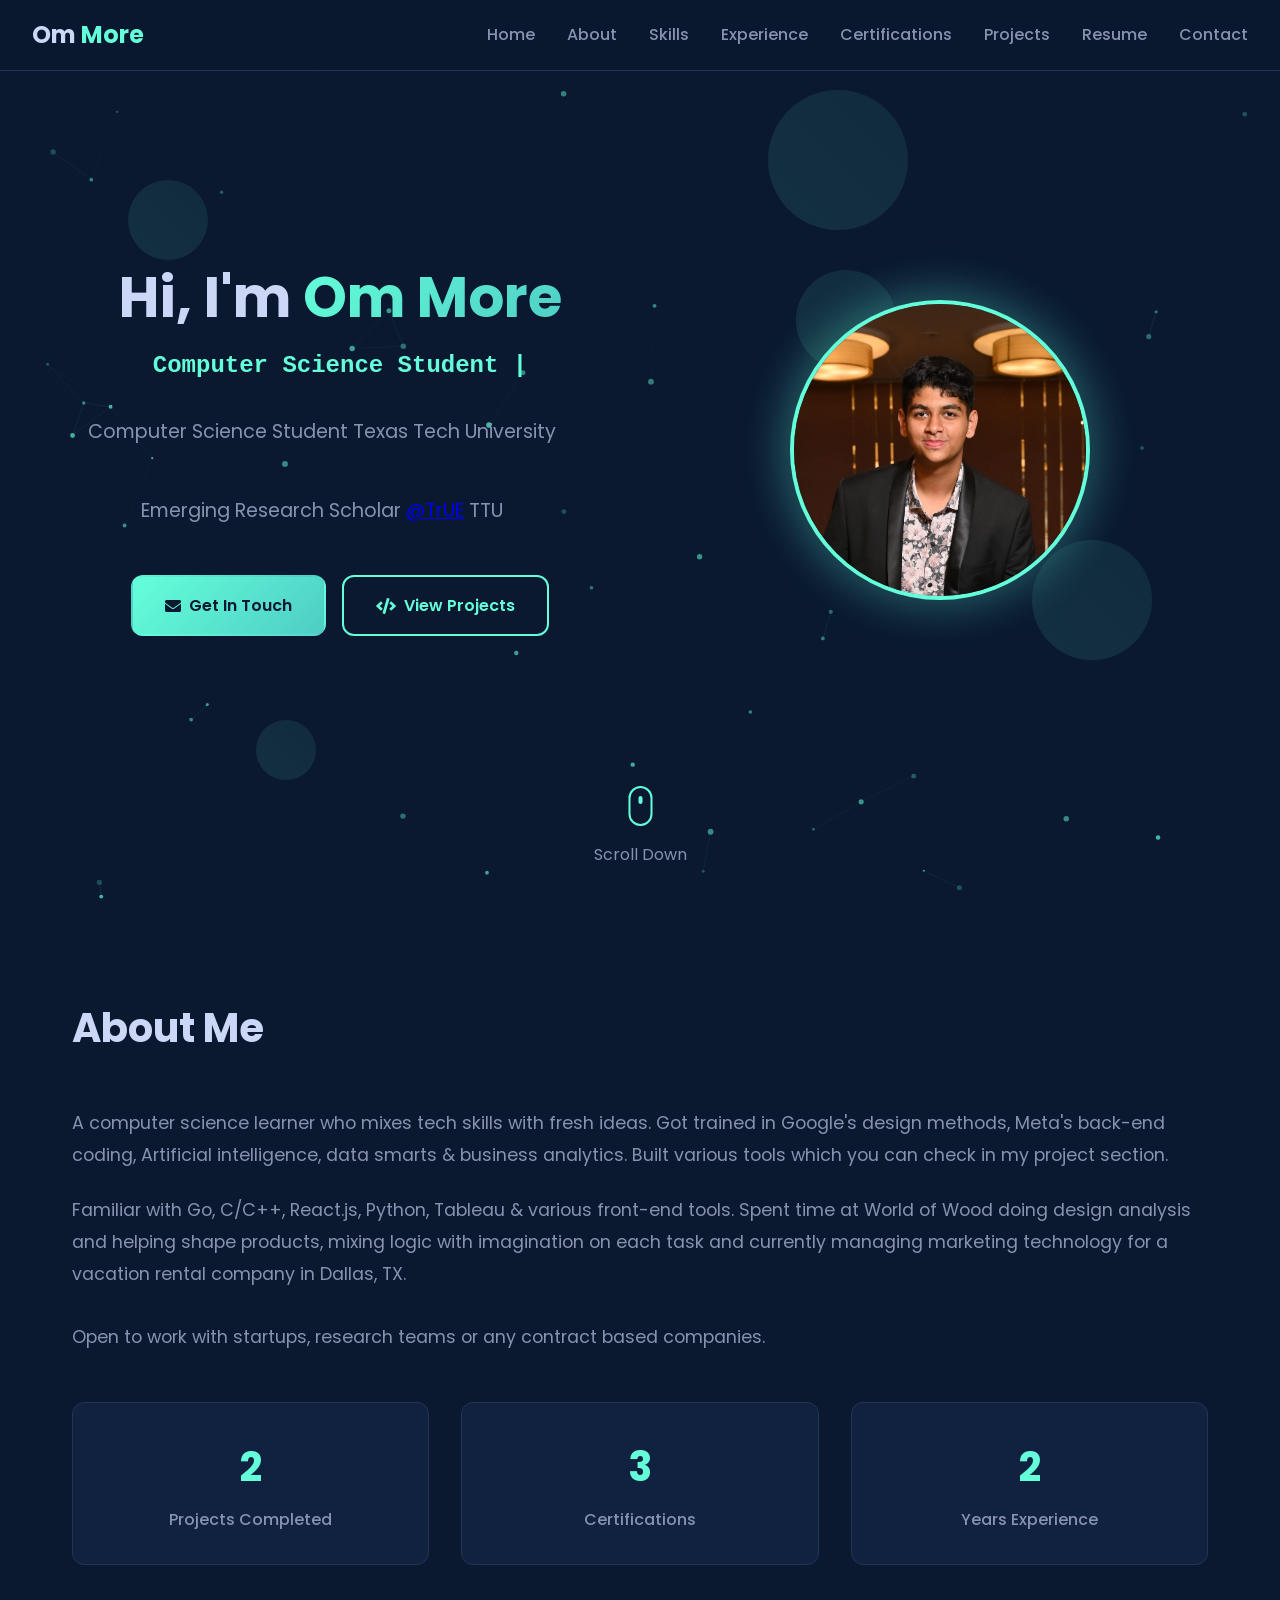
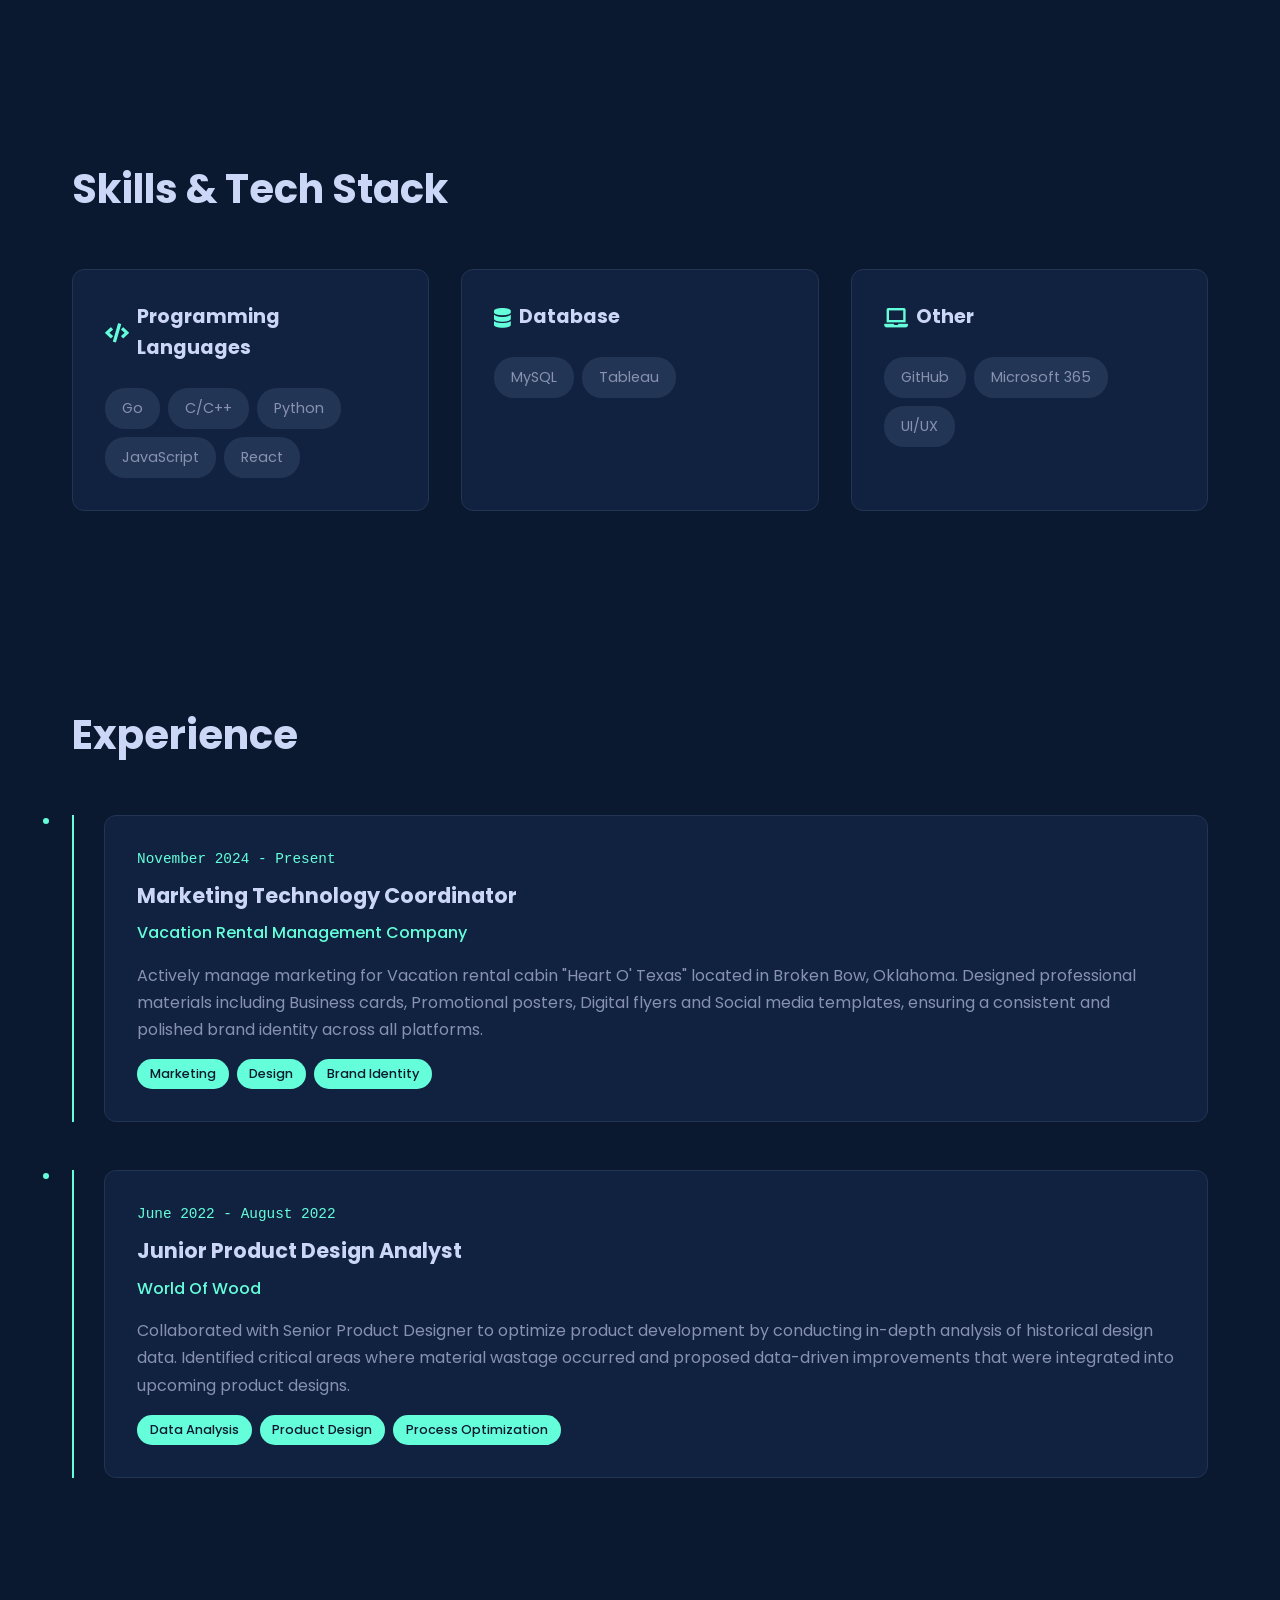
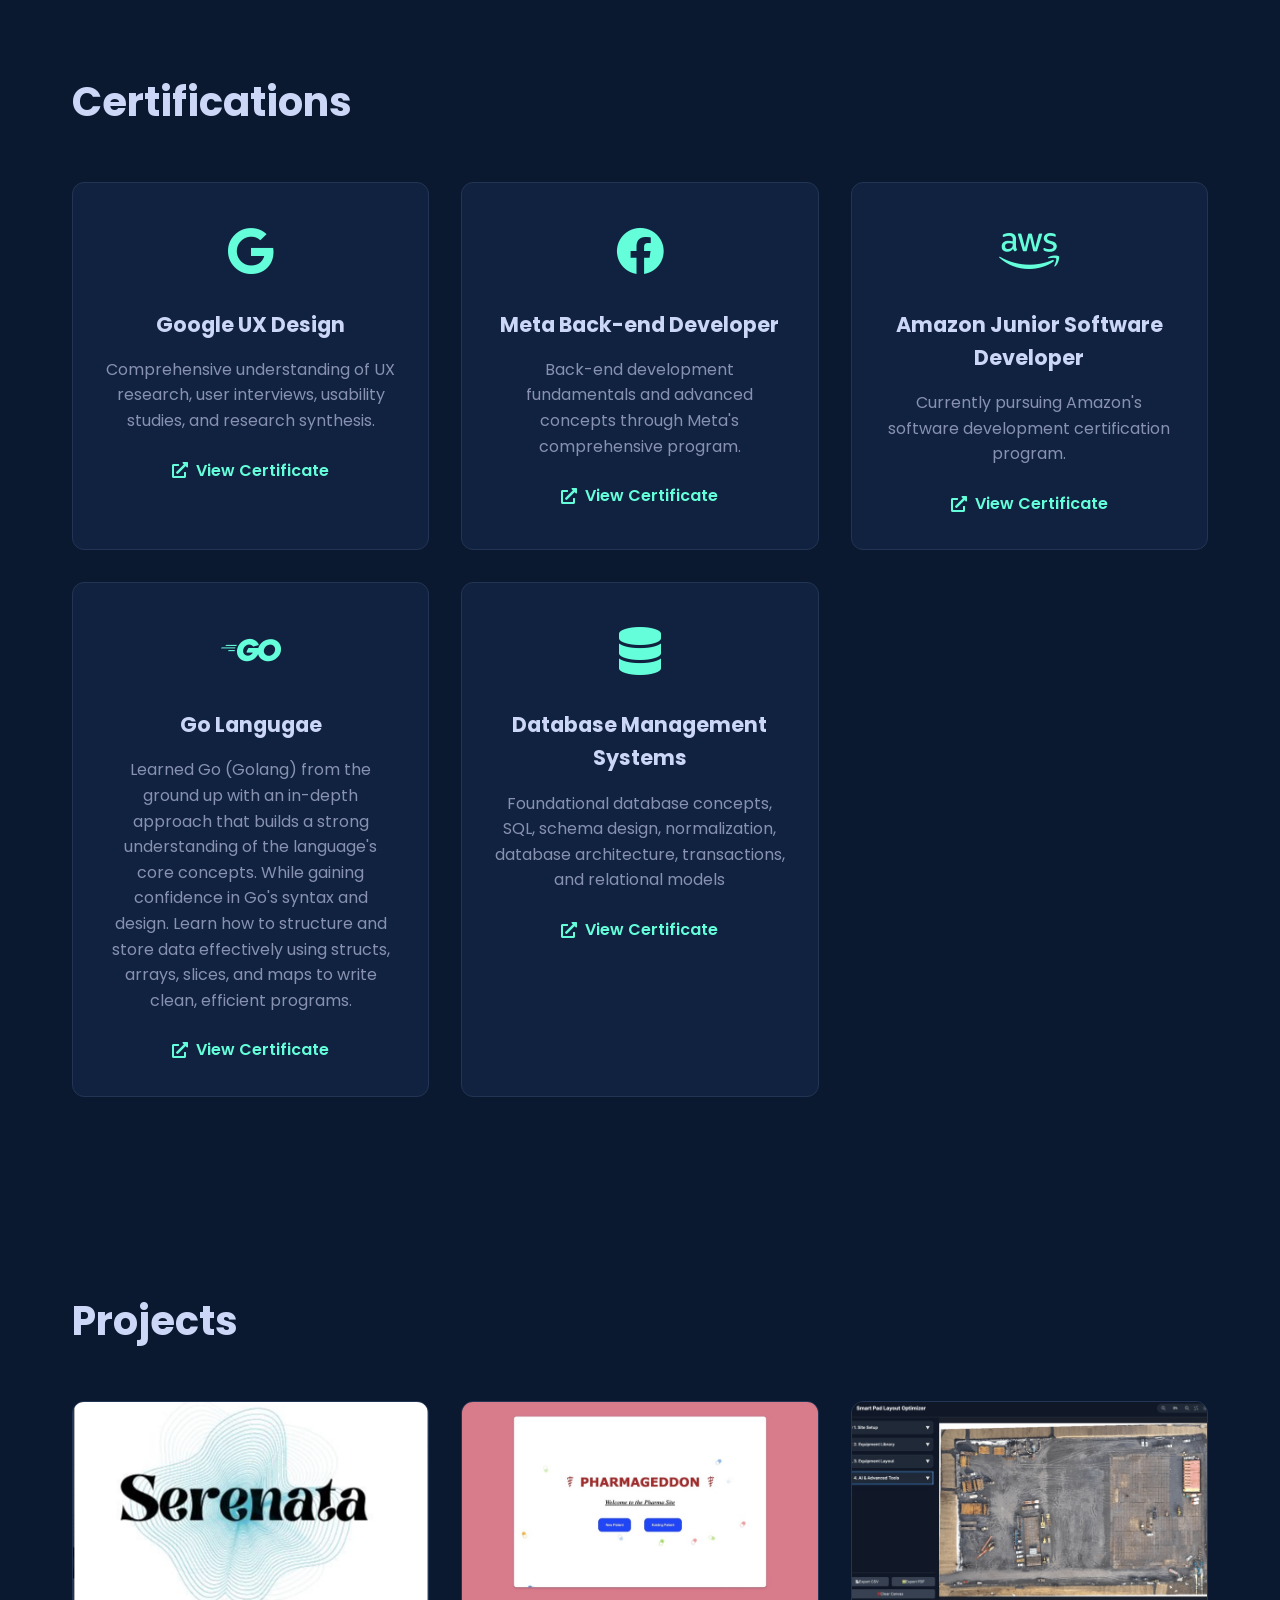
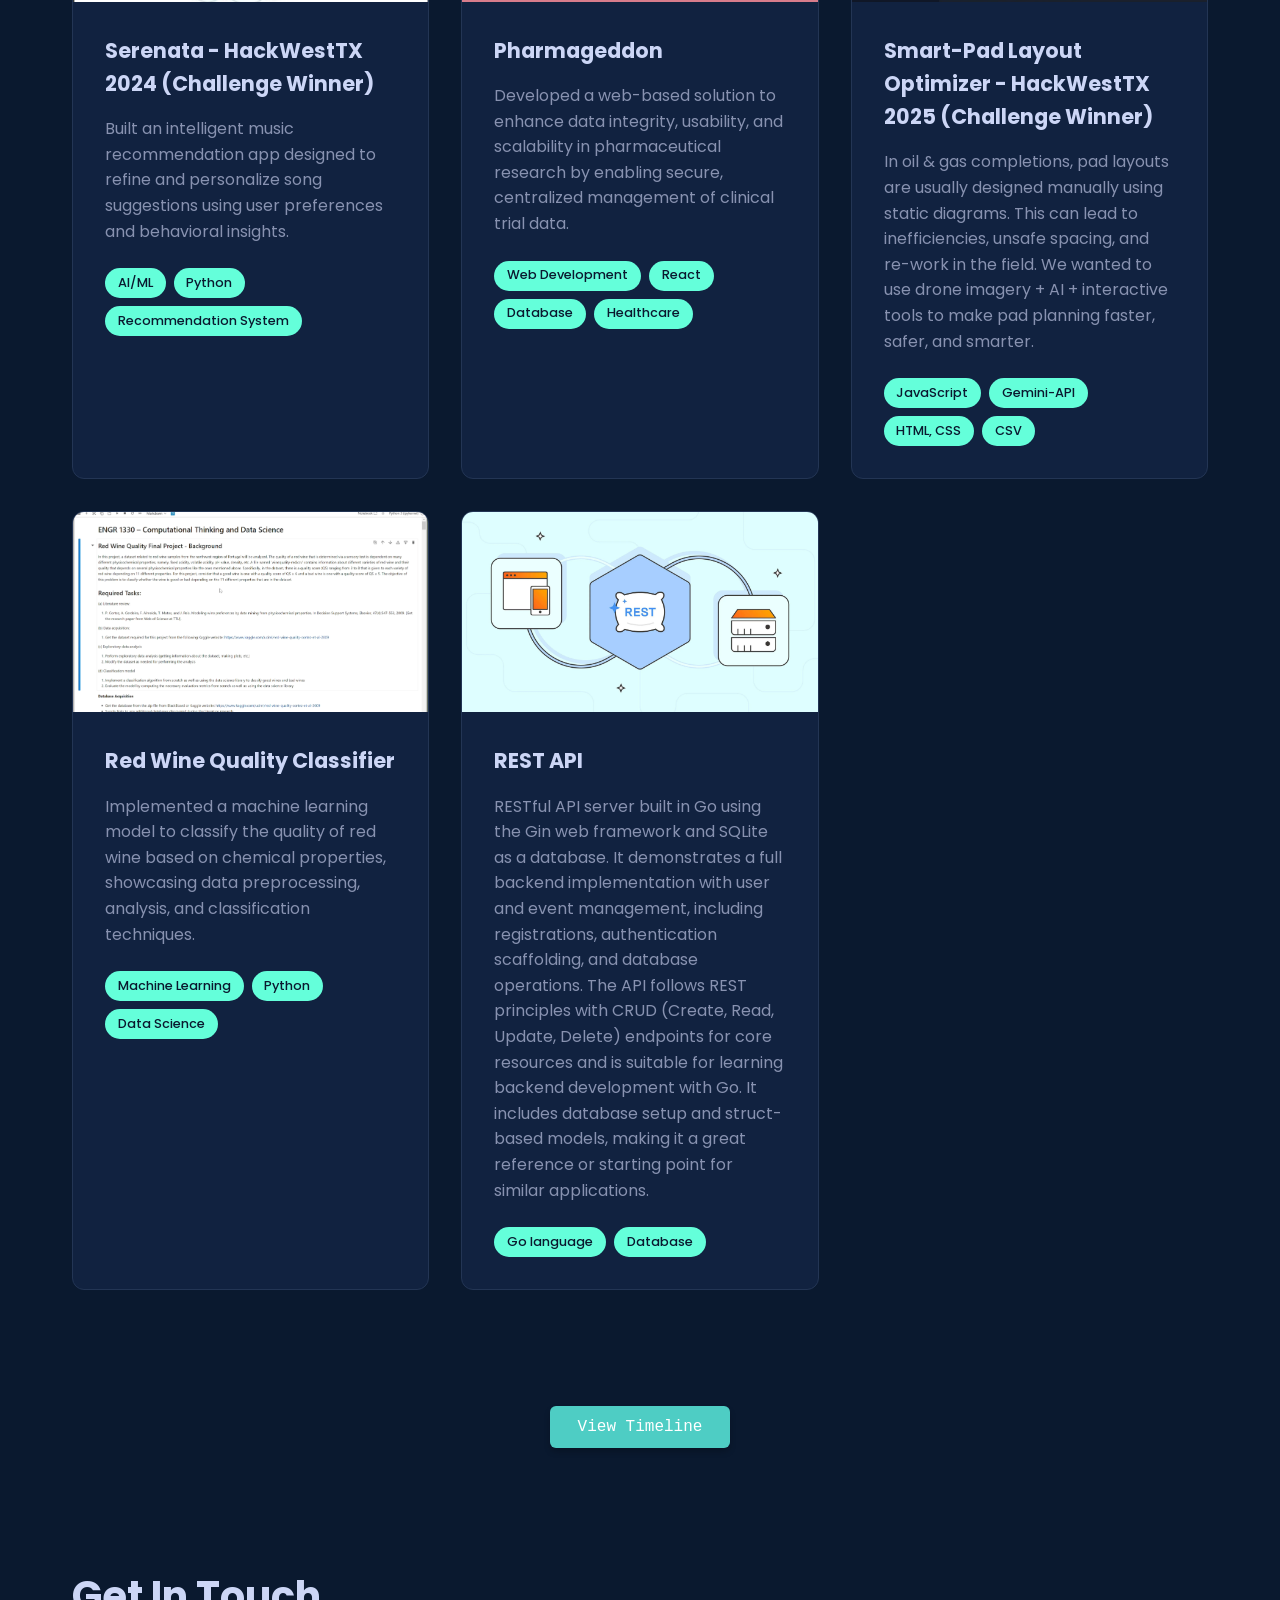
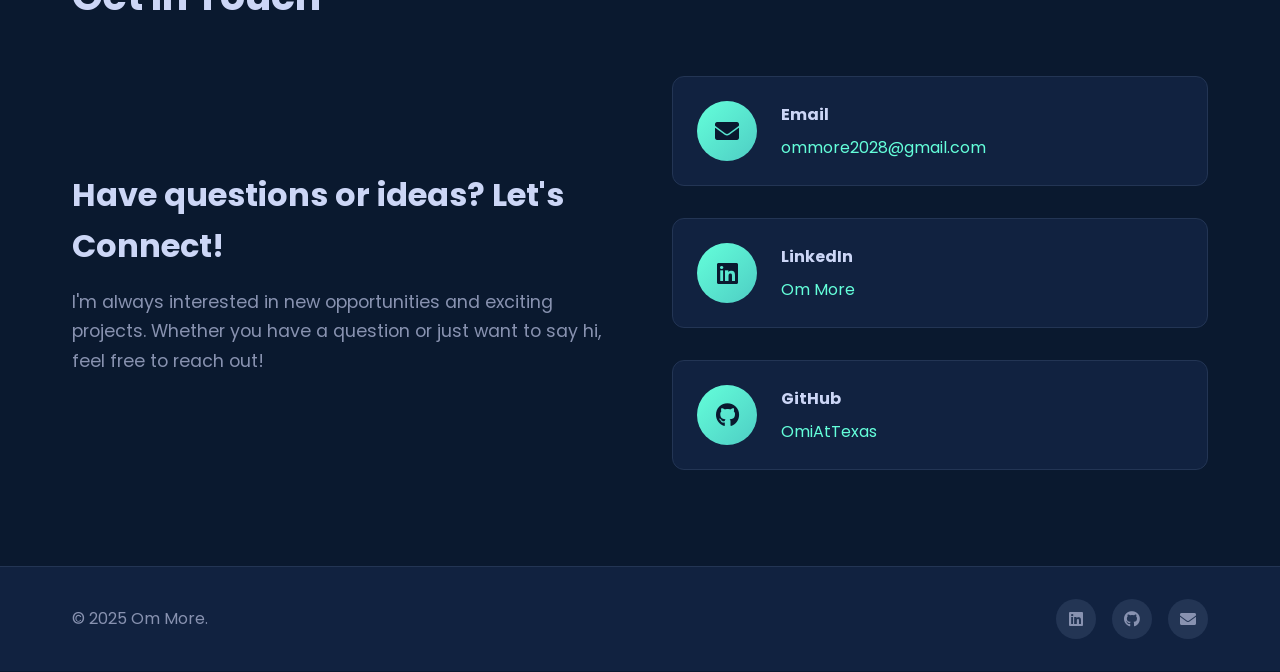
==== index.html @ dd652137 "daily check in update and spelling correction in about section." ====
<!DOCTYPE html>
<html lang="en">

<head>
  <meta charset="UTF-8" />
  <meta name="viewport" content="width=device-width, initial-scale=1.0" />
  <link rel="icon" type="image/png" href="assests/om logo.jpg">
  <title>Om More</title>
  <link rel="stylesheet" href="style.css" />
  <script defer src="script.js"></script>
  <link href="https://fonts.googleapis.com/css2?family=Poppins:wght@300;400;500;600;700&display=swap"
    rel="stylesheet" />
  <link rel="stylesheet" href="https://cdnjs.cloudflare.com/ajax/libs/font-awesome/6.0.0/css/all.min.css" />
  <link rel="stylesheet" href="https://cdnjs.cloudflare.com/ajax/libs/font-awesome/5.15.4/css/all.min.css" />
  <link rel="stylesheet" href="cdnjs.cloudflare.com">
</head>

<body>
  <!-- Animated Background -->
  <div class="animated-bg">
    <div class="floating-shapes">
      <div class="shape shape-1"></div>
      <div class="shape shape-2"></div>
      <div class="shape shape-3"></div>
      <div class="shape shape-4"></div>
      <div class="shape shape-5"></div>
    </div>
  </div>

  <!-- Progress Bar -->
  <div class="progress-bar" id="progressBar"></div>

  <header>
    <nav class="navbar">
      <div class="logo">
        <span class="logo-text">Om</span>
        <span class="logo-accent">More</span>
      </div>
      <ul class="nav-links">
        <li><a href="#home" class="nav-link">Home</a></li>
        <li><a href="#about" class="nav-link">About</a></li>
        <li><a href="#skills" class="nav-link">Skills</a></li>
        <li><a href="#experience" class="nav-link">Experience</a></li>
        <li><a href="#certifications" class="nav-link">Certifications</a></li>
        <li><a href="#projects" class="nav-link">Projects</a></li>
        <li><a href="assests/Om More_Resume.pdf" class="nav-link" target="_blank">Resume</a></li>
        <li><a href="#contact" class="nav-link">Contact</a></li>
      </ul>
      </div>
      <div class="mobile-menu-toggle" id="mobileToggle">
        <span></span>
        <span></span>
        <span></span>
      </div>
    </nav>
  </header>

  <main>
    <section id="home" class="section hero-section">
      <div class="hero-content">
        <div class="hero-text">
          <h1 class="hero-title">
            Hi, I'm <span class="highlight gradient-text">Om More</span>
          </h1>
          <h2 class="typewriter-container">
            <span class="typewriter"></span>
            <span class="cursor">|</span>
          </h2>
          <p class="hero-description">
            Computer Science Student Texas Tech University
          </p>
          <p class="hero-description">
            Emerging Research Scholar <a href="https://www.depts.ttu.edu/true/scholars/">@TrUE</a> TTU
          </p>
          <div class="hero-buttons">
            <a href="#contact" class="btn btn-primary">
              <i class="fas fa-envelope"></i>
              Get In Touch
            </a>
            <a href="#projects" class="btn btn-secondary">
              <i class="fas fa-code"></i>
              View Projects
            </a>
          </div>
        </div>
        <div class="hero-image">
          <div class="image-container">
            <img src="assests/Om.jpeg" alt="Om More" class="profile-img" />
            <div class="image-glow"></div>
          </div>
        </div>
      </div>
      <div class="scroll-indicator">
        <div class="mouse">
          <div class="wheel"></div>
        </div>
        <p>Scroll Down</p>
      </div>
    </section>

    <section id="about" class="section">
      <div class="container">
        <h2 class="section-title">
          About Me
        </h2>
        <div class="about-content">
          <div class="about-text">
            <p class="about-description">
              A computer science learner who mixes tech skills with fresh ideas. Got trained in Google's
              design methods, Meta's back-end coding, Artificial intelligence, data smarts & business analytics.
              Built various tools which you can check in my project section.
            </p>
            <p class="about-description">
              Familiar with Go, C/C++, React.js, Python, Tableau & various front-end tools.
              Spent time at World of Wood doing design analysis and helping shape products,
              mixing logic with imagination on each task and currently managing marketing technology for a vacation
              rental company in Dallas, TX. <br><br> Open to work with startups, research teams or any contract based
              companies.
            </p>
            <div class="stats-grid">
              <div class="stat-item">
                <div class="stat-number" data-target="3">0</div>
                <div class="stat-label">Projects Completed</div>
              </div>
              <div class="stat-item">
                <div class="stat-number" data-target="4">0</div>
                <div class="stat-label">Certifications</div>
              </div>
              <div class="stat-item">
                <div class="stat-number" data-target="2">0</div>
                <div class="stat-label">Years Experience</div>
              </div>
            </div>
          </div>
        </div>
      </div>
    </section>

    <!-- Skills Section -->
    <section id="skills" class="section">
      <div class="container">

        <h2 class="section-title">
          Skills & Tech Stack
        </h2>

        <div class="skills-grid">

          <div class="skill-category">
            <h3><i class="fas fa-code"></i> Programming Languages</h3>
            <div class="skill-items">
              <span class="skill-tag">Go</span>
              <span class="skill-tag">C/C++</span>
              <span class="skill-tag">Python</span>
              <span class="skill-tag">JavaScript</span>
              <span class="skill-tag">React</span>
            </div>
          </div>

          <div class="skill-category">
            <h3><i class="fas fa-database"></i>Database</h3>
            <div class="skill-items">
              <span class="skill-tag">MySQL</span>
              <span class="skill-tag">Tableau</span>
            </div>
          </div>

          <div class="skill-category">
            <h3><i class="fas fa-laptop"></i>Other</h3>
            <div class="skill-items">
              <span class="skill-tag">GitHub</span>
              <span class="skill-tag">Microsoft 365</span>
              <span class="skill-tag">UI/UX</span>
            </div>
          </div>

        </div>
      </div>
    </section>

    <section id="experience" class="section">
      <div class="container">
        <h2 class="section-title">
          Experience
        </h2>
        <div class="timeline">
          <div class="timeline-item"
            style="opacity: 100; transform: translateY(30px); transition: 0.6s cubic-bezier(0.4, 0, 0.2, 1);"></div>
          <div class="timeline-dot"></div>
          <div class="timeline-content">
            <div class="timeline-date">November 2024 - Present</div>
            <h3>Marketing Technology Coordinator</h3>
            <h4><a href="https://heartotexasbrokenbow.com/" target="_blank">Vacation Rental Management Company</a></h4>
            <p>Actively manage marketing for Vacation rental cabin "Heart O' Texas" located in Broken Bow, Oklahoma.
              Designed professional materials including Business cards, Promotional posters, Digital flyers and
              Social media templates, ensuring a consistent and polished brand identity across all platforms.</p>
            <div class="tech-tags">
              <span class="tech-tag">Marketing</span>
              <span class="tech-tag">Design</span>
              <span class="tech-tag">Brand Identity</span>
            </div>
          </div>
        </div>
        <div class="timeline">
          <div class="timeline-item"
            style="opacity: 100; transform: translateY(30px); transition: 0.6s cubic-bezier(0.4, 0, 0.2, 1);"></div>
          <div class="timeline-dot"></div>
          <div class="timeline-content">
            <div class="timeline-date">June 2022 - August 2022</div>
            <h3>Junior Product Design Analyst</h3>
            <h4><a
                href="https://www.indiamart.com/worldofwood/profile.html?srsltid=AfmBOopnebBLUTpIlwI8BqcqRgtojyF7Tj62nXkk5JkESe2FpNoEe4DJ"
                target="_blank">World Of Wood</a></h4>
            <p>Collaborated with Senior Product Designer to optimize product development by conducting in-depth
              analysis of historical design data. Identified critical areas where material wastage occurred and
              proposed data-driven improvements that were integrated into upcoming product designs.</p>
            <div class="tech-tags">
              <span class="tech-tag">Data Analysis</span>
              <span class="tech-tag">Product Design</span>
              <span class="tech-tag">Process Optimization</span>
            </div>
          </div>
        </div>
      </div>
      </div>
    </section>

    <!-- Certifications Section -->

    <section id="certifications" class="section">
      <div class="container">
        <h2 class="section-title">
          Certifications
        </h2>
        <div class="cert-grid">
          <div class="cert-card">
            <div class="cert-icon">
              <i class="fab fa-google"></i>
            </div>
            <h3>Google UX Design</h3>
            <p>Comprehensive understanding of UX research, user interviews, usability studies, and research synthesis.
            </p>
            <a href="https://www.coursera.org/account/accomplishments/professional-cert/533HFCEUGNE2" target="_blank"
              class="cert-link">
              <i class="fas fa-external-link-alt"></i>
              View Certificate
            </a>
          </div>
          <div class="cert-card">
            <div class="cert-icon">
              <i class="fa-brands fa-facebook"></i>
            </div>
            <h3>Meta Back-end Developer</h3>
            <p>Back-end development fundamentals and advanced concepts through Meta's comprehensive program.</p>
            <a href="" target="_blank" class="cert-link">
              <i class="fas fa-external-link-alt"></i>
              View Certificate
            </a>
          </div>

          <div class="cert-card">
            <div class="cert-icon">
              <i class="fab fa-aws"></i>
            </div>
            <h3>Amazon Junior Software Developer</h3>
            <p>Currently pursuing Amazon's software development certification program.</p>
            <a href="" target="_blank" class="cert-link">
              <i class="fas fa-external-link-alt"></i>
              View Certificate
            </a>
          </div>

          <div class="cert-card">
            <div class="cert-icon">
              <i class="fab fa-golang"></i>
            </div>
            <h3>Go Langugae</h3>
            <p>Learned Go (Golang) from the ground up with an in-depth approach that builds a strong understanding of
              the language's core concepts. While gaining confidence in Go's
              syntax and design. Learn how to structure and store data effectively using
              structs, arrays, slices, and maps to write clean, efficient programs.
            </p>
            <a href="https://udemy-certificate.s3.amazonaws.com/pdf/UC-09af213a-1693-4903-85b9-2074c1d63d08.pdf"
              target="_blank" class="cert-link">
              <i class="fas fa-external-link-alt"></i>
              View Certificate
            </a>
          </div>

          <div class="cert-card">
            <div class="cert-icon">
              <i class="fa fa-database"></i>
            </div>
            <h3>Database Management Systems</h3>
            <p>Foundational database concepts, SQL, schema design, normalization, database architecture, transactions,
              and relational models</p>
            <a href="https://moonshot.scaler.com/s/sl/y-vBWKsdH-?_gl=1*14mxlew*_gcl_au*MTg1NzExMjgzLjE3NjYxNTYxNTA.*FPAU*Nzg3NDg4MzQxLjE3NjYxNTYxNTE.*_ga*MTcxMDc1NDA4NC4xNzY2MTU2MTUw*_ga_53S71ZZG1X*czE3Njc5OTE2NDIkbzI0JGcxJHQxNzY3OTkxNjg3JGoxNSRsMCRoMzAyMzk3MDA3"
              target="_blank" class="cert-link">
              <i class="fas fa-external-link-alt"></i>
              View Certificate
            </a>
          </div>

          <!-- Can add more certifications here -->

        </div>
      </div>
      </div>
    </section>

    <!-- Projects -->

    <section id="projects" class="section">
      <div class="container">
        <h2 class="section-title">
          Projects
        </h2>

        <div class="projects-grid">
          <div class="project-card">
            <div class="project-image">
              <img src="assests/serenata logo.png" alt="Serenata Project" class="project-img">
              <div class="project-overlay">
                <div class="project-links">
                  <a href="https://devpost.com/software/serenata" target="_blank" class="project-link">
                    <i class="fas fa-external-link-alt"></i>
                  </a>
                </div>
              </div>
            </div>
            <div class="project-content">
              <h3>Serenata - HackWestTX 2024 (Challenge Winner)</h3>
              <p>Built an intelligent music recommendation app designed to refine and personalize song suggestions
                using user preferences and behavioral insights.</p>
              <div class="project-tech">
                <span class="tech-tag">AI/ML</span>
                <span class="tech-tag">Python</span>
                <span class="tech-tag">Recommendation System</span>
              </div>
            </div>
          </div>

          <div class="project-card">
            <div class="project-image">
              <img src="assests/pharmageddon.jpg" alt="Pharmageddon Project" class="project-img">
              <div class="project-overlay">
                <div class="project-links">
                  <a href="https://devpost.com/software/pharmageddon" target="_blank" class="project-link">
                    <i class="fas fa-external-link-alt"></i>
                  </a>
                </div>
              </div>
            </div>
            <div class="project-content">
              <h3>Pharmageddon</h3>
              <p>Developed a web-based solution to enhance data integrity, usability, and scalability in
                pharmaceutical research by enabling secure, centralized management of clinical trial data.</p>
              <div class="project-tech">
                <span class="tech-tag">Web Development</span>
                <span class="tech-tag">React</span>
                <span class="tech-tag">Database</span>
                <span class="tech-tag">Healthcare</span>
              </div>
            </div>
          </div>

          <div class="project-card">
            <div class="project-image">
              <img src="assests/smartpad.jpg" alt="Smart-Pad" class="project-img">
              <div class="project-overlay">
                <div class="project-links">
                  <a href="https://devpost.com/software/smart-pad-layout-optimizer" target="_blank"
                    class="project-link">
                    <i class="fas fa-external-link-alt"></i>
                  </a>
                </div>
              </div>
            </div>
            <div class="project-content">
              <h3>Smart-Pad Layout Optimizer - HackWestTX 2025 (Challenge Winner)</h3>
              <p>In oil & gas completions, pad layouts are usually designed manually using static diagrams.
                This can lead to inefficiencies, unsafe spacing, and re-work in the field.
                We wanted to use drone imagery + AI + interactive tools to make pad planning faster, safer, and smarter.
              </p>
              <div class="project-tech">
                <span class="tech-tag">JavaScript</span>
                <span class="tech-tag">Gemini-API</span>
                <span class="tech-tag">HTML, CSS</span>
                <span class="tech-tag">CSV</span>
              </div>
            </div>
          </div>

          <div class="project-card">
            <div class="project-image">
              <img src="assests/redwine classifier.png" alt="redwine Project" class="project-img">
              <div class="project-overlay">
                <div class="project-links">
                  <a href="https://youtu.be/tsTCNvwddmc?si=Ck7muSe67AinamA5" target="_blank" class="project-link">
                    <i class="fas fa-external-link-alt"></i>
                  </a>
                </div>
              </div>
            </div>
            <div class="project-content">
              <h3>Red Wine Quality Classifier</h3>
              <p>Implemented a machine learning model to classify the quality of red wine based on chemical
                properties, showcasing data preprocessing, analysis, and classification techniques.</p>
              <div class="project-tech">
                <span class="tech-tag">Machine Learning</span>
                <span class="tech-tag">Python</span>
                <span class="tech-tag">Data Science</span>
              </div>
            </div>
          </div>

          <div class="project-card">
            <div class="project-image">
              <img src="assests/restapi.jpg" alt="Rest API" class="project-img">
              <div class="project-overlay">
                <div class="project-links">
                  <div class="project-links">
                    <a href="https://github.com/OmiAtTexas/REST-API-Project" target="_blank" class="project-link">
                      <i class="fas fa-external-link-alt"></i>
                    </a>
                  </div>
                </div>
              </div>
            </div>

            <div class="project-content">
              <h3>REST API</h3>
              <p>RESTful API server built in Go using the Gin web framework and SQLite as a database. It demonstrates a
                full backend implementation with user and
                event management, including registrations, authentication scaffolding, and database operations.
                The API follows REST principles with CRUD (Create, Read, Update, Delete) endpoints for core resources
                and is suitable for learning backend development
                with Go. It includes database setup and struct-based models, making it a great reference or starting
                point for similar applications.</p>
              <div class="project-tech">
                <span class="tech-tag">Go language</span>
                <span class="tech-tag">Database</span>
              </div>
            </div>
          </div>
        </div>
      </div>
    </section>

    <div>
      <button id="timeline-btn" onclick="window.location.href='timeline.html'">View Timeline</button>
    </div>

    <section id="contact" class="section">
      <div class="container">
        <h2 class="section-title">
          Get In Touch
        </h2>
        <div class="contact-content">
          <div class="contact-text">
            <h3>Have questions or ideas? Let's Connect!</h3>
            <p>I'm always interested in new opportunities and exciting projects.
              Whether you have a question or just want to say hi, feel free to reach out!</p>
          </div>
          <div class="contact-info">
            <div class="contact-item">
              <div class="contact-icon">
                <i class="fas fa-envelope"></i>
              </div>
              <div class="contact-details">
                <h4>Email</h4>
                <a href="mailto:ommore2028@gmail.com">ommore2028@gmail.com</a>
              </div>
            </div>
            <div class="contact-item">
              <div class="contact-icon">
                <i class="fab fa-linkedin"></i>
              </div>
              <div class="contact-details">
                <h4>LinkedIn</h4>
                <a href="https://www.linkedin.com/in/moreom/" target="_blank">Om More</a>
              </div>
            </div>
            <div class="contact-item">
              <div class="contact-icon">
                <i class="fab fa-github"></i>
              </div>
              <div class="contact-details">
                <h4>GitHub</h4>
                <a href="https://github.com/OmiAtTexas" target="_blank">OmiAtTexas</a>
              </div>
            </div>
          </div>
        </div>
      </div>
    </section>
  </main>

  <footer>
    <div class="container">
      <div class="footer-content">
        <p>&copy; 2025 Om More.</p>
        <div class="social-links">
          <a href="https://www.linkedin.com/in/moreom/" target="_blank"><i class="fab fa-linkedin"></i></a>
          <a href="https://github.com/OmiAtTexas" target="_blank"><i class="fab fa-github"></i></a>
          <a href="mailto:opm281706@gmail.com"><i class="fas fa-envelope"></i></a>
        </div>
      </div>
    </div>
  </footer>

  <!-- Back to top button -->
  <button class="back-to-top" id="backToTop">
    <i class="fas fa-arrow-up"></i>
  </button>

  <script>
    // Debug script - add before closing </body> tag
    document.addEventListener('DOMContentLoaded', function () {
      console.log('Skills section:', document.getElementById('skills'));
      console.log('Skills grid:', document.querySelector('.skills-grid'));
      console.log('Skill categories:', document.querySelectorAll('.skill-category'));

      // Force show skills
      const skillsSection = document.getElementById('skills');
      if (skillsSection) {
        skillsSection.style.display = 'block';
        skillsSection.style.opacity = '1';
        skillsSection.style.visibility = 'visible';
        console.log('Skills section made visible');
      } else {
        console.log('Skills section not found!');
      }
    });
  </script>
</body>

</html>
---- style.css ----
:root {
  --primary-color: #64ffda;
  --secondary-color: #ff6b6b;
  --accent-color: #4ecdc4;
  --bg-color: #0a192f;
  --light-bg: #112240;
  --lighter-bg: #233554;
  --text-color: #8892b0;
  --light-text: #ccd6f6;
  --white: #e6f1ff;
  --shadow: rgba(2, 12, 27, 0.7);
  --gradient: linear-gradient(135deg, var(--primary-color), var(--accent-color));
  --border-radius: 12px;
  --transition: all 0.3s cubic-bezier(0.4, 0, 0.2, 1);
  --font-mono: 'SF Mono', 'Monaco', 'Inconsolata', 'Roboto Mono', monospace;
}

[data-theme="light"] {
  --bg-color: #ffffff;
  --light-bg: #f8f9fa;
  --lighter-bg: #e9ecef;
  --text-color: #495057;
  --light-text: #212529;
  --white: #000000;
  --shadow: rgba(0, 0, 0, 0.1);
}

* {
  margin: 0;
  padding: 0;
  box-sizing: border-box;
}

html {
  scroll-behavior: smooth;
  overflow-x: hidden;
}

body {
  font-family: 'Poppins', sans-serif;
  background-color: var(--bg-color);
  color: var(--text-color);
  line-height: 1.6;
  overflow-x: hidden;
  transition: var(--transition);
}

/* Animated Background */
.animated-bg {
  position: fixed;
  top: 0;
  left: 0;
  width: 100%;
  height: 100%;
  z-index: -1;
  background: var(--bg-color);
}

.floating-shapes {
  position: absolute;
  width: 100%;
  height: 100%;
}

.shape {
  position: absolute;
  border-radius: 50%;
  background: linear-gradient(45deg, var(--primary-color), var(--accent-color));
  opacity: 0.1;
  animation: float 20s infinite linear;
}

.shape-1 {
  width: 80px;
  height: 80px;
  top: 20%;
  left: 10%;
  animation-delay: 0s;
}

.shape-2 {
  width: 120px;
  height: 120px;
  top: 60%;
  right: 10%;
  animation-delay: -5s;
}

.shape-3 {
  width: 60px;
  height: 60px;
  top: 80%;
  left: 20%;
  animation-delay: -10s;
}

.shape-4 {
  width: 100px;
  height: 100px;
  top: 30%;
  right: 30%;
  animation-delay: -15s;
}

.shape-5 {
  width: 140px;
  height: 140px;
  top: 10%;
  left: 60%;
  animation-delay: -7s;
}

@keyframes float {

  0%,
  100% {
    transform: translateY(0px) rotate(0deg);
  }

  25% {
    transform: translateY(-20px) rotate(90deg);
  }

  50% {
    transform: translateY(-40px) rotate(180deg);
  }

  75% {
    transform: translateY(-20px) rotate(270deg);
  }
}

/* Progress Bar */
.progress-bar {
  position: fixed;
  top: 0;
  left: 0;
  width: 0%;
  height: 4px;
  background: var(--gradient);
  z-index: 1000;
  transition: width 0.3s ease;
}

/* Navigation */
.navbar {
  position: fixed;
  top: 0;
  width: 100%;
  display: flex;
  justify-content: space-between;
  align-items: center;
  padding: 1rem 2rem;
  background: rgba(10, 25, 47, 0.95);
  backdrop-filter: blur(10px);
  border-bottom: 1px solid var(--lighter-bg);
  z-index: 999;
  transition: var(--transition);
}

.logo {
  font-size: 1.5rem;
  font-weight: 700;
}

.logo-text {
  color: var(--light-text);
}

.logo-accent {
  color: var(--primary-color);
}

.nav-links {
  display: flex;
  list-style: none;
  gap: 2rem;
  align-items: center;
}

.nav-link {
  color: var(--text-color);
  text-decoration: none;
  font-weight: 500;
  position: relative;
  transition: var(--transition);
  padding: 0.5rem 0;
}

.nav-link:hover {
  color: var(--primary-color);
}

.nav-link::after {
  content: '';
  position: absolute;
  bottom: 0;
  left: 0;
  width: 0;
  height: 2px;
  background: var(--primary-color);
  transition: width 0.3s ease;
}

.nav-link:hover::after {
  width: 100%;
}


.mobile-menu-toggle {
  display: none;
  flex-direction: column;
  cursor: pointer;
  gap: 4px;
}

.mobile-menu-toggle span {
  width: 25px;
  height: 3px;
  background: var(--primary-color);
  transition: var(--transition);
}

/* Container */
.container {
  max-width: 1200px;
  margin: 0 auto;
  padding: 0 2rem;
}

/* Sections */
.section {
  padding: 6rem 0;
  opacity: 100;
  transform: translateY(50px);
  transition: all 0.8s cubic-bezier(0.4, 0, 0.2, 1);
}

.section.visible {
  opacity: 100;
  transform: translateY(0);
}

.section-title {
  font-size: 2.5rem;
  font-weight: 700;
  color: var(--light-text);
  margin-bottom: 3rem;
  display: flex;
  align-items: center;
  gap: 1rem;
}

.title-number {
  font-family: var(--font-mono);
  font-size: 1.5rem;
  color: var(--primary-color);
  font-weight: 400;
}

/* Hero Section */
.hero-section {
  min-height: 100vh;
  display: flex;
  flex-direction: column;
  justify-content: center;
  align-items: center;
  text-align: center;
  padding-top: 0;
}

.hero-content {
  display: grid;
  grid-template-columns: 1fr 1fr;
  gap: 4rem;
  align-items: center;
  width: 100%;
  max-width: 1200px;
  margin: 0 auto;
  padding: 0 2rem;
}

.hero-title {
  font-size: 3.5rem;
  font-weight: 700;
  color: var(--light-text);
  margin-bottom: 1rem;
  line-height: 1.2;
}

.gradient-text {
  background: var(--gradient);
  -webkit-background-clip: text;
  -webkit-text-fill-color: transparent;
  background-clip: text;
}

.typewriter-container {
  font-size: 1.5rem;
  color: var(--primary-color);
  margin-bottom: 2rem;
  min-height: 2rem;
  font-family: var(--font-mono);
}

.cursor {
  animation: blink 1s infinite;
}

@keyframes blink {

  0%,
  50% {
    opacity: 1;
  }

  51%,
  100% {
    opacity: 0;
  }
}

.hero-description {
  font-size: 1.2rem;
  color: var(--text-color);
  margin-bottom: 3rem;
  max-width: 500px;
}

.hero-buttons {
  display: flex;
  gap: 1rem;
  justify-content: center;
}

.btn {
  display: inline-flex;
  align-items: center;
  gap: 0.5rem;
  padding: 1rem 2rem;
  border-radius: var(--border-radius);
  text-decoration: none;
  font-weight: 600;
  transition: var(--transition);
  border: 2px solid transparent;
  cursor: pointer;
}

.btn-primary {
  background: var(--gradient);
  color: var(--bg-color);
}

.btn-primary:hover {
  transform: translateY(-3px);
  box-shadow: 0 10px 30px rgba(100, 255, 218, 0.3);
}

.btn-secondary {
  background: transparent;
  color: var(--primary-color);
  border-color: var(--primary-color);
}

.btn-secondary:hover {
  background: var(--primary-color);
  color: var(--bg-color);
  transform: translateY(-3px);
}

.hero-image {
  display: flex;
  justify-content: center;
  align-items: center;
}

.image-container {
  position: relative;
  width: 300px;
  height: 300px;
}

.profile-img {
  width: 100%;
  height: 100%;
  border-radius: 50%;
  object-fit: cover;
  border: 4px solid var(--primary-color);
  transition: var(--transition);
  position: relative;
  z-index: 2;
}

.image-glow {
  position: absolute;
  top: -10px;
  left: -10px;
  right: -10px;
  bottom: -10px;
  background: var(--gradient);
  border-radius: 50%;
  opacity: 0.3;
  filter: blur(20px);
  animation: pulse 3s infinite;
}

@keyframes pulse {

  0%,
  100% {
    transform: scale(1);
    opacity: 0.3;
  }

  50% {
    transform: scale(1.1);
    opacity: 0.5;
  }
}

.scroll-indicator {
  position: absolute;
  bottom: 2rem;
  left: 50%;
  transform: translateX(-50%);
  display: flex;
  flex-direction: column;
  align-items: center;
  gap: 1rem;
  color: var(--text-color);
  animation: bounce 2s infinite;
}

.mouse {
  width: 24px;
  height: 40px;
  border: 2px solid var(--primary-color);
  border-radius: 12px;
  position: relative;
}

.wheel {
  width: 4px;
  height: 8px;
  background: var(--primary-color);
  border-radius: 2px;
  position: absolute;
  top: 8px;
  left: 50%;
  transform: translateX(-50%);
  animation: scroll 2s infinite;
}

@keyframes scroll {
  0% {
    top: 8px;
    opacity: 1;
  }

  100% {
    top: 24px;
    opacity: 0;
  }
}

@keyframes bounce {

  0%,
  20%,
  50%,
  80%,
  100% {
    transform: translateX(-50%) translateY(0);
  }

  40% {
    transform: translateX(-50%) translateY(-10px);
  }

  60% {
    transform: translateX(-50%) translateY(-5px);
  }
}

/* About Section */
.about-content {
  display: grid;
  gap: 3rem;
}

.about-description {
  font-size: 1.1rem;
  line-height: 1.8;
  margin-bottom: 1.5rem;
  color: var(--text-color);
}

.stats-grid {
  display: grid;
  grid-template-columns: repeat(auto-fit, minmax(150px, 1fr));
  gap: 2rem;
  margin-top: 3rem;
}

.stat-item {
  text-align: center;
  padding: 2rem;
  background: var(--light-bg);
  border-radius: var(--border-radius);
  border: 1px solid var(--lighter-bg);
  transition: var(--transition);
}

.stat-item:hover {
  transform: translateY(-5px);
  border-color: var(--primary-color);
}

.stat-number {
  font-size: 2.5rem;
  font-weight: 700;
  color: var(--primary-color);
  margin-bottom: 0.5rem;
}

.stat-label {
  color: var(--text-color);
  font-weight: 500;
}

/* Skills Section */

#skills {
  display: block;
  visibility: visible;
  opacity: 1;
}


.skills-grid {
  display: grid;
  grid-template-columns: repeat(auto-fit, minmax(280px, 1fr));
  gap: 2rem;
}

.skill-category {
  background: var(--light-bg);
  padding: 2rem;
  border-radius: var(--border-radius);
  border: 1px solid var(--lighter-bg);
  transition: var(--transition);
}

.skill-category:hover {
  transform: translateY(-5px);
  border-color: var(--primary-color);
  box-shadow: 100 10px 30px var(--shadow);
}

.skill-category h3 {
  color: var(--light-text);
  margin-bottom: 1.5rem;
  display: flex;
  align-items: center;
  gap: 0.5rem;
  font-size: 1.2rem;
}

.skill-category i {
  color: var(--primary-color);
}

.skill-items {
  display: flex;
  flex-wrap: wrap;
  gap: 0.5rem;
}

.skill-tag {
  background: var(--lighter-bg);
  color: var(--text-color);
  padding: 0.5rem 1rem;
  border-radius: 20px;
  font-size: 0.9rem;
  border: 1px solid transparent;
  transition: var(--transition);
}

.skill-tag:hover {
  background: var(--primary-color);
  color: var(--bg-color);
  transform: scale(1.05);
}

/* Timeline */
.timeline {
  position: relative;
  padding-left: 2rem;
}

.timeline::before {
  content: '';
  position: absolute;
  left: 0;
  top: 0;
  bottom: 0;
  width: 2px;
  background: var(--primary-color);
}

.timeline-item {
  position: relative;
  margin-bottom: 3rem;
  padding-left: 2rem;
}

.timeline-dot {
  position: absolute;
  left: -2rem;
  top: 0;
  width: 12px;
  height: 12px;
  background: var(--primary-color);
  border-radius: 50%;
  border: 3px solid var(--bg-color);
}

.timeline-content {
  background: var(--light-bg);
  padding: 2rem;
  border-radius: var(--border-radius);
  border: 1px solid var(--lighter-bg);
  transition: var(--transition);
}

.timeline-content:hover {
  transform: translateX(10px);
  border-color: var(--primary-color);
}

.timeline-date {
  color: var(--primary-color);
  font-family: var(--font-mono);
  font-size: 0.9rem;
  margin-bottom: 0.5rem;
}

.timeline-content h3 {
  color: var(--light-text);
  margin-bottom: 0.5rem;
  font-size: 1.3rem;
}

.timeline-content h4 {
  color: var(--text-color);
  margin-bottom: 1rem;
  font-weight: 500;
}

.timeline-content h4 a {
  color: var(--primary-color);
  text-decoration: none;
}

.timeline-content p {
  line-height: 1.7;
  margin-bottom: 1rem;
}

.tech-tags {
  display: flex;
  flex-wrap: wrap;
  gap: 0.5rem;
}

.tech-tag {
  background: var(--primary-color);
  color: var(--bg-color);
  padding: 0.3rem 0.8rem;
  border-radius: 15px;
  font-size: 0.8rem;
  font-weight: 500;
}

/* Certifications */
.cert-grid {
  display: grid;
  grid-template-columns: repeat(auto-fit, minmax(300px, 1fr));
  gap: 2rem;
}

.cert-card {
  background: var(--light-bg);
  padding: 2rem;
  border-radius: var(--border-radius);
  border: 1px solid var(--lighter-bg);
  text-align: center;
  transition: var(--transition);
  position: relative;
  overflow: hidden;
}

.cert-card::before {
  content: '';
  position: absolute;
  top: 0;
  left: -100%;
  width: 100%;
  height: 100%;
  background: linear-gradient(90deg, transparent, rgba(100, 255, 218, 0.1), transparent);
  transition: left 0.5s ease;
}

.cert-card:hover::before {
  left: 100%;
}

.cert-card:hover {
  transform: translateY(-10px);
  border-color: var(--primary-color);
  box-shadow: 0 20px 40px var(--shadow);
}

.cert-icon {
  font-size: 3rem;
  color: var(--primary-color);
  margin-bottom: 1rem;
}

.cert-card h3 {
  color: var(--light-text);
  margin-bottom: 1rem;
  font-size: 1.3rem;
}

.cert-card p {
  line-height: 1.6;
  margin-bottom: 1.5rem;
}

.cert-link {
  display: inline-flex;
  align-items: center;
  gap: 0.5rem;
  color: var(--primary-color);
  text-decoration: none;
  font-weight: 600;
  transition: var(--transition);
}

.cert-link:hover {
  transform: translateX(5px);
}

.cert-status {
  background: var(--primary-color);
  color: var(--bg-color);
  padding: 0.5rem 1rem;
  border-radius: 20px;
  font-size: 0.9rem;
  font-weight: 600;
  display: inline-block;
}

.cert-status.ongoing {
  background: var(--secondary-color);
}

/* Projects */
.projects-grid {
  display: grid;
  grid-template-columns: repeat(auto-fit, minmax(350px, 1fr));
  gap: 2rem;
}

.project-card {
  background: var(--light-bg);
  border-radius: var(--border-radius);
  overflow: hidden;
  border: 1px solid var(--lighter-bg);
  transition: var(--transition);
  position: relative;
}

.project-card:hover {
  transform: translateY(-10px);
  box-shadow: 0 20px 40px var(--shadow);
  border-color: var(--primary-color);
}

.project-image {
  height: 200px;
  background: var(--gradient);
  position: relative;
  overflow: hidden;
}

.project-overlay {
  position: absolute;
  top: 0;
  left: 0;
  right: 0;
  bottom: 0;
  background: rgba(10, 25, 47, 0.8);
  display: flex;
  align-items: center;
  justify-content: center;
  opacity: 100;
  transition: var(--transition);
}

.project-card:hover .project-overlay {
  opacity: 100;
}

.project-links {
  display: flex;
  gap: 1rem;
}

.project-link {
  width: 50px;
  height: 50px;
  background: var(--primary-color);
  color: var(--bg-color);
  border-radius: 50%;
  display: flex;
  align-items: center;
  justify-content: center;
  text-decoration: none;
  transition: var(--transition);
}

.project-link:hover {
  transform: scale(1.1);
  background: var(--light-text);
}

.project-content {
  padding: 2rem;
}

.project-content h3 {
  color: var(--light-text);
  margin-bottom: 1rem;
  font-size: 1.3rem;
}

.project-content p {
  line-height: 1.6;
  margin-bottom: 1.5rem;
}

.project-tech {
  display: flex;
  flex-wrap: wrap;
  gap: 0.5rem;
}

/* Contact */
.contact-content {
  display: grid;
  grid-template-columns: 1fr 1fr;
  gap: 4rem;
  align-items: center;
}

.contact-text h3 {
  color: var(--light-text);
  font-size: 2rem;
  margin-bottom: 1rem;
}

.contact-text p {
  font-size: 1.1rem;
  line-height: 1.7;
}

.contact-info {
  display: flex;
  flex-direction: column;
  gap: 2rem;
}

.contact-item {
  display: flex;
  align-items: center;
  gap: 1.5rem;
  padding: 1.5rem;
  background: var(--light-bg);
  border-radius: var(--border-radius);
  border: 1px solid var(--lighter-bg);
  transition: var(--transition);
}

.contact-item:hover {
  transform: translateX(10px);
  border-color: var(--primary-color);
}

.contact-icon {
  width: 60px;
  height: 60px;
  background: var(--gradient);
  border-radius: 50%;
  display: flex;
  align-items: center;
  justify-content: center;
  font-size: 1.5rem;
  color: var(--bg-color);
}

.contact-details h4 {
  color: var(--light-text);
  margin-bottom: 0.5rem;
}

.contact-details a {
  color: var(--primary-color);
  text-decoration: none;
  transition: var(--transition);
}

.contact-details a:hover {
  color: var(--light-text);
}

/* Footer */
footer {
  background: var(--light-bg);
  border-top: 1px solid var(--lighter-bg);
  padding: 2rem 0;
}

.footer-content {
  display: flex;
  justify-content: space-between;
  align-items: center;
}

.social-links {
  display: flex;
  gap: 1rem;
}

.social-links a {
  width: 40px;
  height: 40px;
  background: var(--lighter-bg);
  color: var(--text-color);
  border-radius: 50%;
  display: flex;
  align-items: center;
  justify-content: center;
  text-decoration: none;
  transition: var(--transition);
}

.social-links a:hover {
  background: var(--primary-color);
  color: var(--bg-color);
  transform: translateY(-3px);
}

/* Back to Top */
.back-to-top {
  position: fixed;
  bottom: 2rem;
  right: 2rem;
  width: 50px;
  height: 50px;
  background: var(--primary-color);
  color: var(--bg-color);
  border: none;
  border-radius: 50%;
  cursor: pointer;
  opacity: 0;
  visibility: hidden;
  transition: var(--transition);
  z-index: 1000;
}

.back-to-top.visible {
  opacity: 1;
  visibility: visible;
}

.back-to-top:hover {
  transform: translateY(-3px);
  box-shadow: 0 10px 20px rgba(100, 255, 218, 0.3);
}

/* Responsive Design */
@media (max-width: 768px) {
  .nav-links {
    display: none;
  }

  .mobile-menu-toggle {
    display: flex;
  }

  .hero-content {
    grid-template-columns: 1fr;
    text-align: center;
    gap: 2rem;
  }

  .hero-title {
    font-size: 2.5rem;
  }

  .section-title {
    font-size: 2rem;
  }

  .contact-content {
    grid-template-columns: 1fr;
    gap: 2rem;
  }

  .footer-content {
    flex-direction: column;
    gap: 1rem;
    text-align: center;
  }

  .hero-buttons {
    flex-direction: column;
    align-items: center;
  }

  .btn {
    width: 100%;
    max-width: 250px;
    justify-content: center;
  }

  .container {
    padding: 0 1rem;
  }

  .navbar {
    padding: 1rem;
  }

  .image-container {
    width: 250px;
    height: 250px;
  }
}

@media (max-width: 480px) {
  .hero-title {
    font-size: 2rem;
  }

  .typewriter-container {
    font-size: 1.2rem;
  }

  .section {
    padding: 4rem 0;
  }

  .timeline {
    padding-left: 1rem;
  }

  .timeline-item {
    padding-left: 1rem;
  }

  .timeline-dot {
    left: -1.5rem;
  }

  .projects-grid {
    grid-template-columns: 1fr;
  }

  .skills-grid {
    grid-template-columns: 1fr;
  }

  .cert-grid {
    grid-template-columns: 1fr;
  }

  .stats-grid {
    grid-template-columns: repeat(auto-fit, minmax(120px, 1fr));
  }

  .image-container {
    width: 200px;
    height: 200px;
  }
}

/* Loading Animation */
.loading {
  position: fixed;
  top: 0;
  left: 0;
  width: 100%;
  height: 100%;
  background: var(--bg-color);
  display: flex;
  align-items: center;
  justify-content: center;
  z-index: 9999;
  transition: opacity 0.5s ease;
}

.loading.hidden {
  opacity: 0;
  pointer-events: none;
}

.loader {
  width: 50px;
  height: 50px;
  border: 3px solid var(--lighter-bg);
  border-top: 3px solid var(--primary-color);
  border-radius: 50%;
  animation: spin 1s linear infinite;
}

@keyframes spin {
  0% {
    transform: rotate(0deg);
  }

  100% {
    transform: rotate(360deg);
  }
}

/* Custom Scrollbar */
::-webkit-scrollbar {
  width: 8px;
}

::-webkit-scrollbar-track {
  background: var(--bg-color);
}

::-webkit-scrollbar-thumb {
  background: var(--primary-color);
  border-radius: 4px;
}

::-webkit-scrollbar-thumb:hover {
  background: var(--accent-color);
}

/* Selection */
::selection {
  background: var(--primary-color);
  color: var(--bg-color);
}

/* Focus styles */
*:focus {
  outline: 2px solid var(--primary-color);
  outline-offset: 2px;
}

/* Animations */
@keyframes fadeInUp {
  from {
    opacity: 0;
    transform: translateY(30px);
  }

  to {
    opacity: 1;
    transform: translateY(0);
  }
}

@keyframes fadeInLeft {
  from {
    opacity: 0;
    transform: translateX(-30px);
  }

  to {
    opacity: 1;
    transform: translateX(0);
  }
}

@keyframes fadeInRight {
  from {
    opacity: 0;
    transform: translateX(30px);
  }

  to {
    opacity: 1;
    transform: translateX(0);
  }
}

.animate-fadeInUp {
  animation: fadeInUp 0.8s ease-out;
}

.animate-fadeInLeft {
  animation: fadeInLeft 0.8s ease-out;
}

.animate-fadeInRight {
  animation: fadeInRight 0.8s ease-out;
}

/* Hover effects */
.hover-glow:hover {
  box-shadow: 0 0 20px rgba(100, 255, 218, 0.3);
}

.hover-scale:hover {
  transform: scale(1.05);
}

.hover-rotate:hover {
  transform: rotate(5deg);
}

/* Text effects */
.text-gradient {
  background: var(--gradient);
  -webkit-background-clip: text;
  -webkit-text-fill-color: transparent;
  background-clip: text;
}

.text-glow {
  text-shadow: 0 0 10px rgba(100, 255, 218, 0.5);
}

/* Mobile Navigation */
@media (max-width: 768px) {
  .nav-links {
    position: fixed;
    top: 70px;
    left: -100%;
    width: 100%;
    height: calc(100vh - 70px);
    background: rgba(10, 25, 47, 0.98);
    backdrop-filter: blur(10px);
    flex-direction: column;
    justify-content: flex-start;
    align-items: center;
    padding-top: 2rem;
    transition: left 0.3s ease;
  }

  .nav-links.active {
    left: 0;
  }

  .nav-links li {
    margin: 1rem 0;
  }

  .nav-link {
    font-size: 1.2rem;
    padding: 1rem;
  }

  .mobile-menu-toggle.active span:nth-child(1) {
    transform: rotate(45deg) translate(5px, 5px);
  }

  .mobile-menu-toggle.active span:nth-child(2) {
    opacity: 0;
  }

  .mobile-menu-toggle.active span:nth-child(3) {
    transform: rotate(-45deg) translate(7px, -6px);
  }
}

/* Print styles */
@media print {

  .navbar,
  .back-to-top,
  .floating-shapes,
  .progress-bar {
    display: none !important;
  }

  .section {
    page-break-inside: avoid;
    opacity: 1 !important;
    transform: none !important;
  }

  body {
    background: white !important;
    color: black !important;
  }
}

/* High contrast mode */
@media (prefers-contrast: high) {
  :root {
    --primary-color: #00ff00;
    --bg-color: #000000;
    --text-color: #ffffff;
    --light-text: #ffffff;
  }
}

/* Reduced motion */
@media (prefers-reduced-motion: reduce) {

  *,
  *::before,
  *::after {
    animation-duration: 0.01ms !important;
    animation-iteration-count: 1 !important;
    transition-duration: 0.01ms !important;
  }

  .floating-shapes {
    display: none;
  }
}

/* Dark theme toggle */
[data-theme="light"] {
  --bg-color: #ffffff;
  --light-bg: #f8f9fa;
  --lighter-bg: #e9ecef;
  --text-color: #495057;
  --light-text: #212529;
  --shadow: rgba(0, 0, 0, 0.1);
}

[data-theme="light"] .navbar {
  background: rgba(255, 255, 255, 0.95);
  border-bottom-color: #e9ecef;
}

[data-theme="light"] .shape {
  opacity: 0.05;
}


/* Update these specific sections in your style.css */

.section {
  padding: 6rem 0;
  opacity: 0;
  /* Changed from 100 to 0 so the JS can fade it in */
  transform: translateY(50px);
  transition: all 0.8s cubic-bezier(0.4, 0, 0.2, 1);
}

.section.visible {
  opacity: 1;
  /* Changed from 100 to 1 */
  transform: translateY(0);
}

.skill-category {
  background: var(--light-bg);
  padding: 2rem;
  border-radius: var(--border-radius);
  border: 1px solid var(--lighter-bg);
  transition: var(--transition);
  opacity: 1;
  /* Ensure it starts visible once the section is visible */
}

.skill-category:hover {
  transform: translateY(-5px);
  border-color: var(--primary-color);
  box-shadow: 0 10px 30px var(--shadow);
  /* Fixed '100 10px' to '0 10px' */
}


/* Update the container to fit the image */
.project-image {
  height: 200px;
  width: 100%;
  position: relative;
  overflow: hidden;
  background: none;
  /* Removes the placeholder gradient */
}

/* New class for the image itself */
.project-img {
  width: 100%;
  height: 100%;
  object-fit: cover;
  /* This ensures the image fills the box without stretching */
  transition: var(--transition);
}

/* Ensure the overlay is hidden until you hover */
.project-overlay {
  position: absolute;
  top: 0;
  left: 0;
  right: 0;
  bottom: 0;
  background: rgba(10, 25, 47, 0.7);
  /* Darkens the image slightly on hover */
  display: flex;
  align-items: center;
  justify-content: center;
  opacity: 0;
  /* Changed from 100 to 0 to hide it by default */
  transition: var(--transition);
}

/* Show overlay and zoom image slightly on hover */
.project-card:hover .project-overlay {
  opacity: 1;
}

.project-card:hover .project-img {
  transform: scale(1.1);
}

/* --- Timeline Button on index.html --- */
#timeline-btn {
  display: inline-block;
  /* ensures proper centering with margin auto */
  background-color: #4ecdc4;
  /* primary theme color */
  color: #fff;
  /* text color */
  border: none;
  padding: 12px 28px;
  /* button size */
  font-family: 'Menlo', Consolas, monospace;
  /* match site font */
  font-size: 1rem;
  border-radius: 6px;
  /* rounded corners */
  cursor: pointer;
  transition: all 0.3s ease;
  /* smooth hover/active effects */
  box-shadow: 0 4px 6px rgba(0, 0, 0, 0.2);
  /* subtle shadow */
  text-align: center;
  margin: 20px auto;
  /* center horizontally */
  display: block;
  /* ensure centering with auto margin */
}

/* Hover effect */
#timeline-btn:hover {
  background-color: #112240;
  /* darker shade on hover */
  transform: translateY(-2px);
  /* subtle lift */
  box-shadow: 0 6px 10px rgba(0, 0, 0, 0.3);
  /* stronger shadow */
}

/* Pressed/active effect */
#timeline-btn:active {
  transform: translateY(0px);
  box-shadow: 0 4px 6px rgba(0, 0, 0, 0.2);
}
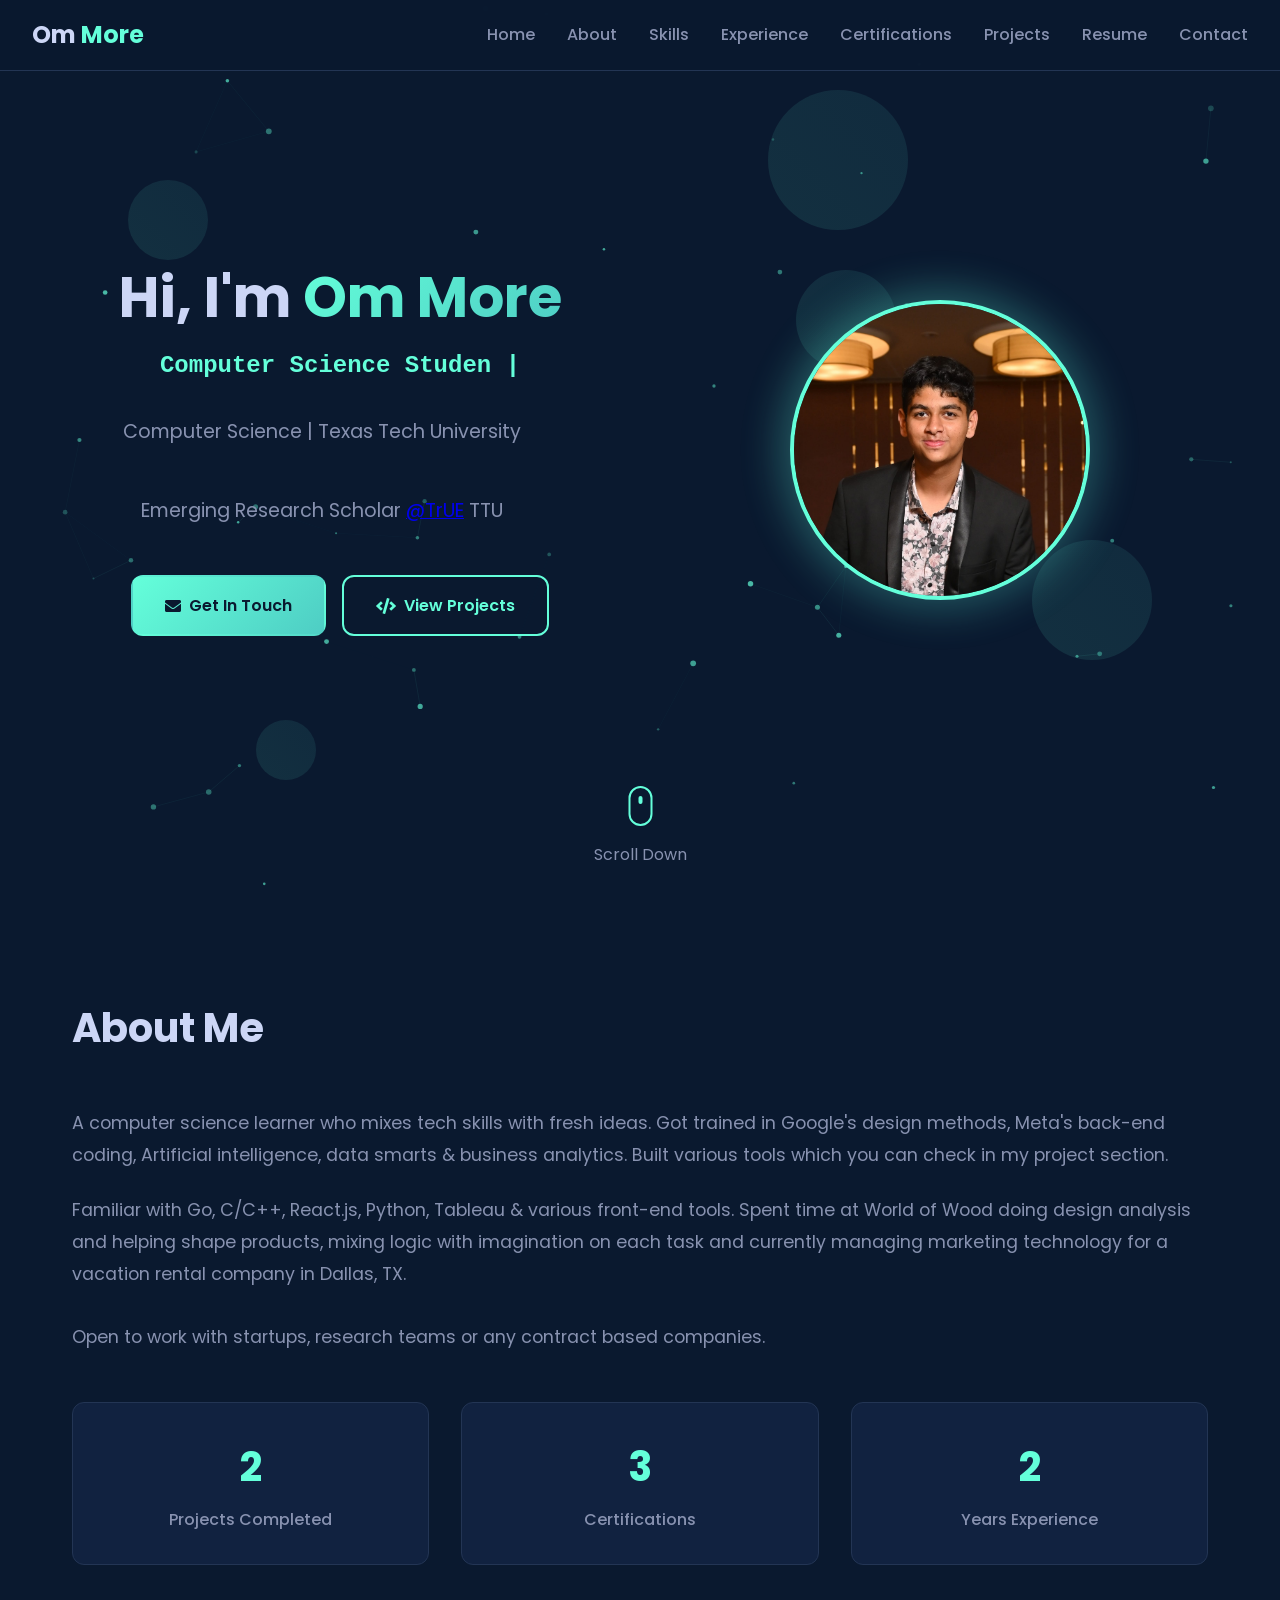
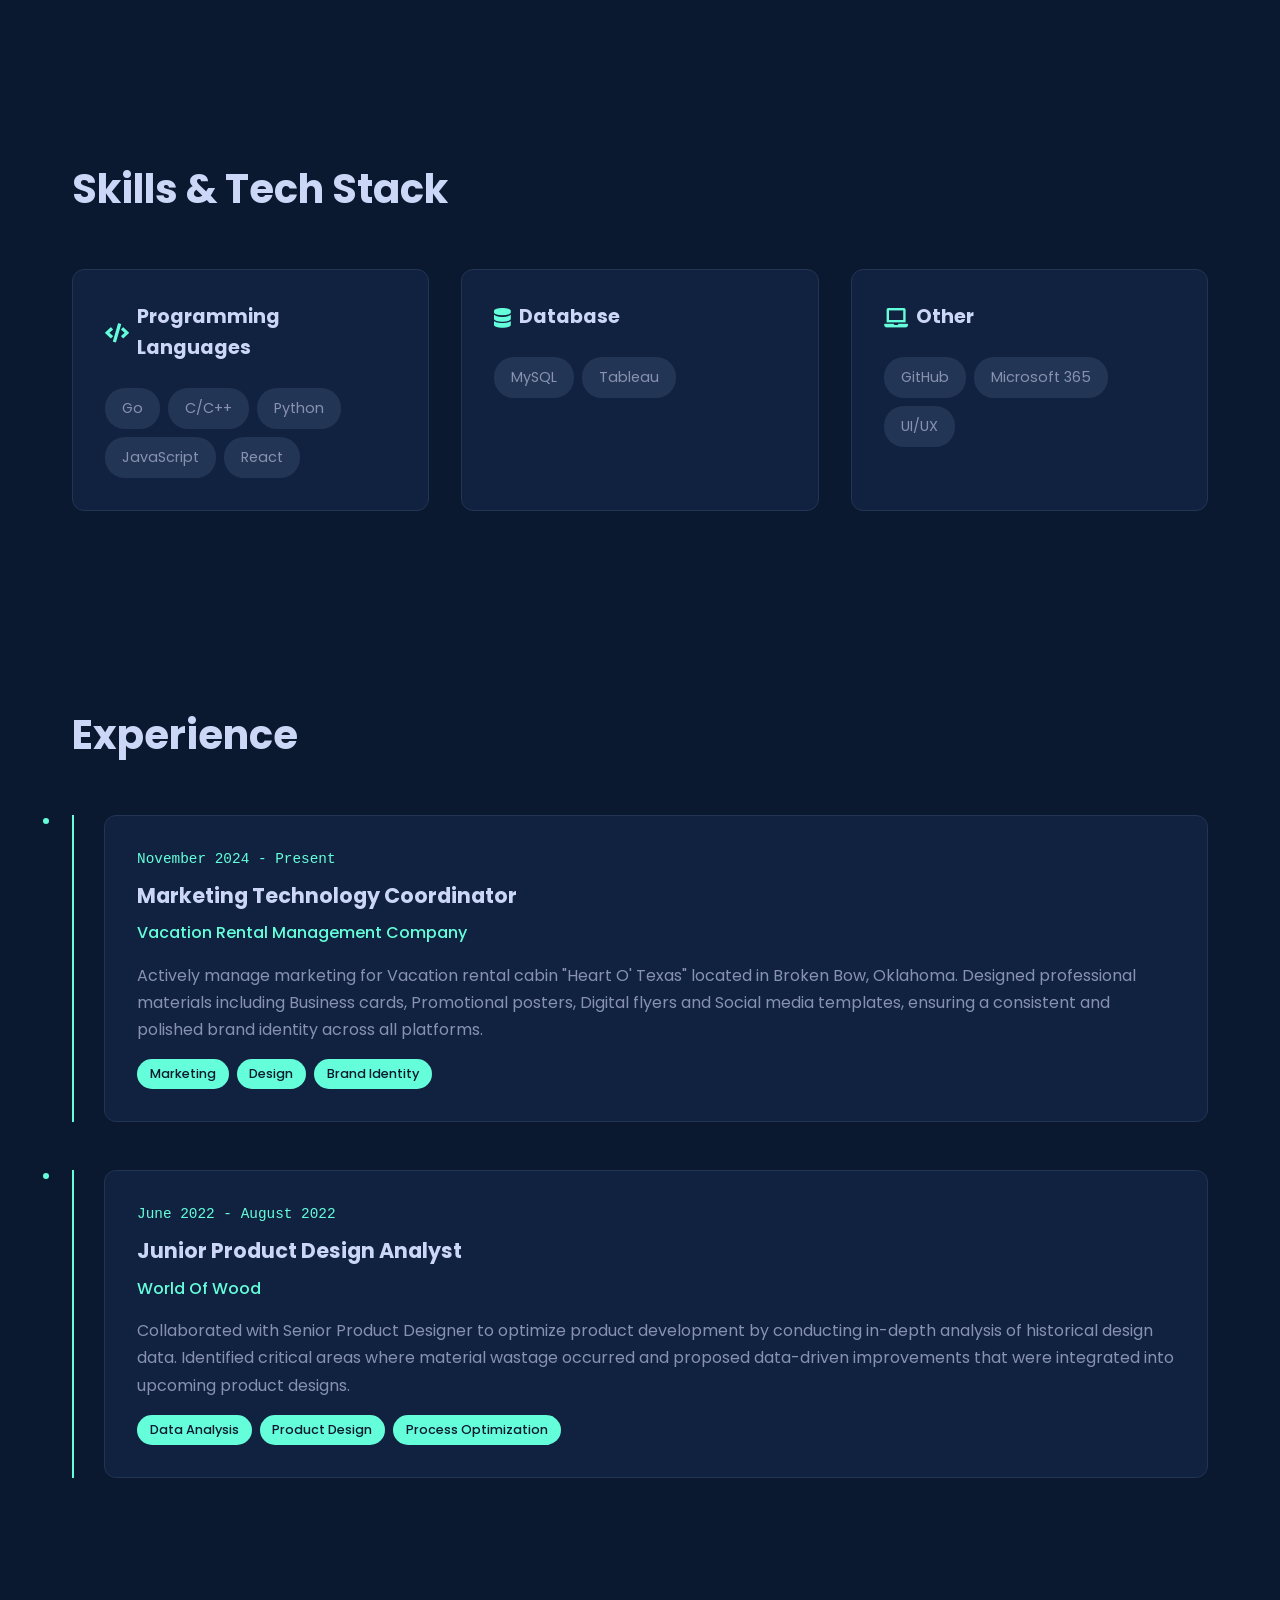
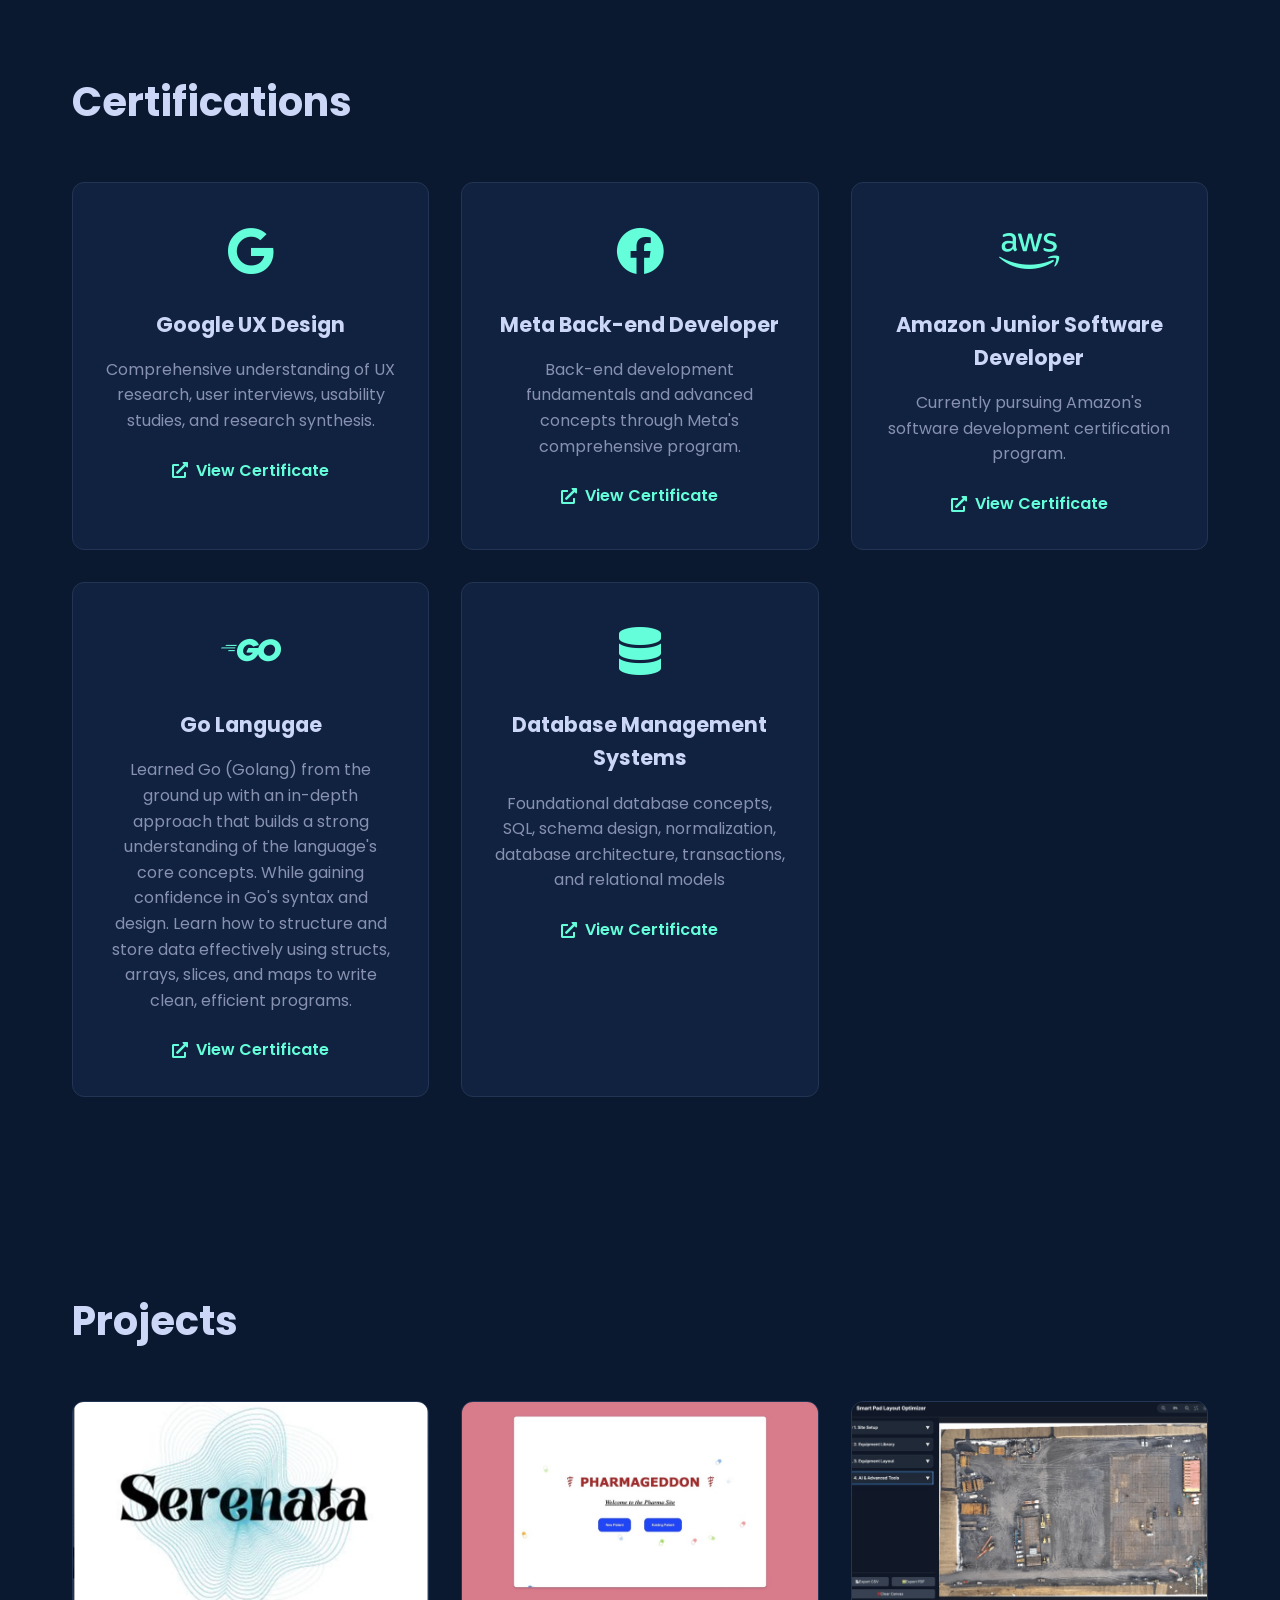
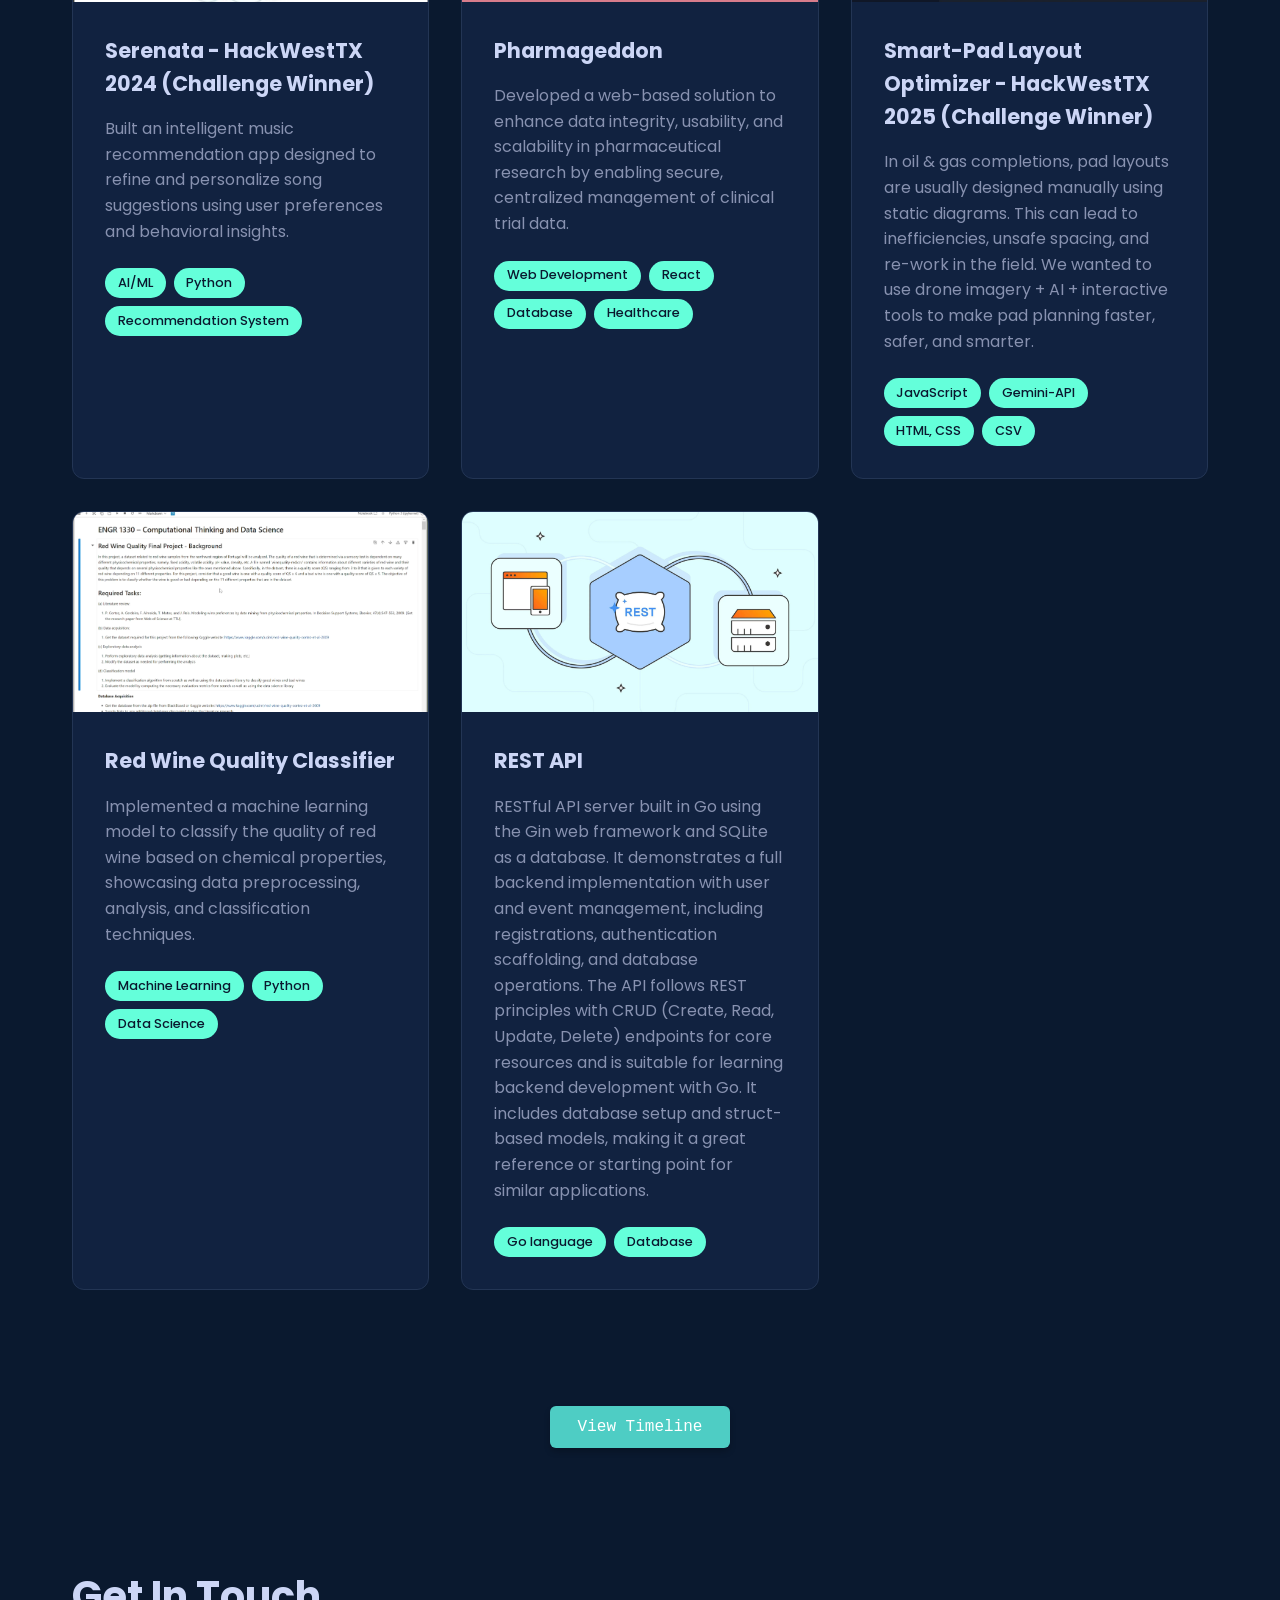
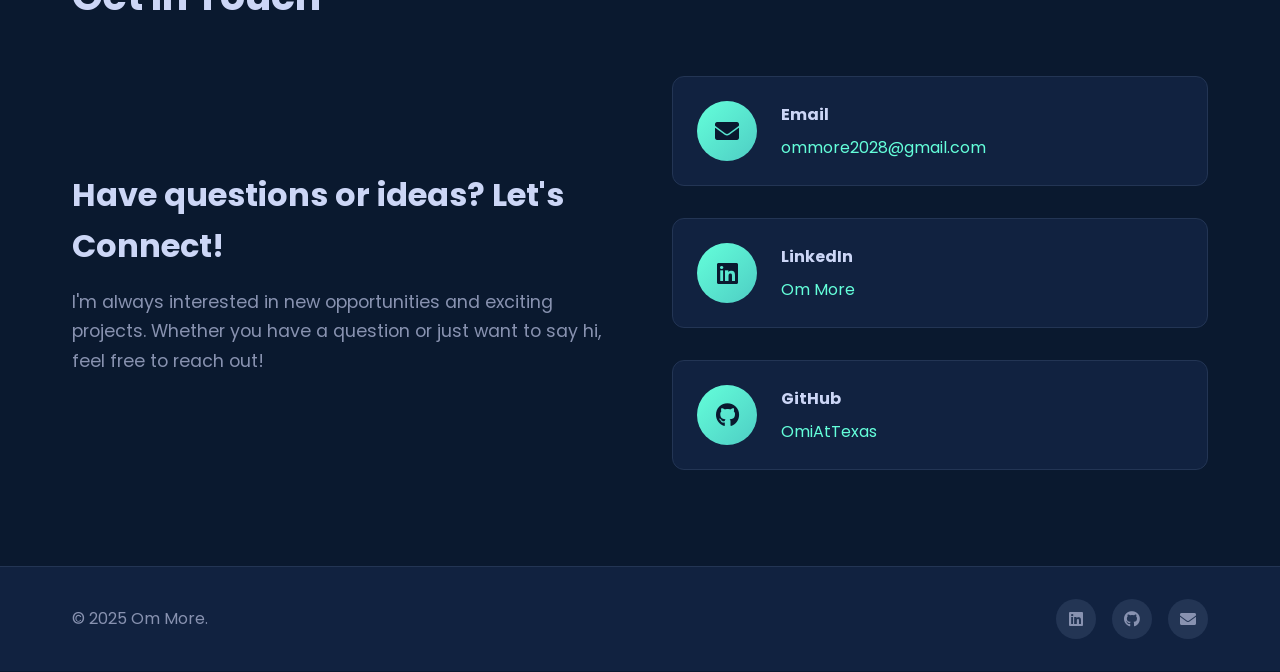
==== commit 9e8a7628: "heading changed" ====
--- a/index.html
+++ b/index.html
@@ -67,7 +67,7 @@
             <span class="cursor">|</span>
           </h2>
           <p class="hero-description">
-            Computer Science Student Texas Tech University
+            Computer Science | Texas Tech University
           </p>
           <p class="hero-description">
             Emerging Research Scholar <a href="https://www.depts.ttu.edu/true/scholars/">@TrUE</a> TTU
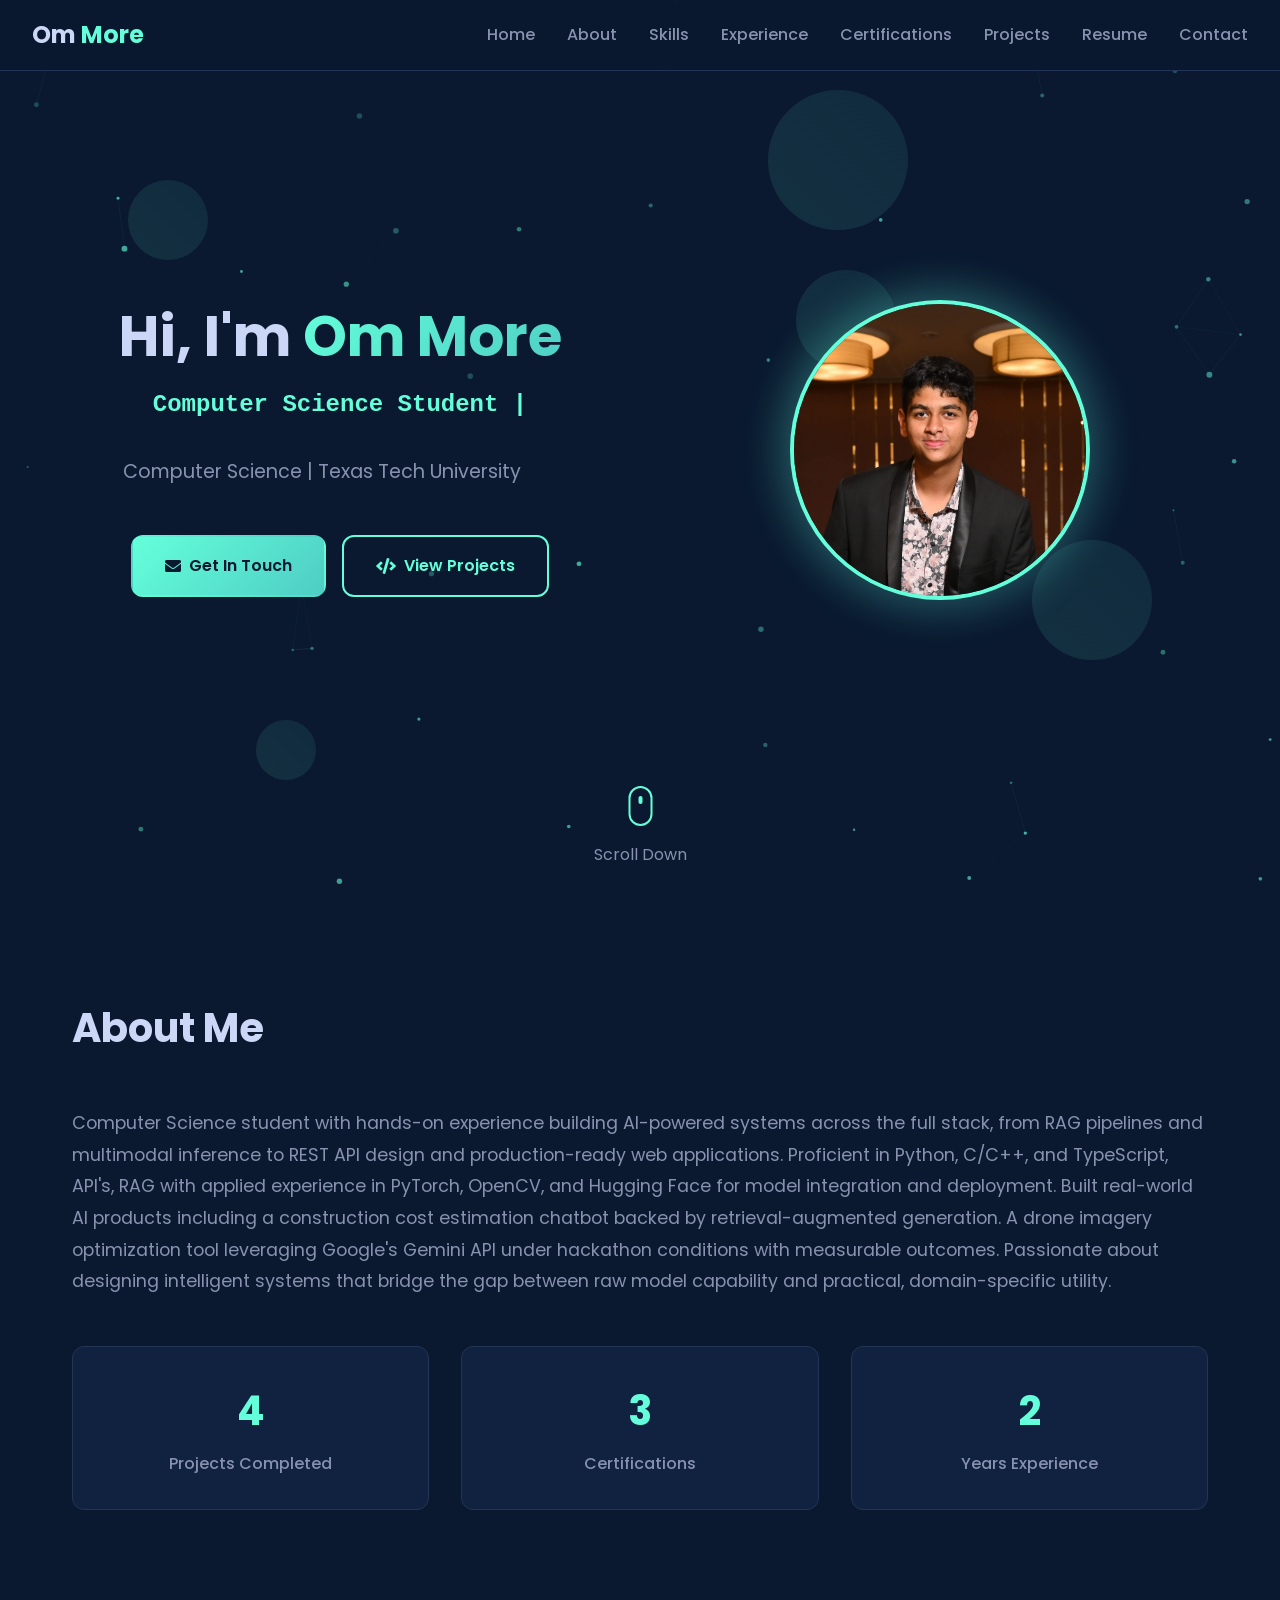
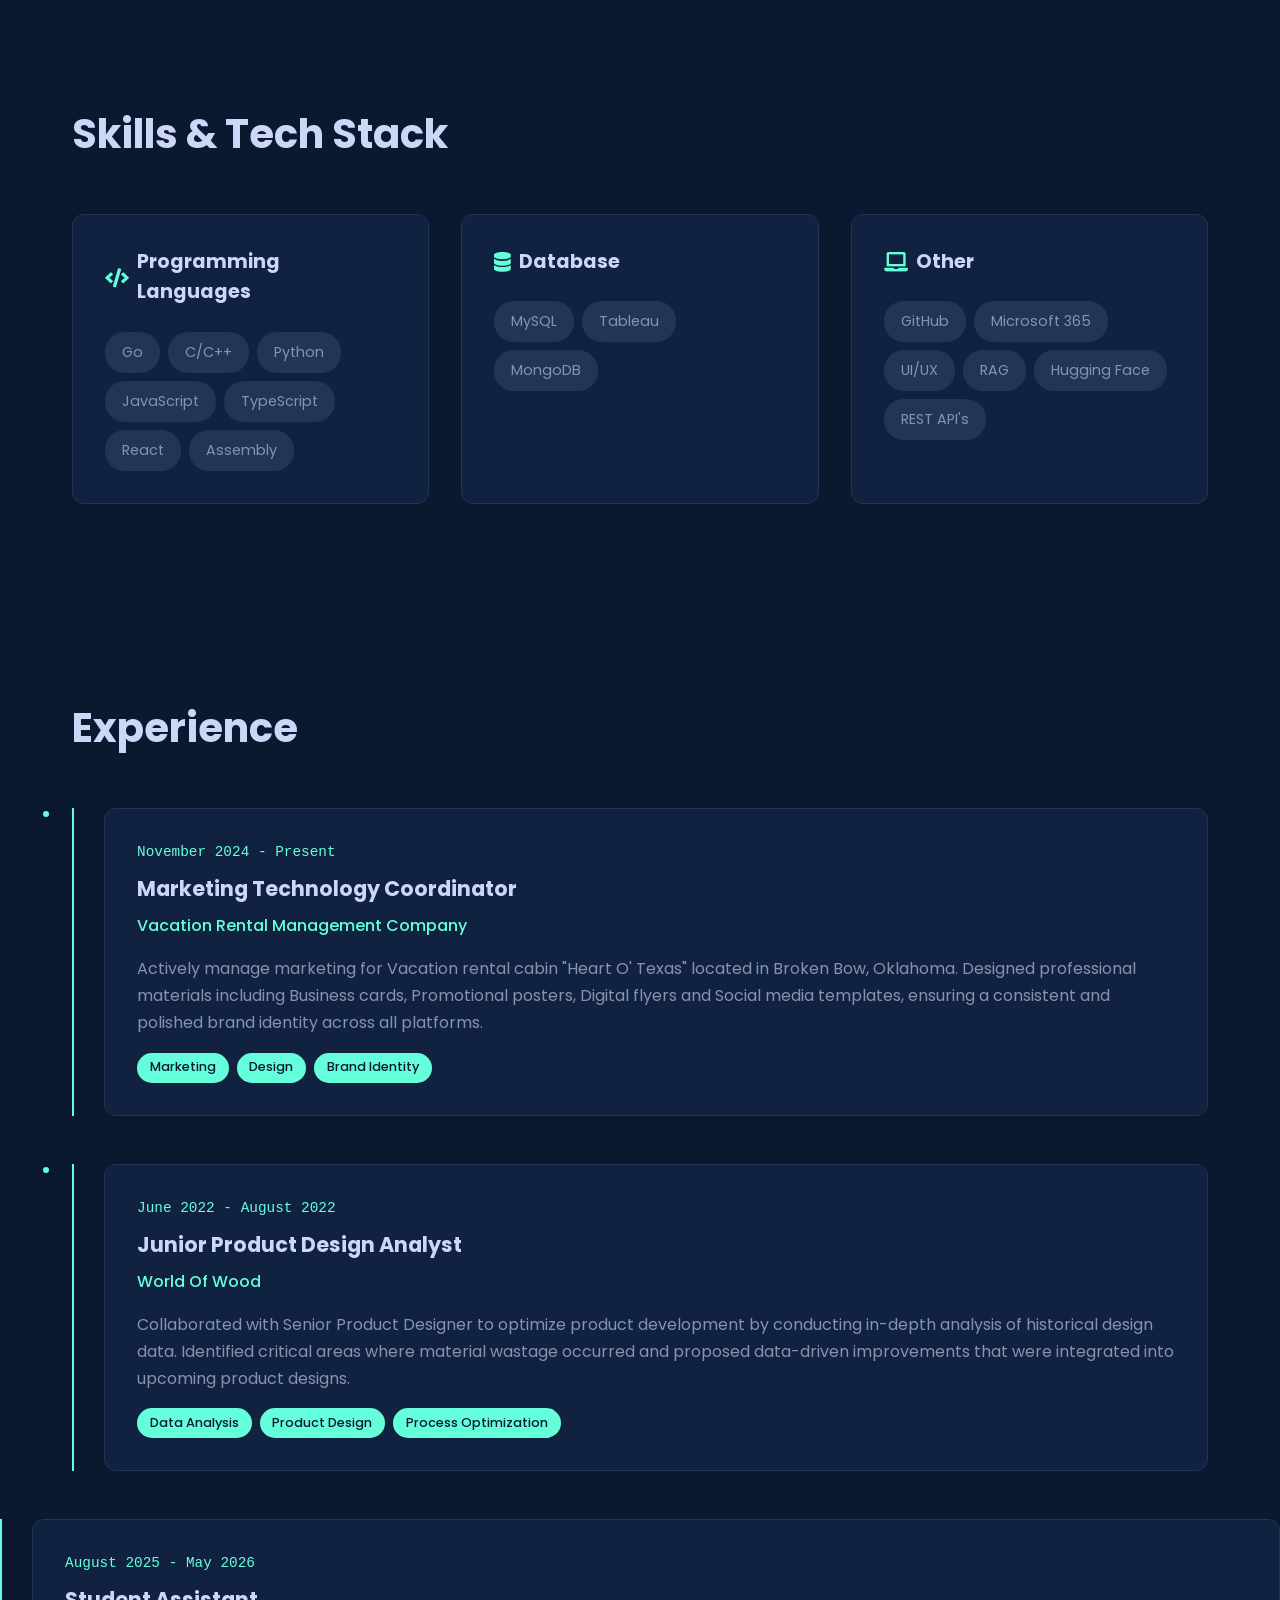
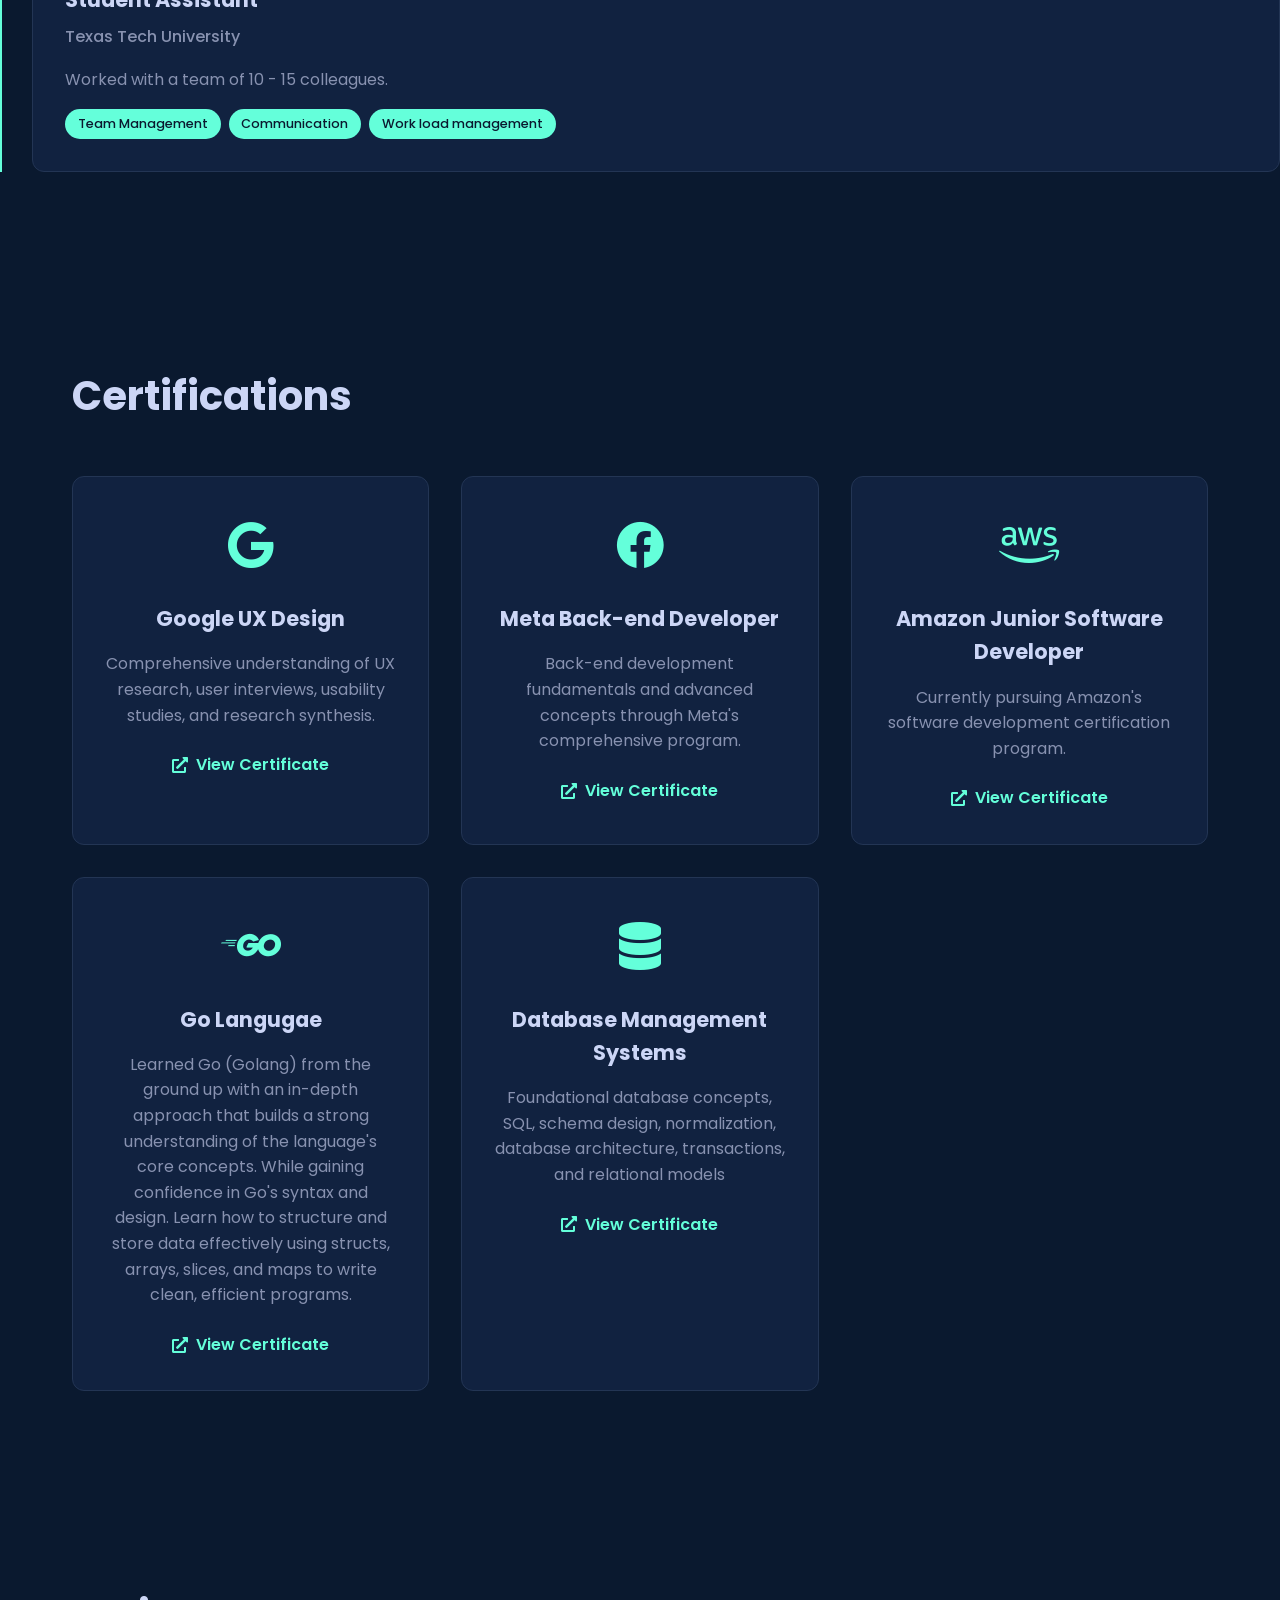
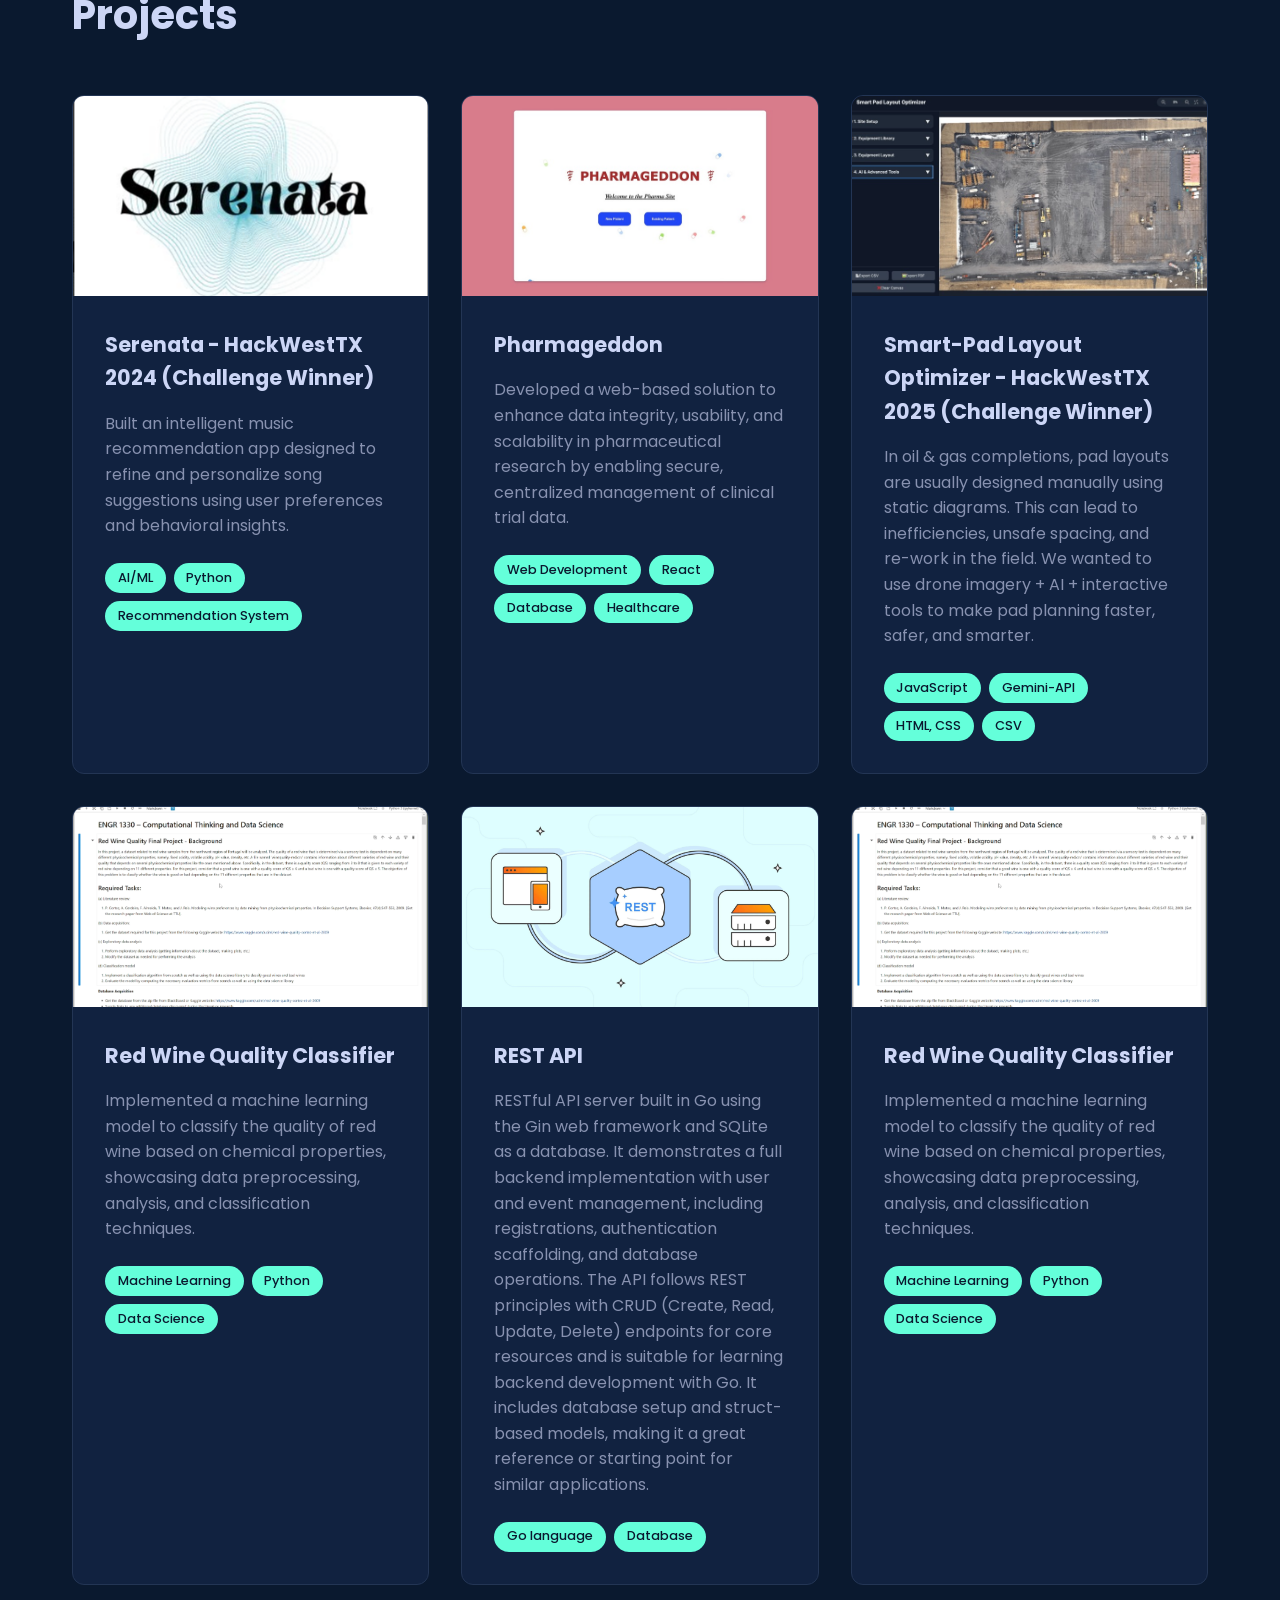
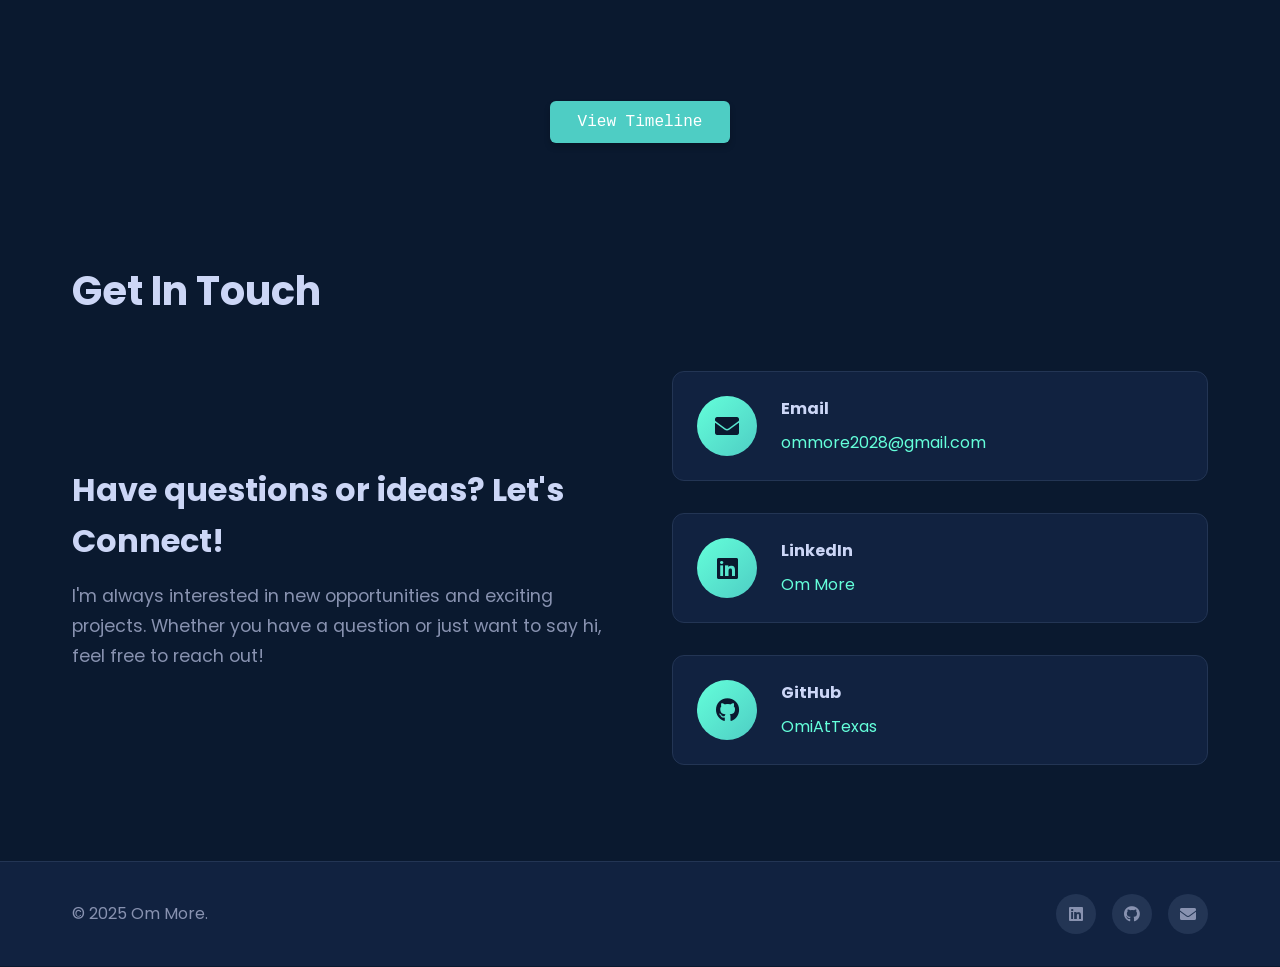
==== commit 06d98422: "website info update" ====
--- a/index.html
+++ b/index.html
@@ -69,9 +69,6 @@
           <p class="hero-description">
             Computer Science | Texas Tech University
           </p>
-          <p class="hero-description">
-            Emerging Research Scholar <a href="https://www.depts.ttu.edu/true/scholars/">@TrUE</a> TTU
-          </p>
           <div class="hero-buttons">
             <a href="#contact" class="btn btn-primary">
               <i class="fas fa-envelope"></i>
@@ -106,20 +103,19 @@
         <div class="about-content">
           <div class="about-text">
             <p class="about-description">
-              A computer science learner who mixes tech skills with fresh ideas. Got trained in Google's
-              design methods, Meta's back-end coding, Artificial intelligence, data smarts & business analytics.
-              Built various tools which you can check in my project section.
-            </p>
-            <p class="about-description">
-              Familiar with Go, C/C++, React.js, Python, Tableau & various front-end tools.
-              Spent time at World of Wood doing design analysis and helping shape products,
-              mixing logic with imagination on each task and currently managing marketing technology for a vacation
-              rental company in Dallas, TX. <br><br> Open to work with startups, research teams or any contract based
-              companies.
+
+              Computer Science student with hands-on experience building AI-powered systems across the full stack, from
+              RAG pipelines and multimodal inference to REST API design and production-ready web applications.
+              Proficient in Python, C/C++, and TypeScript, API's, RAG with applied experience in PyTorch, OpenCV, and
+              Hugging Face for model integration and deployment. Built real-world AI products including a construction
+              cost estimation chatbot backed by retrieval-augmented generation. A drone imagery optimization tool
+              leveraging Google's Gemini API under hackathon conditions with measurable outcomes. Passionate about
+              designing intelligent systems that bridge the gap between raw model capability and practical,
+              domain-specific utility.
             </p>
             <div class="stats-grid">
               <div class="stat-item">
-                <div class="stat-number" data-target="3">0</div>
+                <div class="stat-number" data-target="6">0</div>
                 <div class="stat-label">Projects Completed</div>
               </div>
               <div class="stat-item">
@@ -153,7 +149,9 @@
               <span class="skill-tag">C/C++</span>
               <span class="skill-tag">Python</span>
               <span class="skill-tag">JavaScript</span>
+              <span class="skill-tag">TypeScript</span>
               <span class="skill-tag">React</span>
+              <span class="skill-tag">Assembly</span>
             </div>
           </div>
 
@@ -162,6 +160,7 @@
             <div class="skill-items">
               <span class="skill-tag">MySQL</span>
               <span class="skill-tag">Tableau</span>
+              <span class="skill-tag">MongoDB</span>
             </div>
           </div>
 
@@ -171,6 +170,9 @@
               <span class="skill-tag">GitHub</span>
               <span class="skill-tag">Microsoft 365</span>
               <span class="skill-tag">UI/UX</span>
+              <span class="skill-tag">RAG</span>
+              <span class="skill-tag">Hugging Face</span>
+              <span class="skill-tag">REST API's</span>
             </div>
           </div>
 
@@ -223,6 +225,23 @@
         </div>
       </div>
       </div>
+
+      <div class="timeline">
+        <div class="timeline-item"
+          style="opacity: 100; transform: translateY(30px); transition: 0.6s cubic-bezier(0.4, 0, 0.2, 1);"></div>
+        <div class="timeline-dot"></div>
+        <div class="timeline-content">
+          <div class="timeline-date">August 2025 - May 2026</div>
+          <h3>Student Assistant</h3>
+          <h4>Texas Tech University</a></h4>
+          <p>Worked with a team of 10 - 15 colleagues.</p>
+          <div class="tech-tags">
+            <span class="tech-tag">Team Management</span>
+            <span class="tech-tag">Communication</span>
+            <span class="tech-tag">Work load management</span>
+          </div>
+        </div>
+      </div>
     </section>
 
     <!-- Certifications Section -->
@@ -440,6 +459,29 @@
               <div class="project-tech">
                 <span class="tech-tag">Go language</span>
                 <span class="tech-tag">Database</span>
+              </div>
+            </div>
+          </div>
+
+          <div class="project-card">
+            <div class="project-image">
+              <img src="assests/redwine classifier.png" alt="redwine Project" class="project-img">
+              <div class="project-overlay">
+                <div class="project-links">
+                  <a href="https://youtu.be/tsTCNvwddmc?si=Ck7muSe67AinamA5" target="_blank" class="project-link">
+                    <i class="fas fa-external-link-alt"></i>
+                  </a>
+                </div>
+              </div>
+            </div>
+            <div class="project-content">
+              <h3>Red Wine Quality Classifier</h3>
+              <p>Implemented a machine learning model to classify the quality of red wine based on chemical
+                properties, showcasing data preprocessing, analysis, and classification techniques.</p>
+              <div class="project-tech">
+                <span class="tech-tag">Machine Learning</span>
+                <span class="tech-tag">Python</span>
+                <span class="tech-tag">Data Science</span>
               </div>
             </div>
           </div>
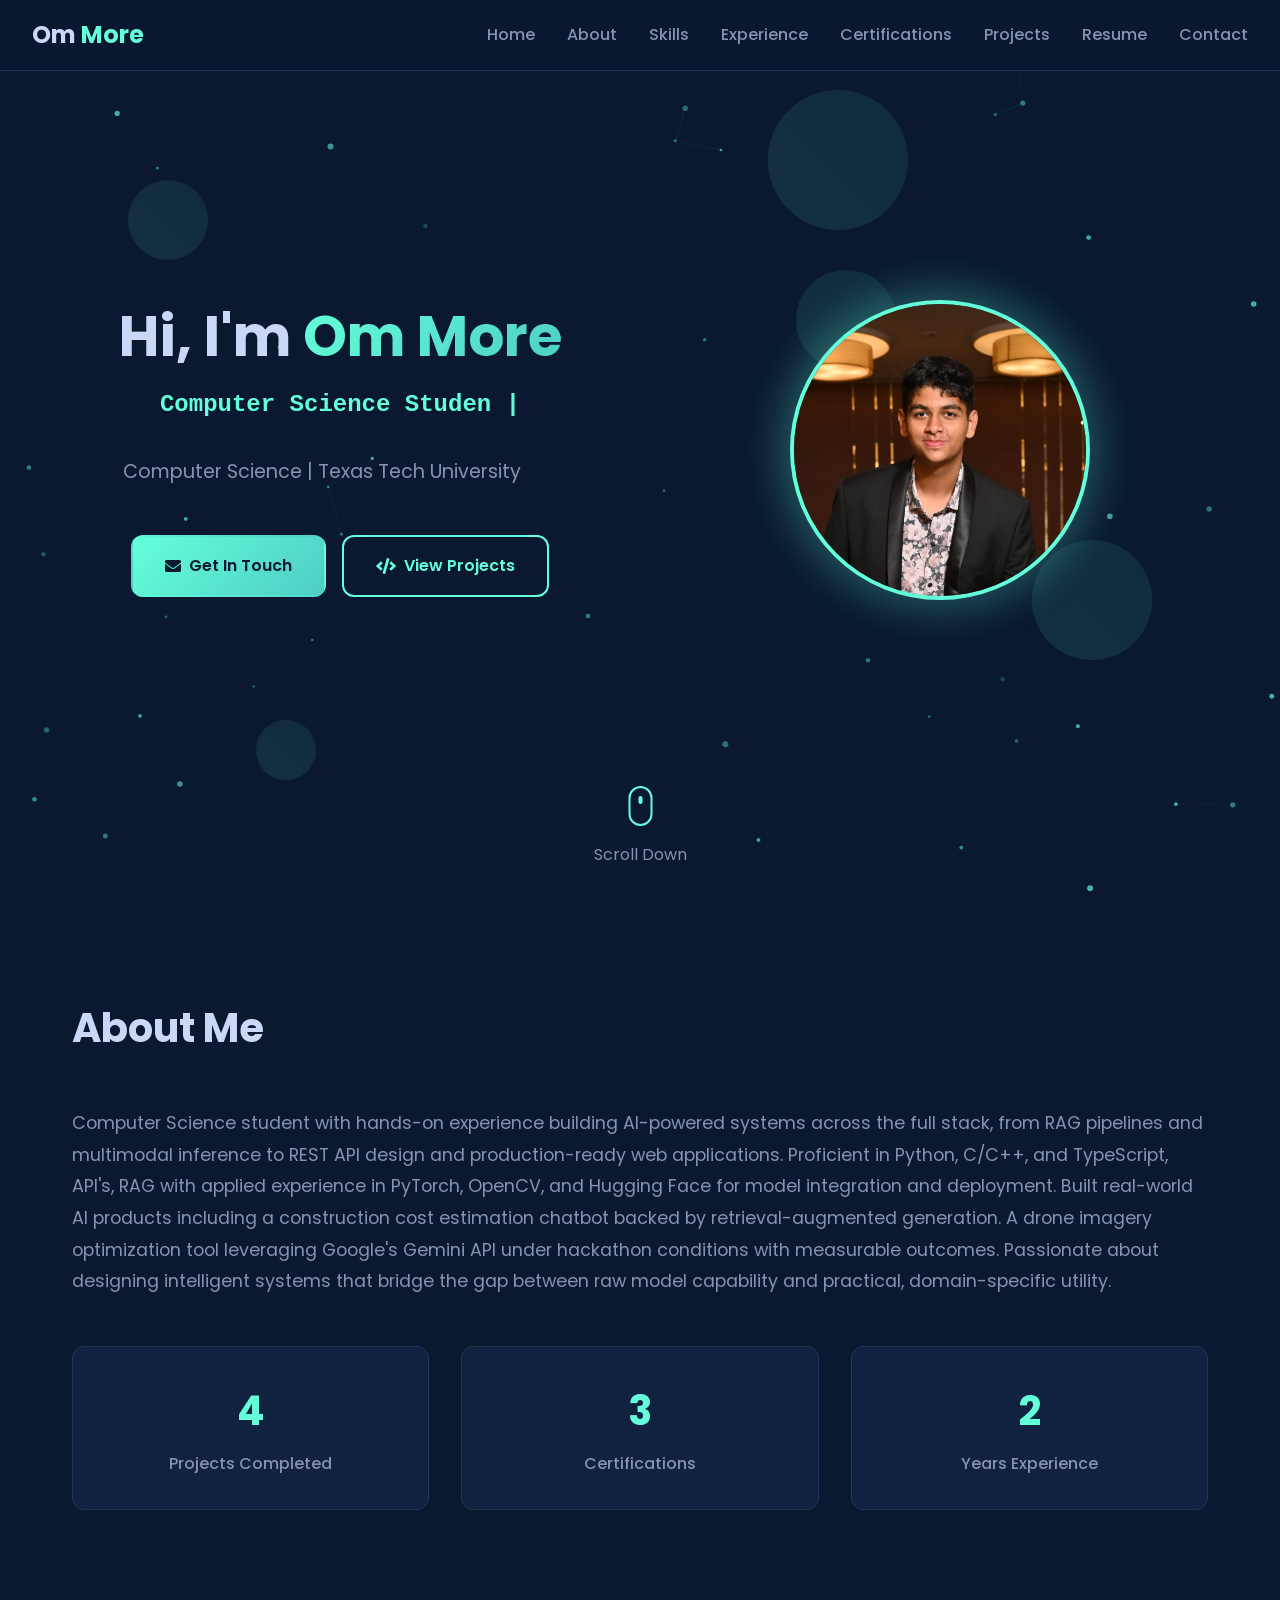
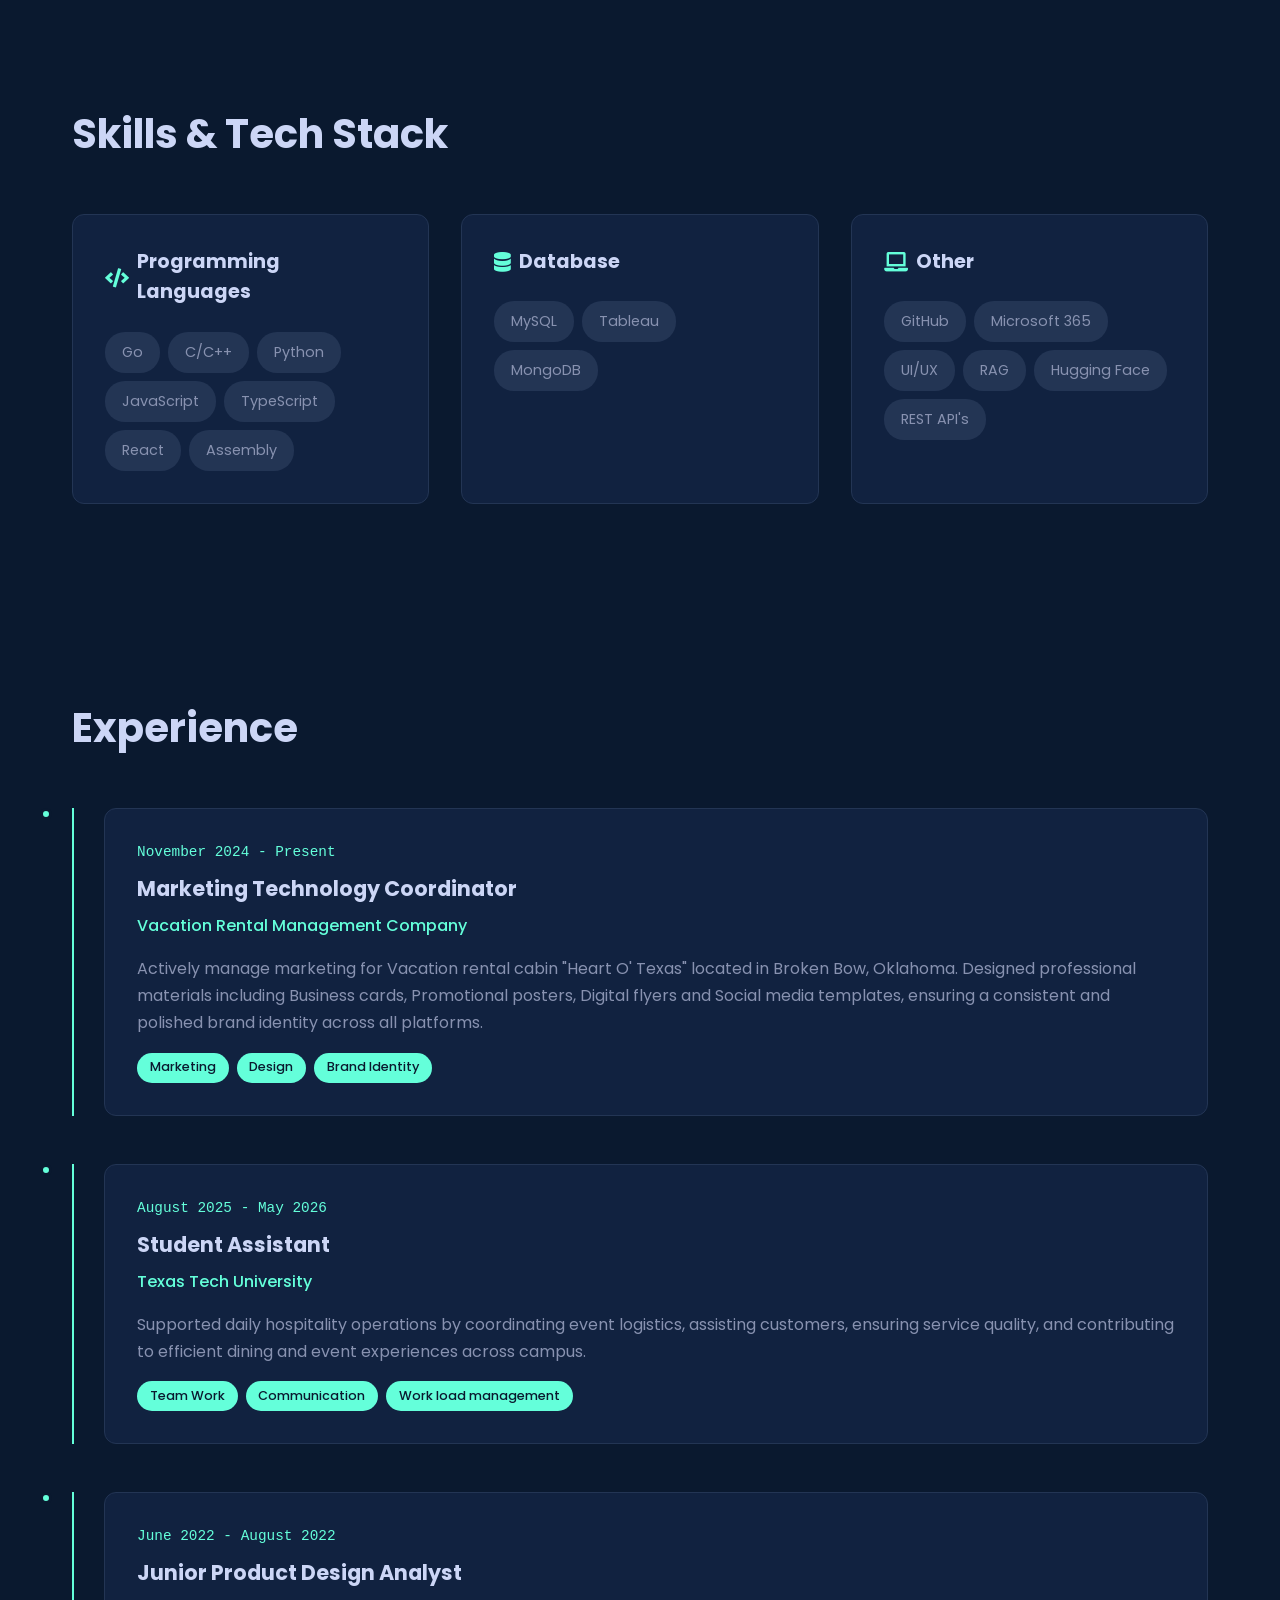
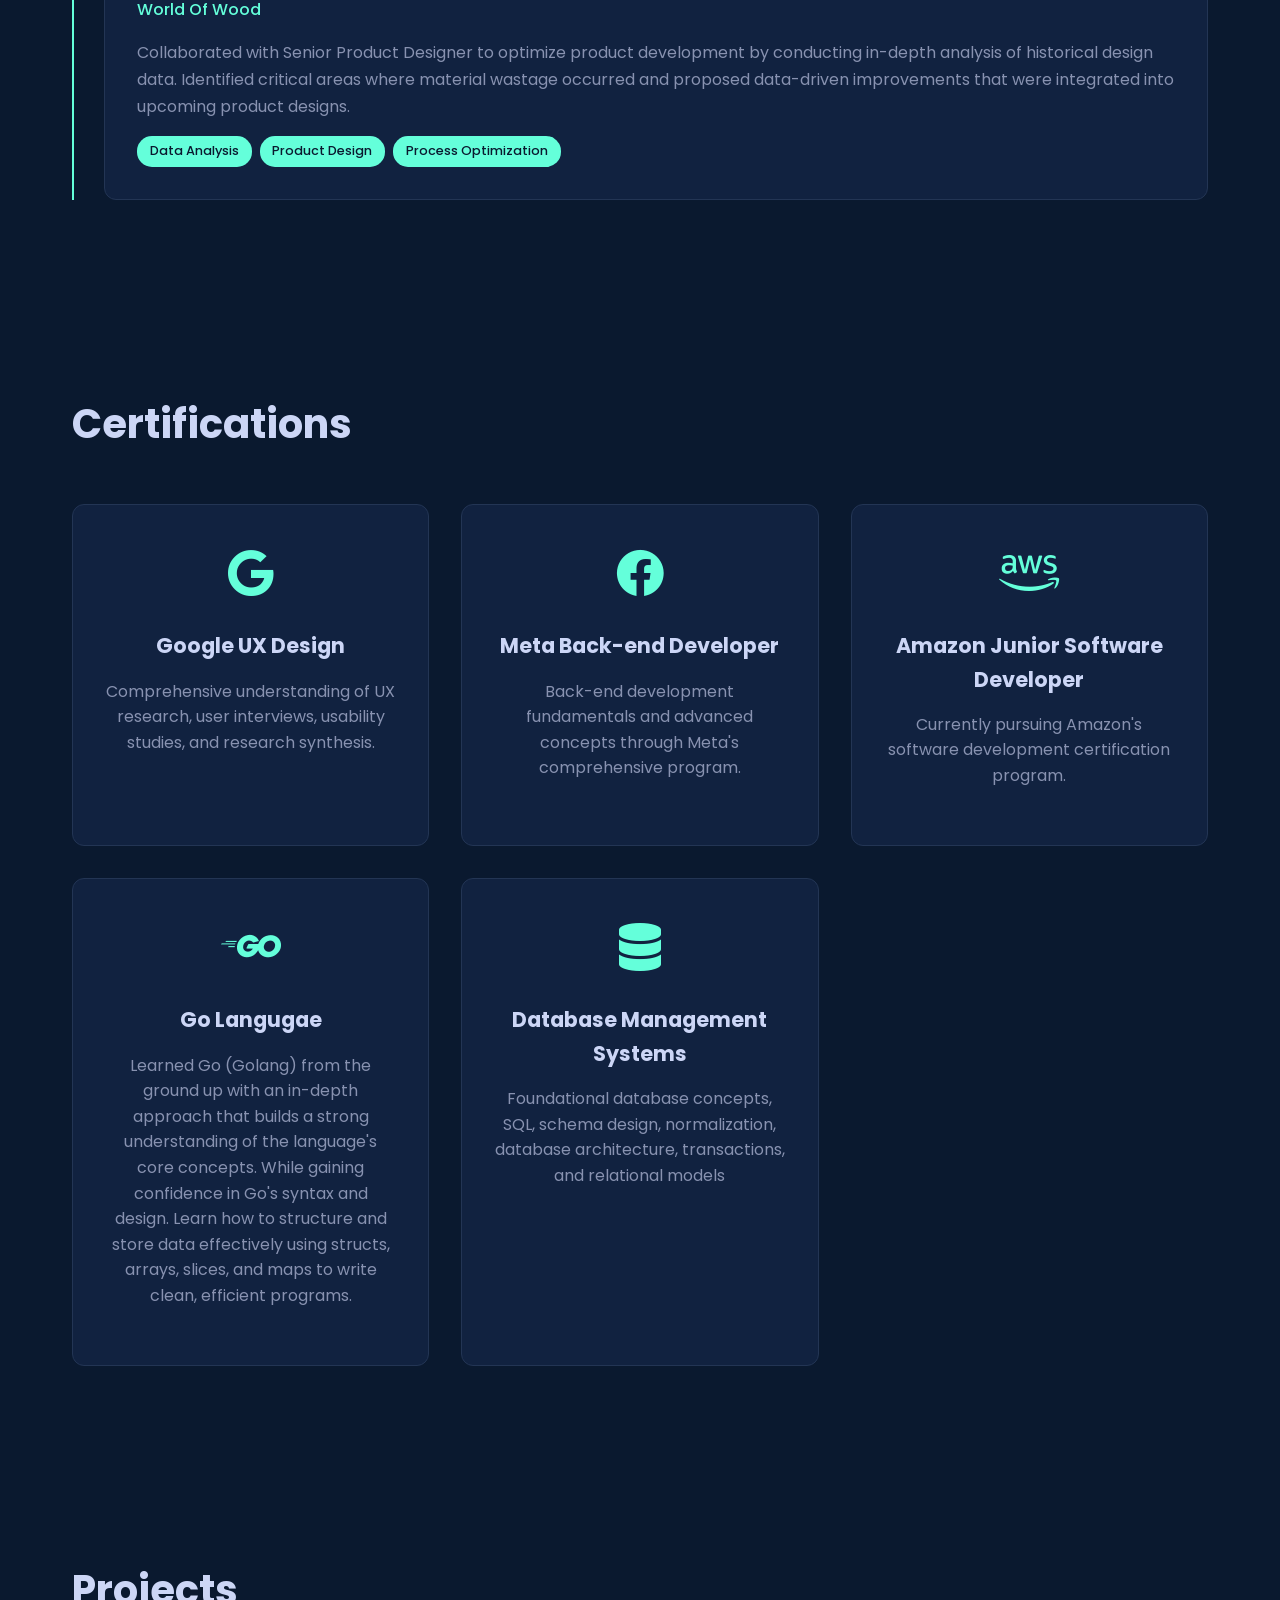
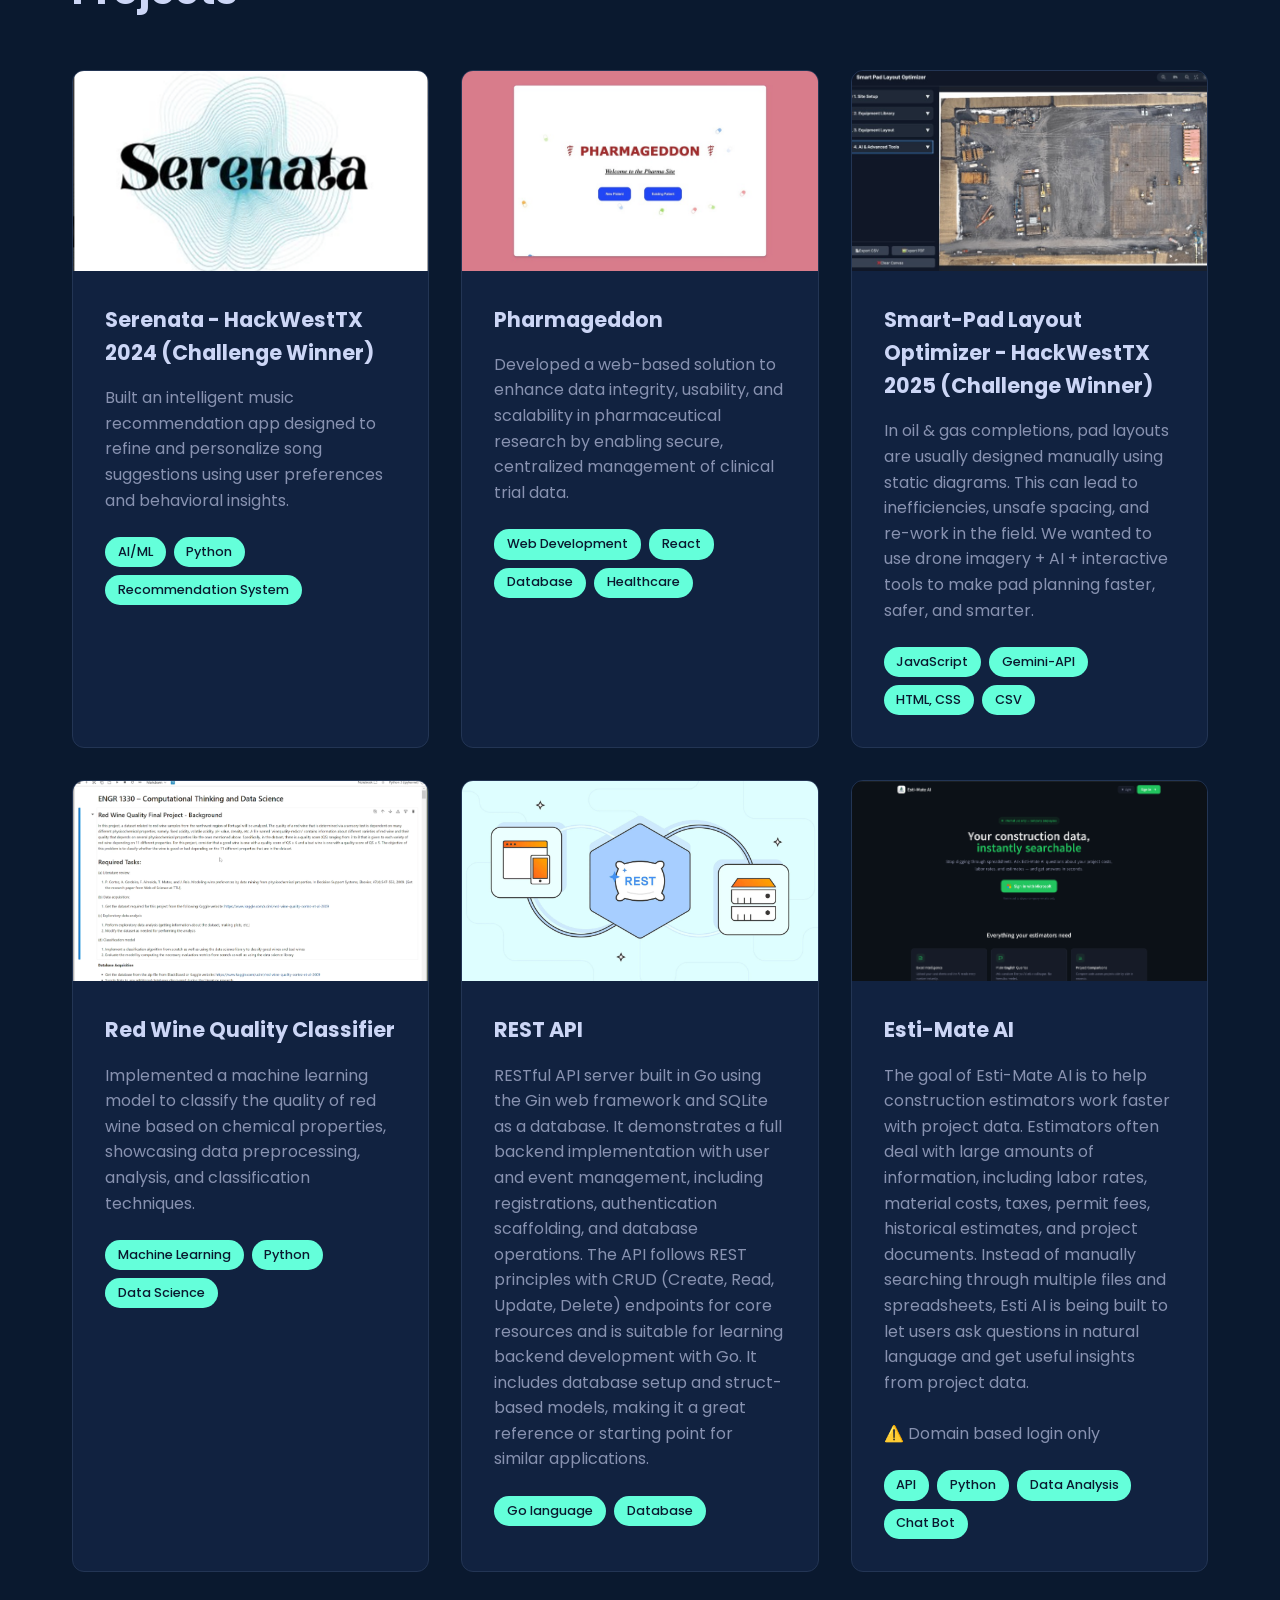
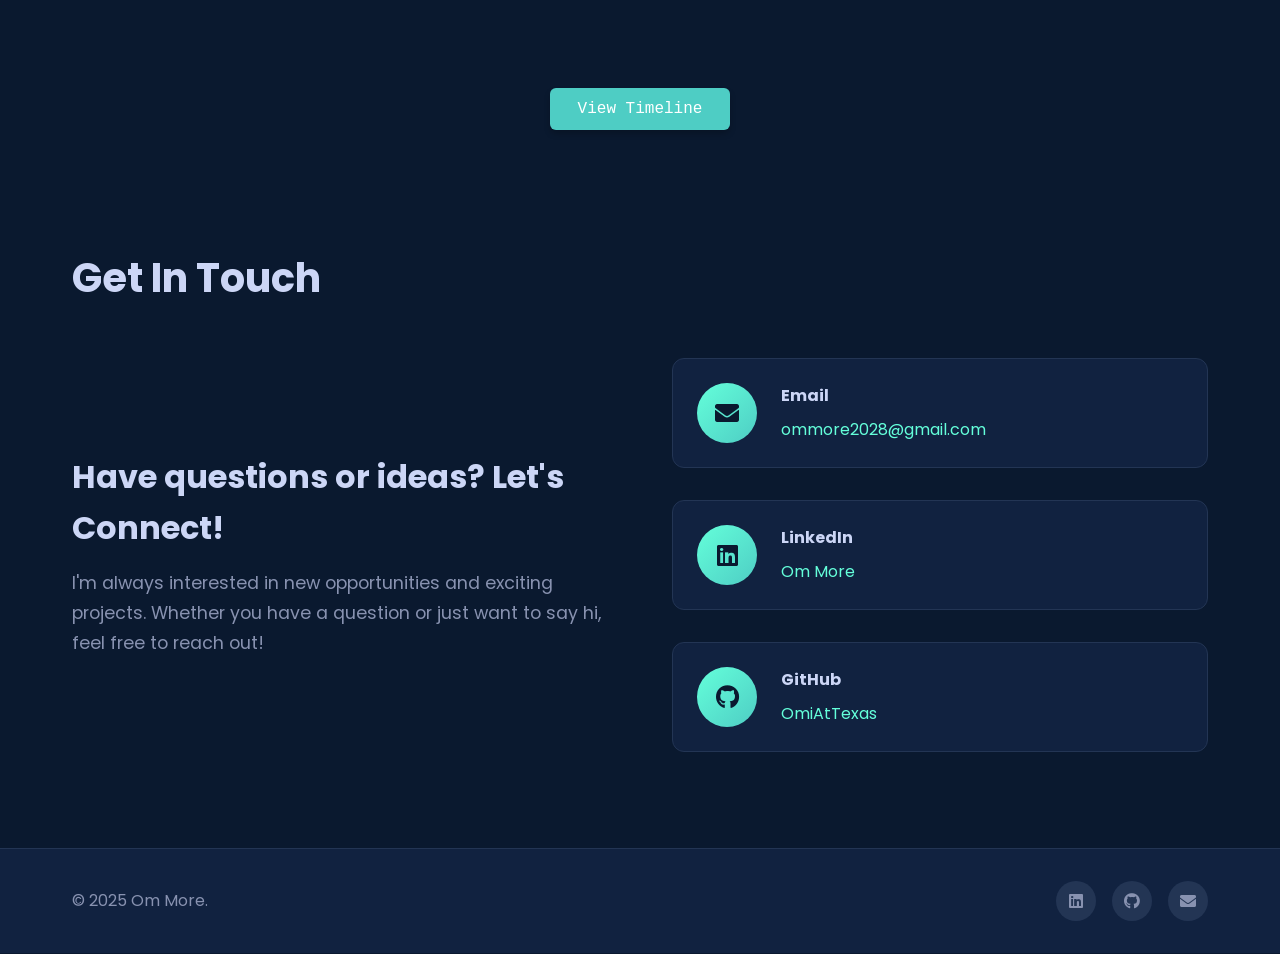
==== commit f40304cb: "info update" ====
--- a/index.html
+++ b/index.html
@@ -203,6 +203,25 @@
             </div>
           </div>
         </div>
+
+        <div class="timeline">
+          <div class="timeline-item"
+            style="opacity: 100; transform: translateY(30px); transition: 0.6s cubic-bezier(0.4, 0, 0.2, 1);"></div>
+          <div class="timeline-dot"></div>
+          <div class="timeline-content">
+            <div class="timeline-date">August 2025 - May 2026</div>
+            <h3>Student Assistant</h3>
+            <h4><a href="https://www.ttu.edu/" target="_blank">Texas Tech University</a></h4>
+            <p>Supported daily hospitality operations by coordinating event logistics, assisting customers, ensuring
+              service quality, and contributing to efficient dining and event experiences across campus.</p>
+            <div class="tech-tags">
+              <span class="tech-tag">Team Work</span>
+              <span class="tech-tag">Communication</span>
+              <span class="tech-tag">Work load management</span>
+            </div>
+          </div>
+        </div>
+
         <div class="timeline">
           <div class="timeline-item"
             style="opacity: 100; transform: translateY(30px); transition: 0.6s cubic-bezier(0.4, 0, 0.2, 1);"></div>
@@ -225,23 +244,6 @@
         </div>
       </div>
       </div>
-
-      <div class="timeline">
-        <div class="timeline-item"
-          style="opacity: 100; transform: translateY(30px); transition: 0.6s cubic-bezier(0.4, 0, 0.2, 1);"></div>
-        <div class="timeline-dot"></div>
-        <div class="timeline-content">
-          <div class="timeline-date">August 2025 - May 2026</div>
-          <h3>Student Assistant</h3>
-          <h4>Texas Tech University</a></h4>
-          <p>Worked with a team of 10 - 15 colleagues.</p>
-          <div class="tech-tags">
-            <span class="tech-tag">Team Management</span>
-            <span class="tech-tag">Communication</span>
-            <span class="tech-tag">Work load management</span>
-          </div>
-        </div>
-      </div>
     </section>
 
     <!-- Certifications Section -->
@@ -259,11 +261,7 @@
             <h3>Google UX Design</h3>
             <p>Comprehensive understanding of UX research, user interviews, usability studies, and research synthesis.
             </p>
-            <a href="https://www.coursera.org/account/accomplishments/professional-cert/533HFCEUGNE2" target="_blank"
-              class="cert-link">
-              <i class="fas fa-external-link-alt"></i>
-              View Certificate
-            </a>
+
           </div>
           <div class="cert-card">
             <div class="cert-icon">
@@ -271,10 +269,7 @@
             </div>
             <h3>Meta Back-end Developer</h3>
             <p>Back-end development fundamentals and advanced concepts through Meta's comprehensive program.</p>
-            <a href="" target="_blank" class="cert-link">
-              <i class="fas fa-external-link-alt"></i>
-              View Certificate
-            </a>
+
           </div>
 
           <div class="cert-card">
@@ -283,10 +278,7 @@
             </div>
             <h3>Amazon Junior Software Developer</h3>
             <p>Currently pursuing Amazon's software development certification program.</p>
-            <a href="" target="_blank" class="cert-link">
-              <i class="fas fa-external-link-alt"></i>
-              View Certificate
-            </a>
+
           </div>
 
           <div class="cert-card">
@@ -299,11 +291,7 @@
               syntax and design. Learn how to structure and store data effectively using
               structs, arrays, slices, and maps to write clean, efficient programs.
             </p>
-            <a href="https://udemy-certificate.s3.amazonaws.com/pdf/UC-09af213a-1693-4903-85b9-2074c1d63d08.pdf"
-              target="_blank" class="cert-link">
-              <i class="fas fa-external-link-alt"></i>
-              View Certificate
-            </a>
+
           </div>
 
           <div class="cert-card">
@@ -313,11 +301,7 @@
             <h3>Database Management Systems</h3>
             <p>Foundational database concepts, SQL, schema design, normalization, database architecture, transactions,
               and relational models</p>
-            <a href="https://moonshot.scaler.com/s/sl/y-vBWKsdH-?_gl=1*14mxlew*_gcl_au*MTg1NzExMjgzLjE3NjYxNTYxNTA.*FPAU*Nzg3NDg4MzQxLjE3NjYxNTYxNTE.*_ga*MTcxMDc1NDA4NC4xNzY2MTU2MTUw*_ga_53S71ZZG1X*czE3Njc5OTE2NDIkbzI0JGcxJHQxNzY3OTkxNjg3JGoxNSRsMCRoMzAyMzk3MDA3"
-              target="_blank" class="cert-link">
-              <i class="fas fa-external-link-alt"></i>
-              View Certificate
-            </a>
+
           </div>
 
           <!-- Can add more certifications here -->
@@ -465,23 +449,27 @@
 
           <div class="project-card">
             <div class="project-image">
-              <img src="assests/redwine classifier.png" alt="redwine Project" class="project-img">
+              <img src="assests/Estimateai.png" alt="redwine Project" class="project-img">
               <div class="project-overlay">
                 <div class="project-links">
-                  <a href="https://youtu.be/tsTCNvwddmc?si=Ck7muSe67AinamA5" target="_blank" class="project-link">
+                  <a href="https://www.estimateai.me/" target="_blank" class="project-link">
                     <i class="fas fa-external-link-alt"></i>
                   </a>
                 </div>
               </div>
             </div>
             <div class="project-content">
-              <h3>Red Wine Quality Classifier</h3>
-              <p>Implemented a machine learning model to classify the quality of red wine based on chemical
-                properties, showcasing data preprocessing, analysis, and classification techniques.</p>
+              <h3>Esti-Mate AI</h3>
+              <p>The goal of Esti-Mate AI is to help construction estimators work faster with project data. Estimators
+                often deal with large amounts of information, including labor rates, material costs, taxes, permit fees,
+                historical estimates, and project documents. Instead of manually searching through multiple files and
+                spreadsheets, Esti AI is being built to let users ask questions in natural language and get useful
+                insights from project data.<br><br>⚠️ Domain based login only</p>
               <div class="project-tech">
-                <span class="tech-tag">Machine Learning</span>
+                <span class="tech-tag">API</span>
                 <span class="tech-tag">Python</span>
-                <span class="tech-tag">Data Science</span>
+                <span class="tech-tag">Data Analysis</span>
+                <span class="tech-tag">Chat Bot</span>
               </div>
             </div>
           </div>
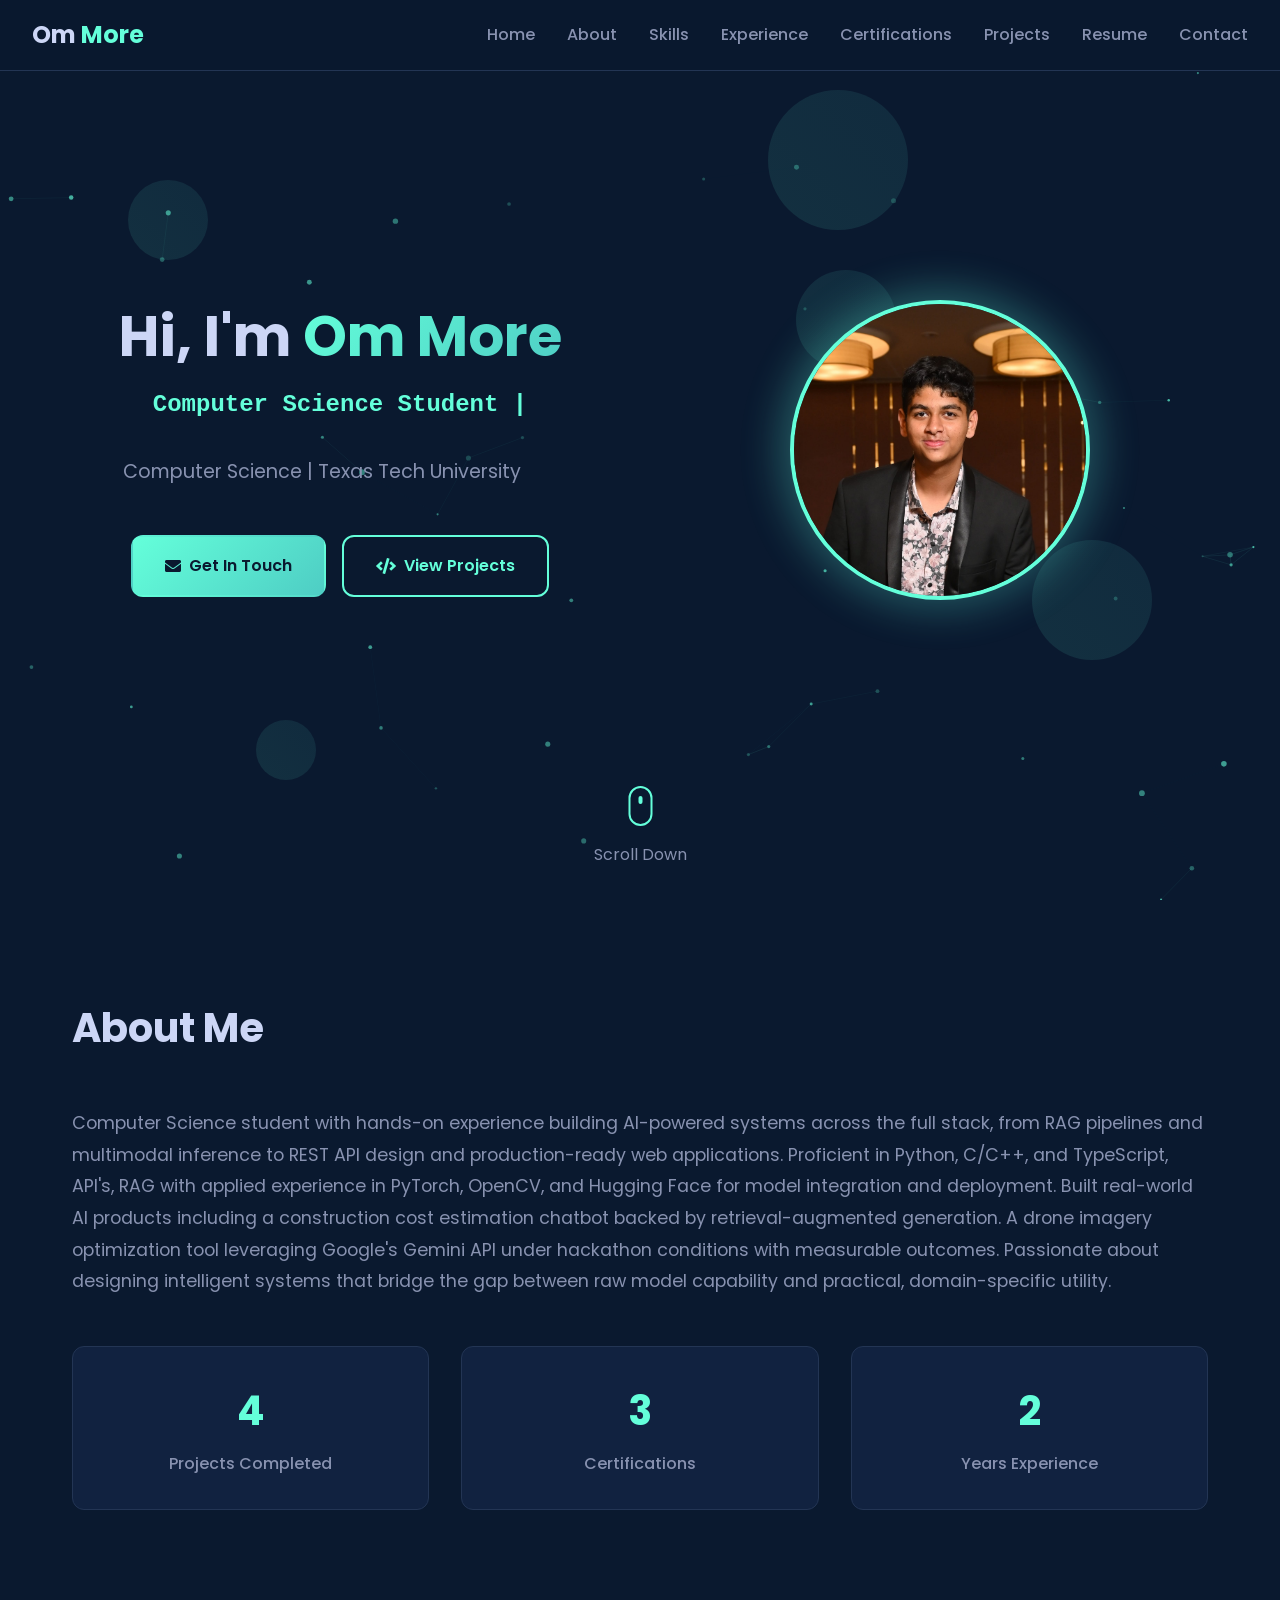
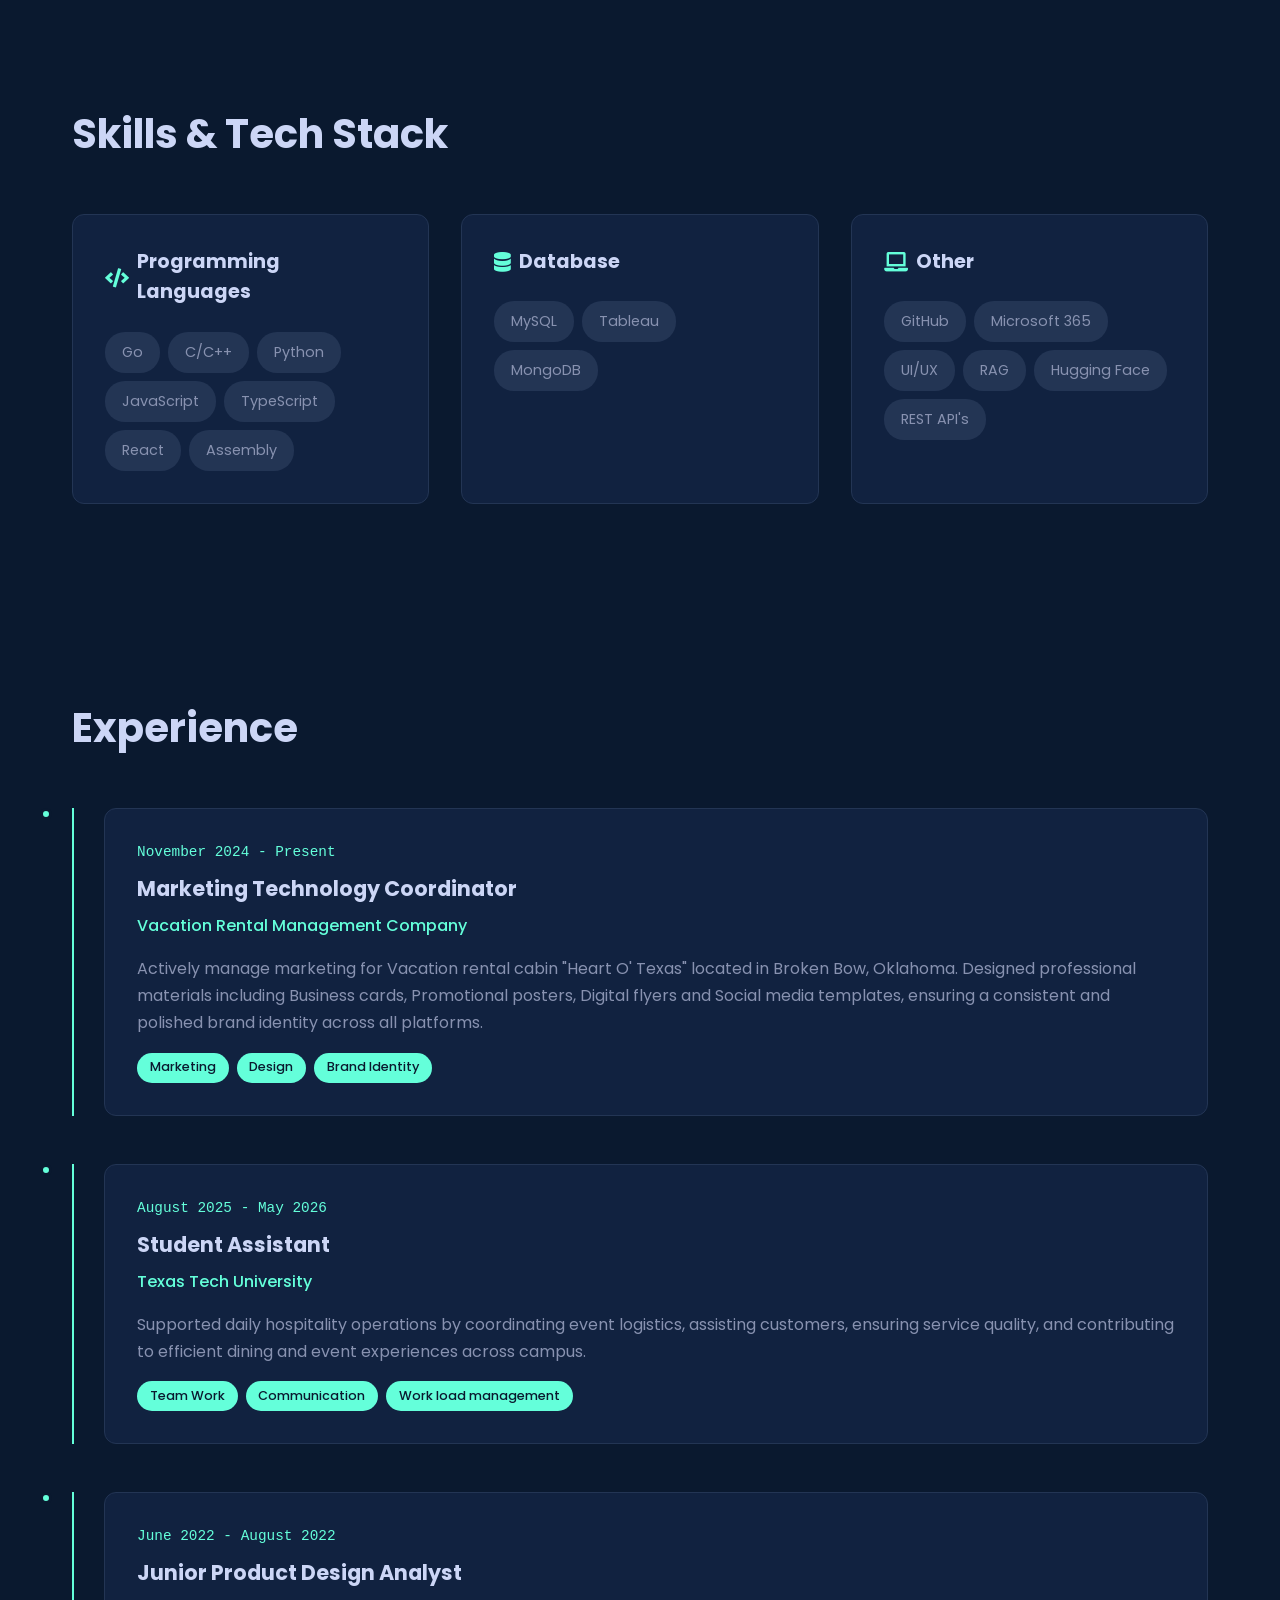
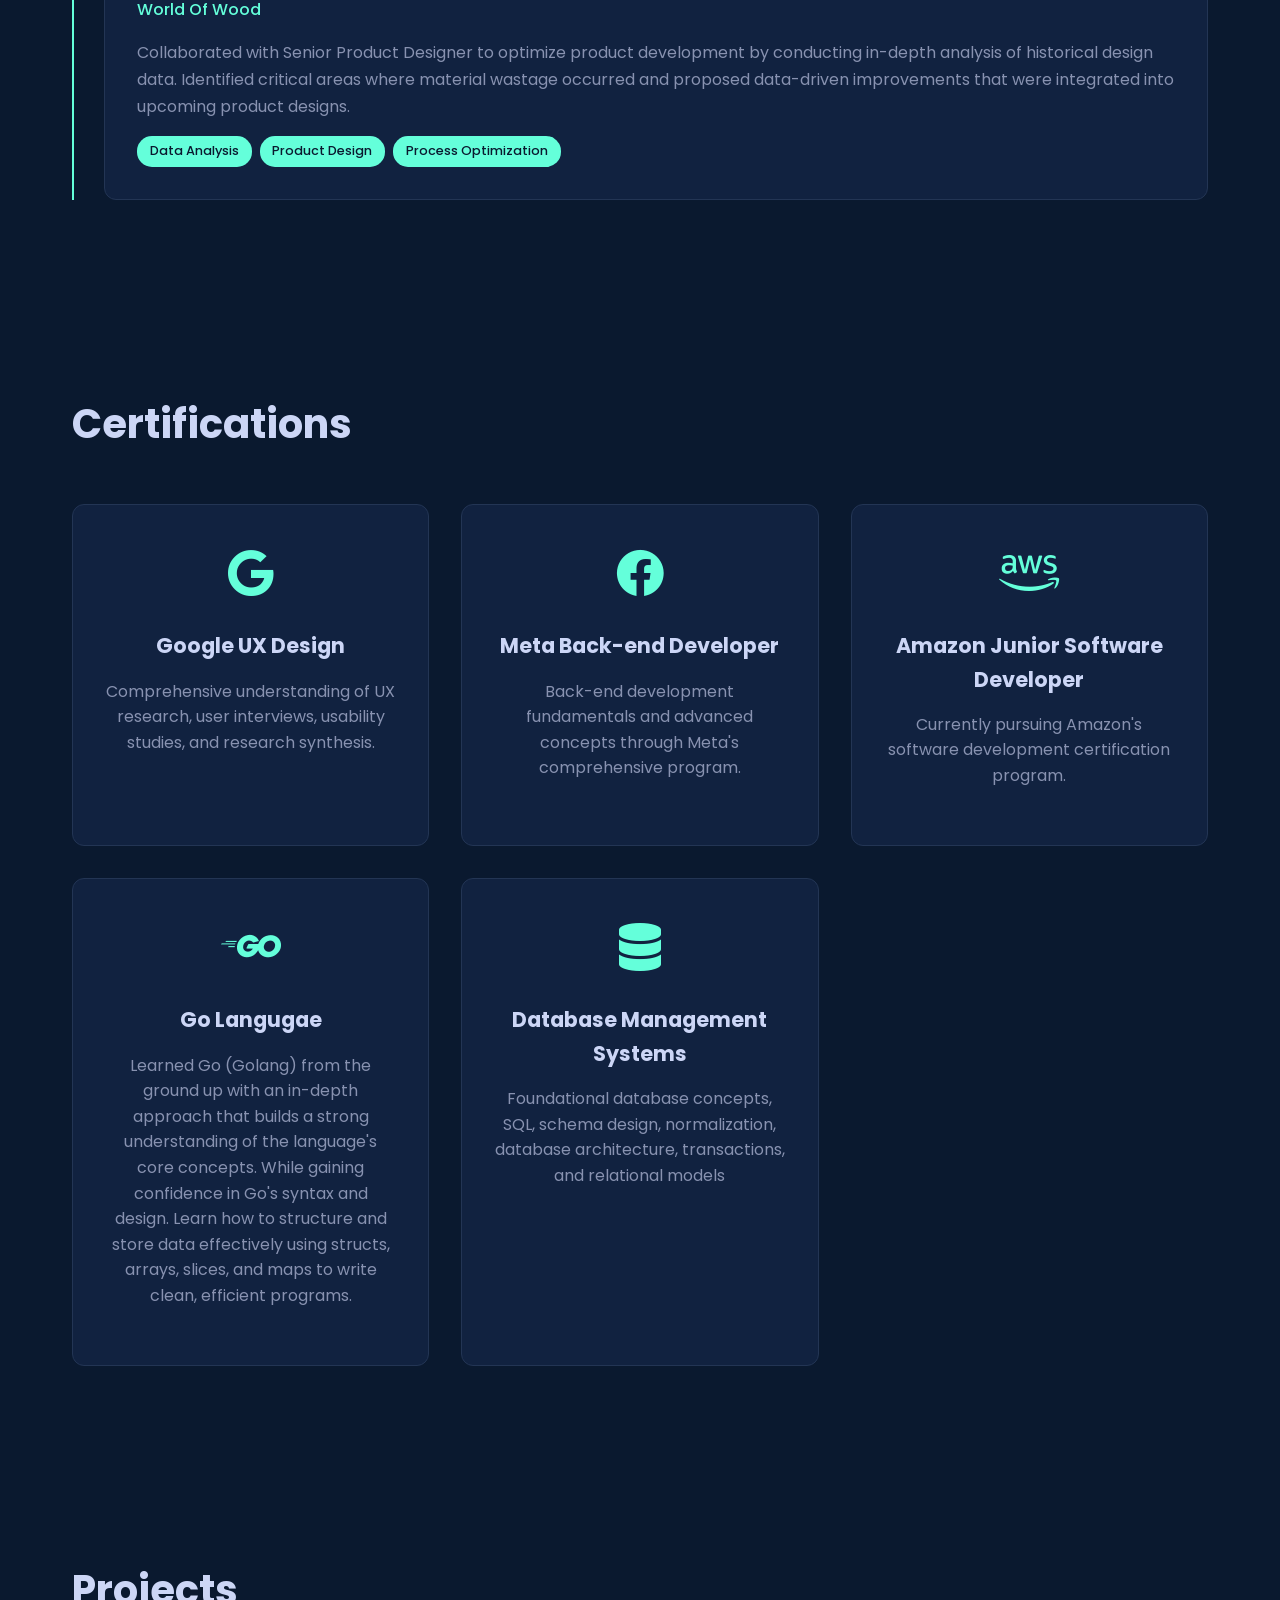
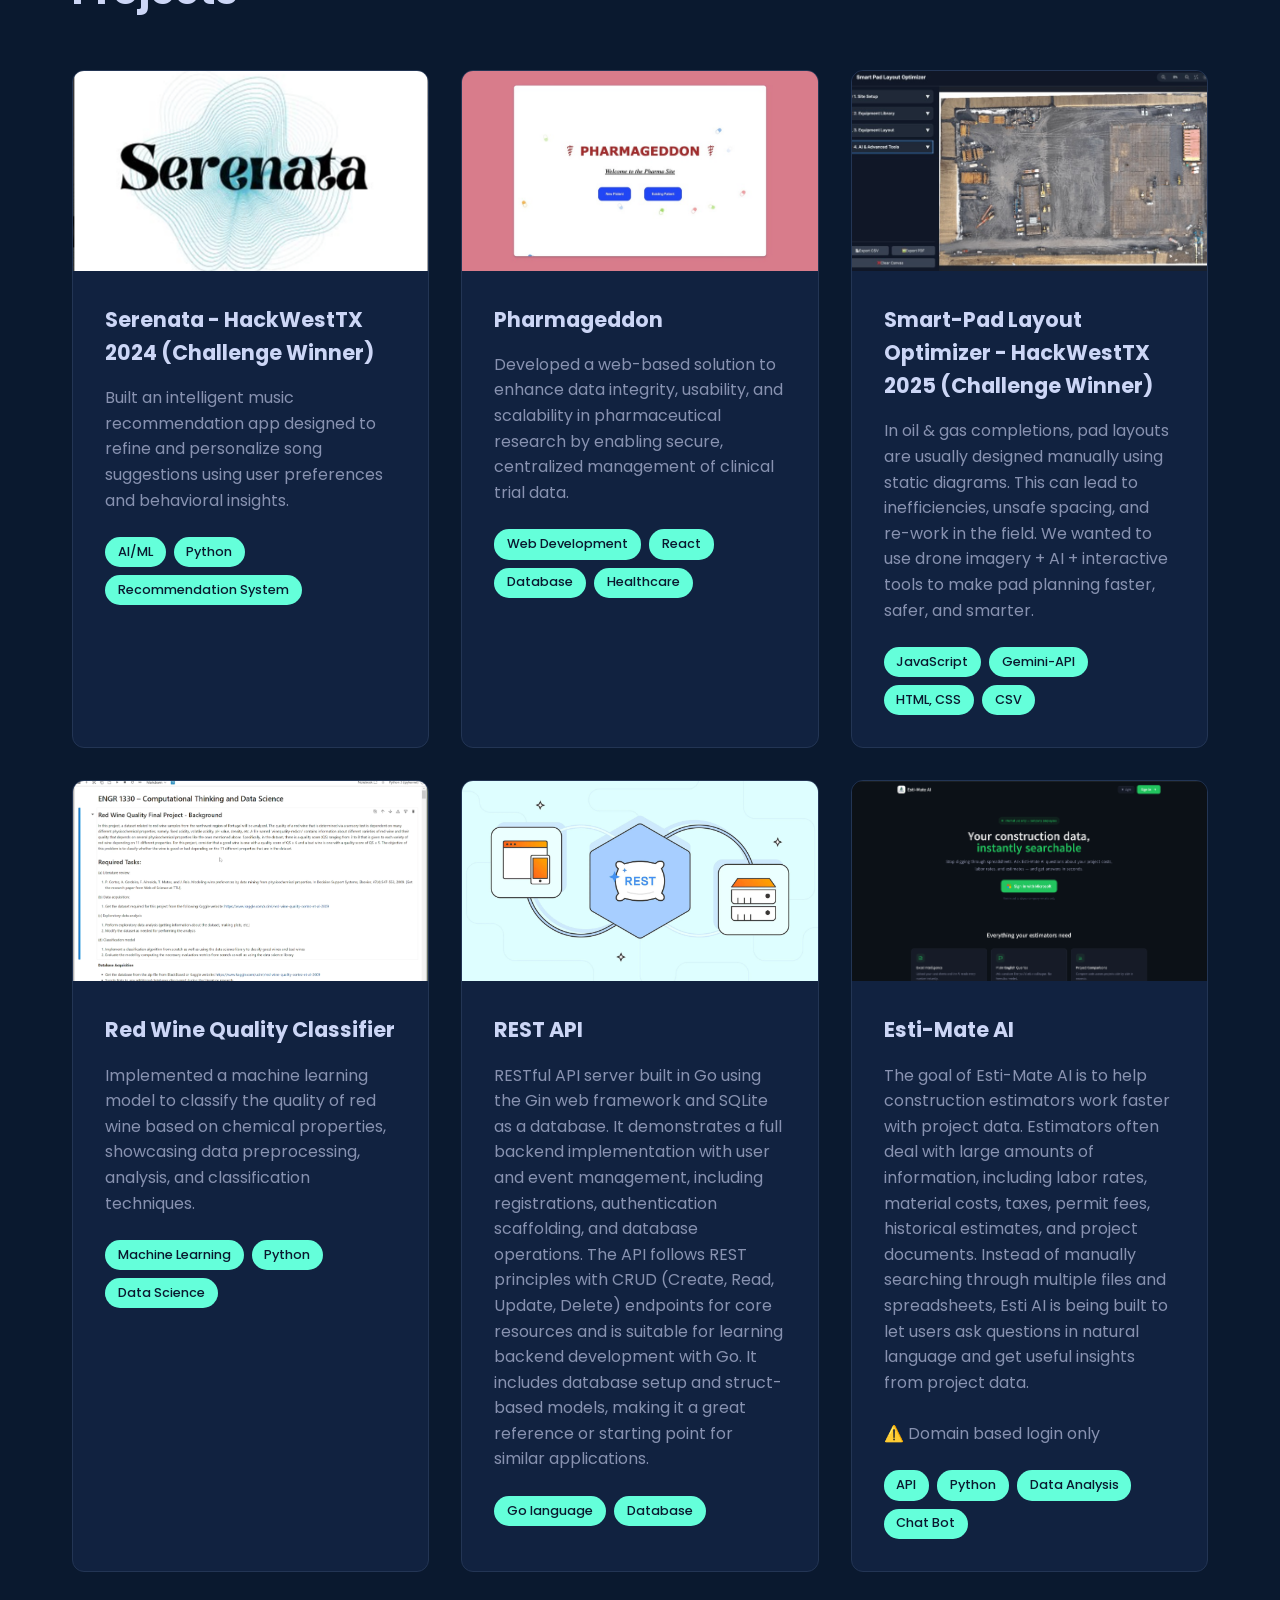
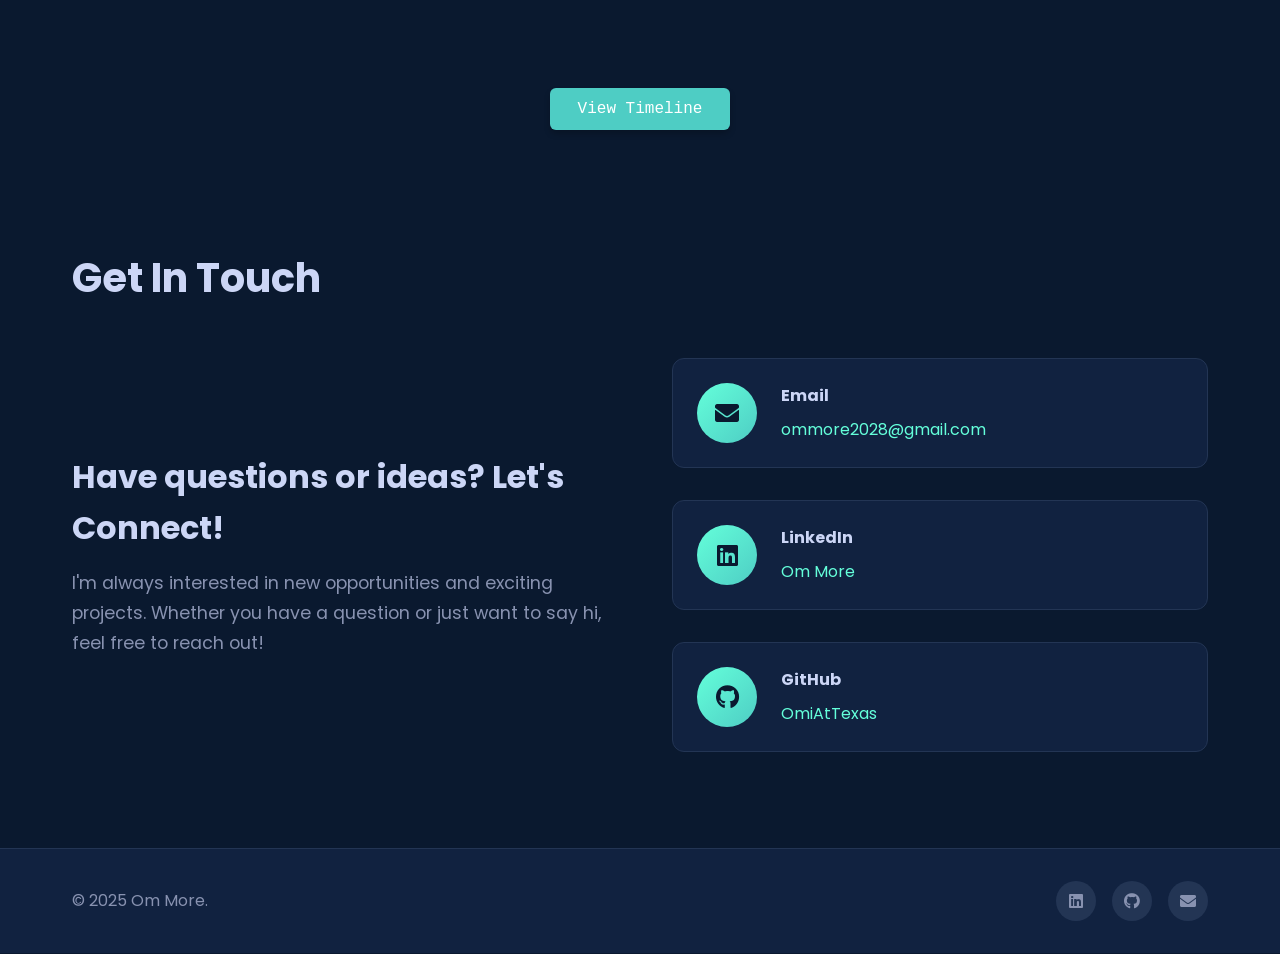
==== commit 446bf945: "updated resume upload" ====
--- a/index.html
+++ b/index.html
@@ -43,7 +43,7 @@
         <li><a href="#experience" class="nav-link">Experience</a></li>
         <li><a href="#certifications" class="nav-link">Certifications</a></li>
         <li><a href="#projects" class="nav-link">Projects</a></li>
-        <li><a href="assests/Om More_Resume.pdf" class="nav-link" target="_blank">Resume</a></li>
+        <li><a href="assests/Om_More_Resume.pdf" class="nav-link" target="_blank">Resume</a></li>
         <li><a href="#contact" class="nav-link">Contact</a></li>
       </ul>
       </div>
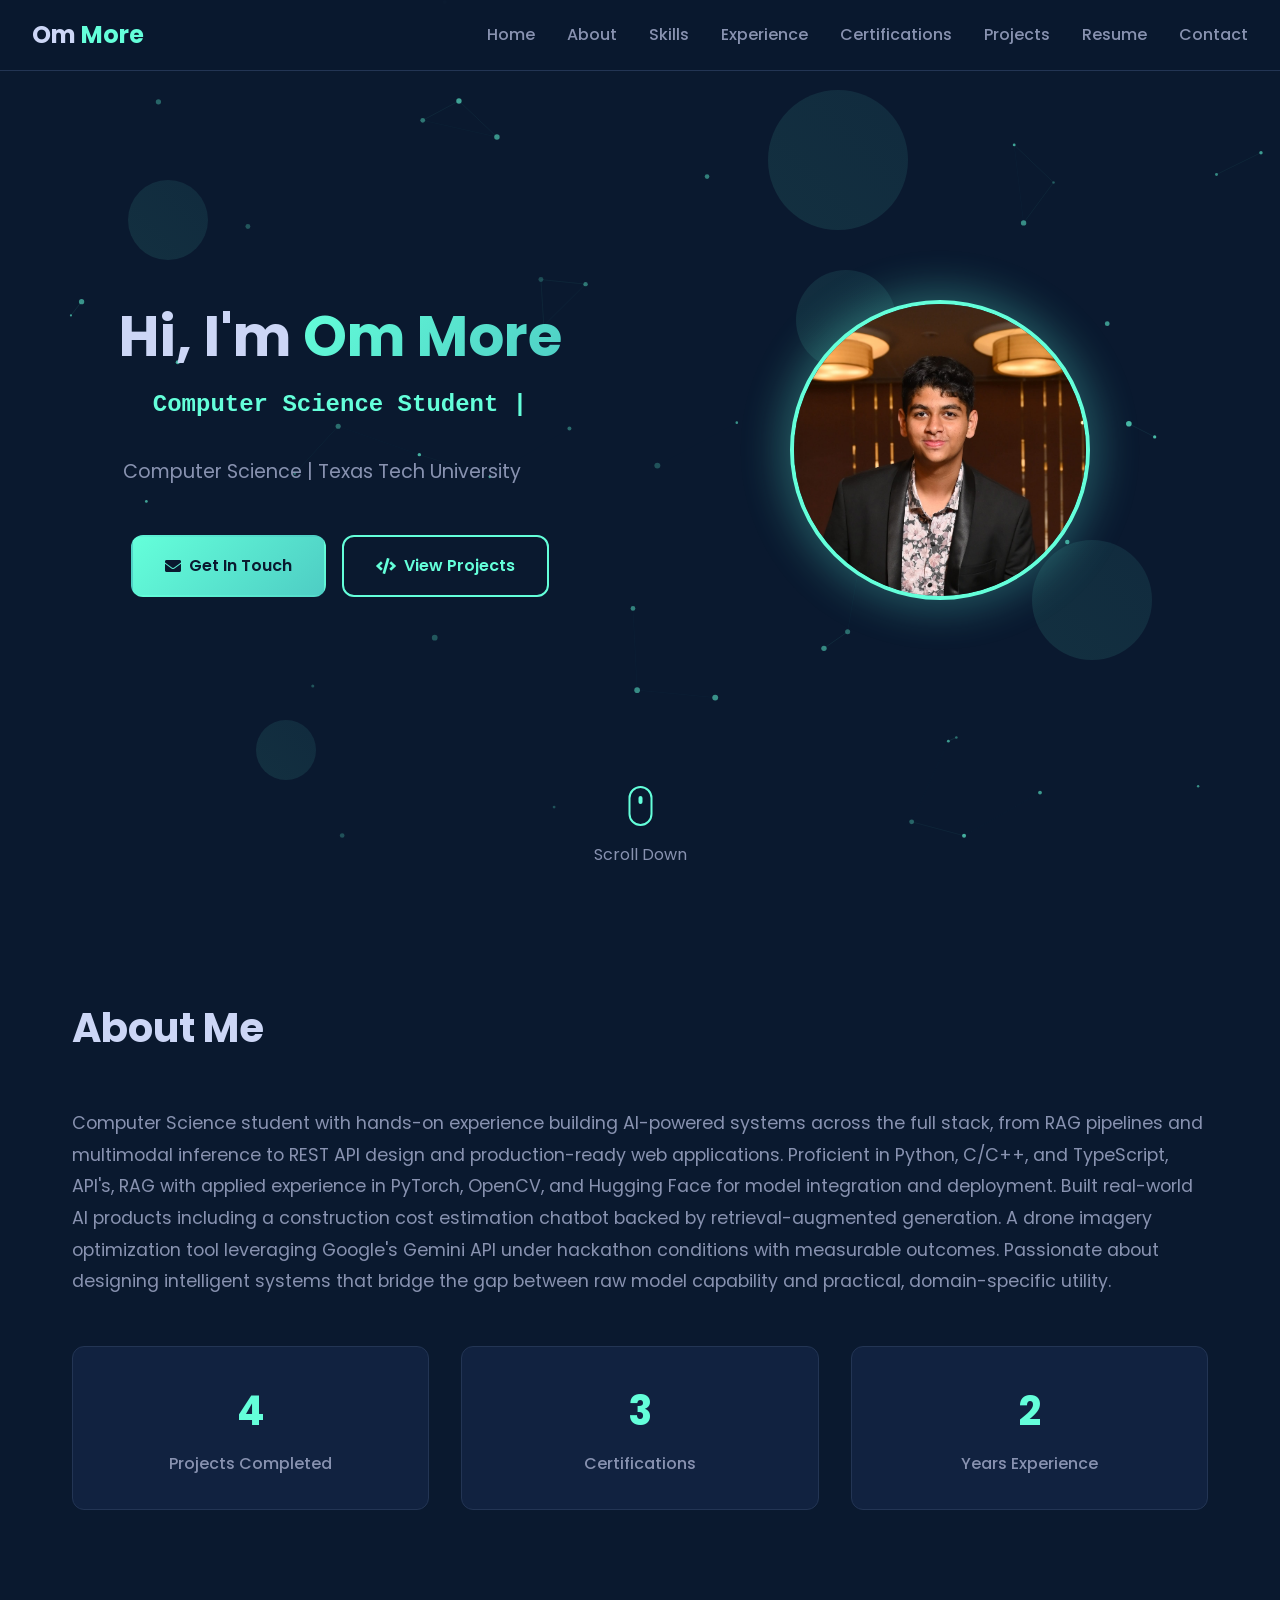
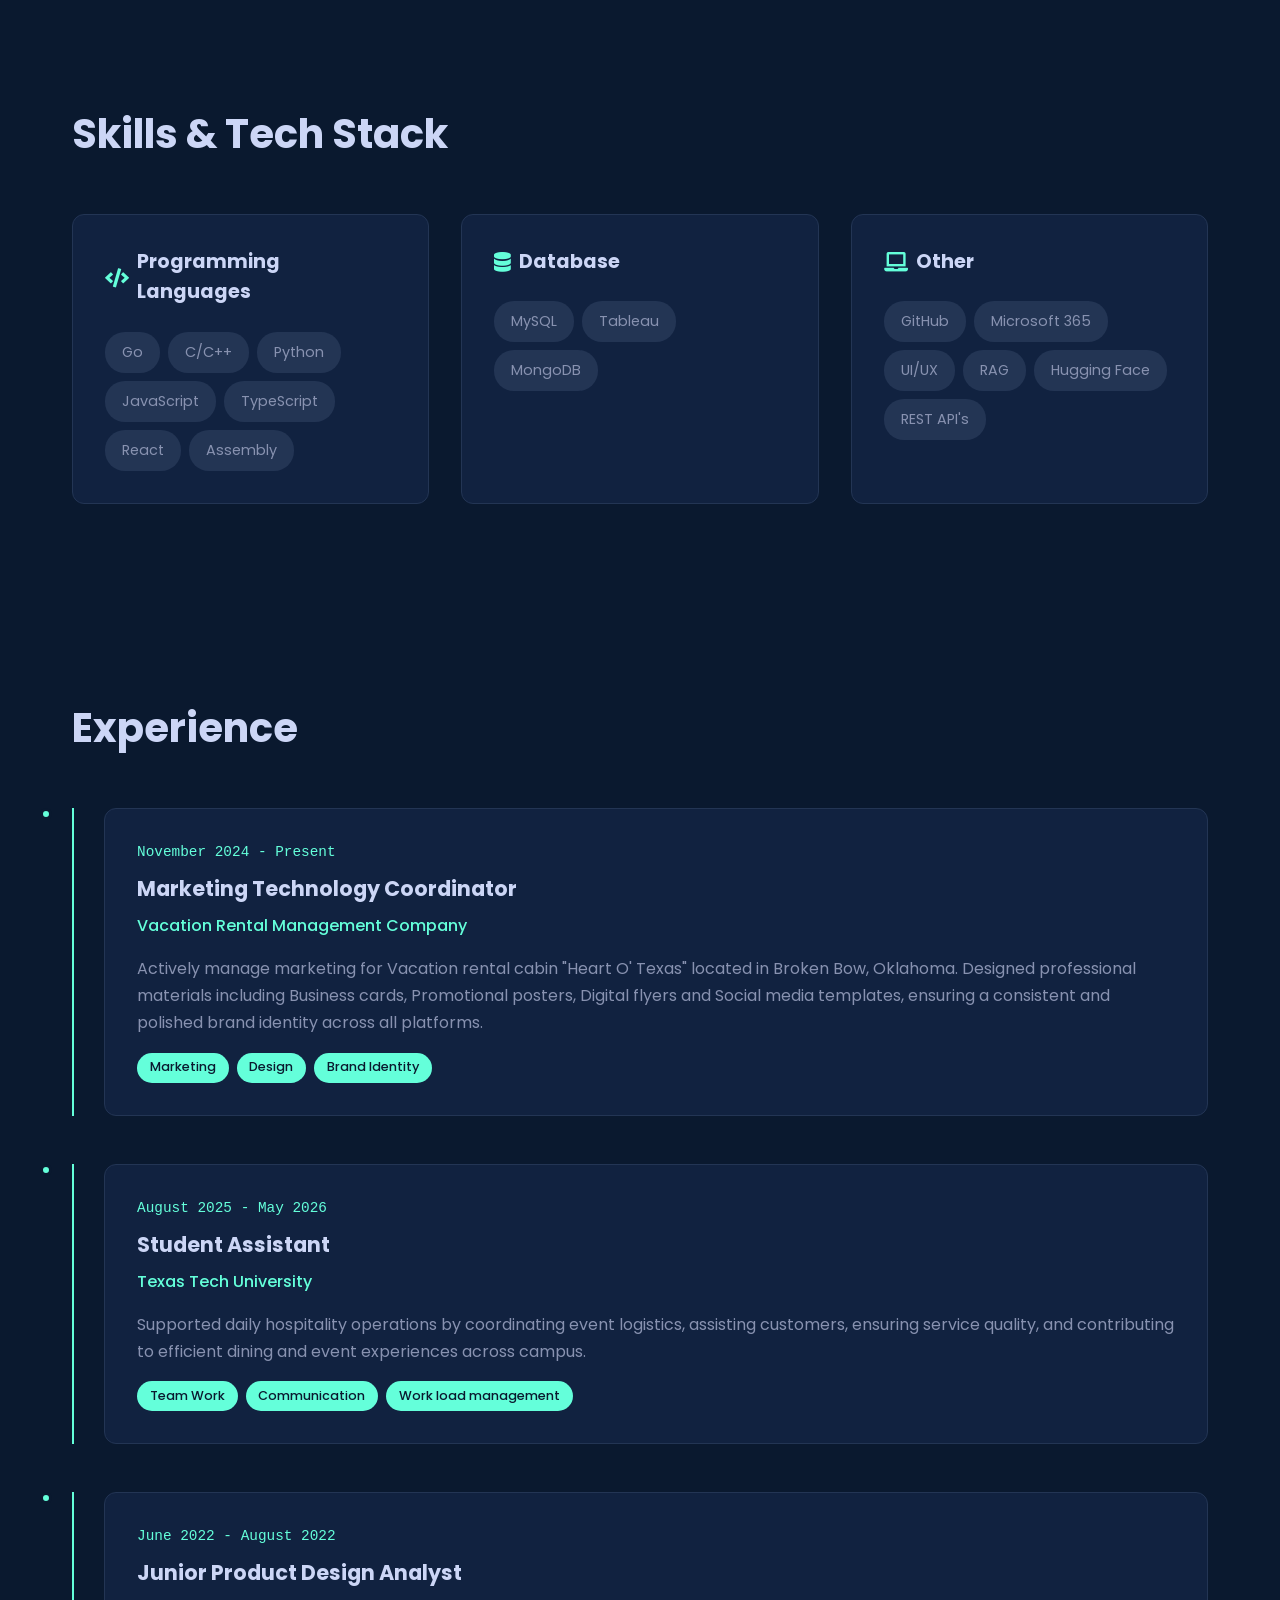
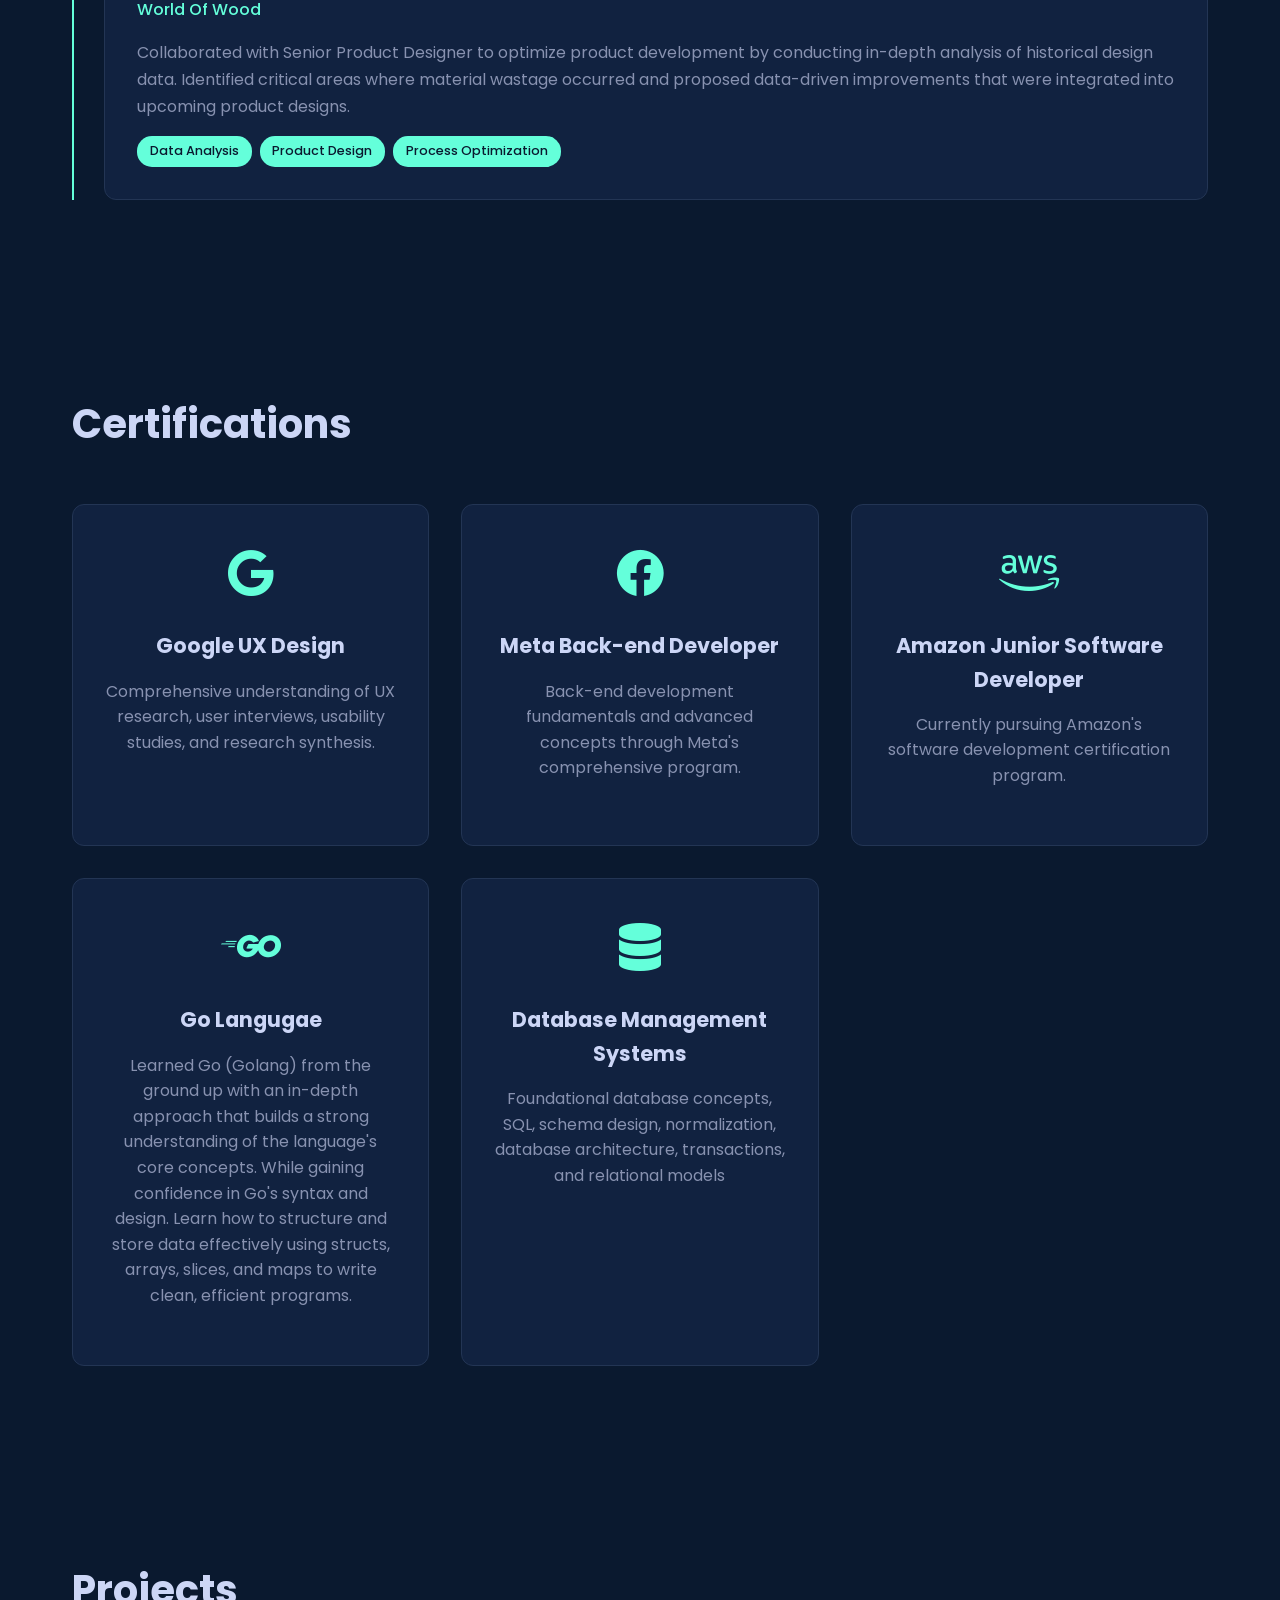
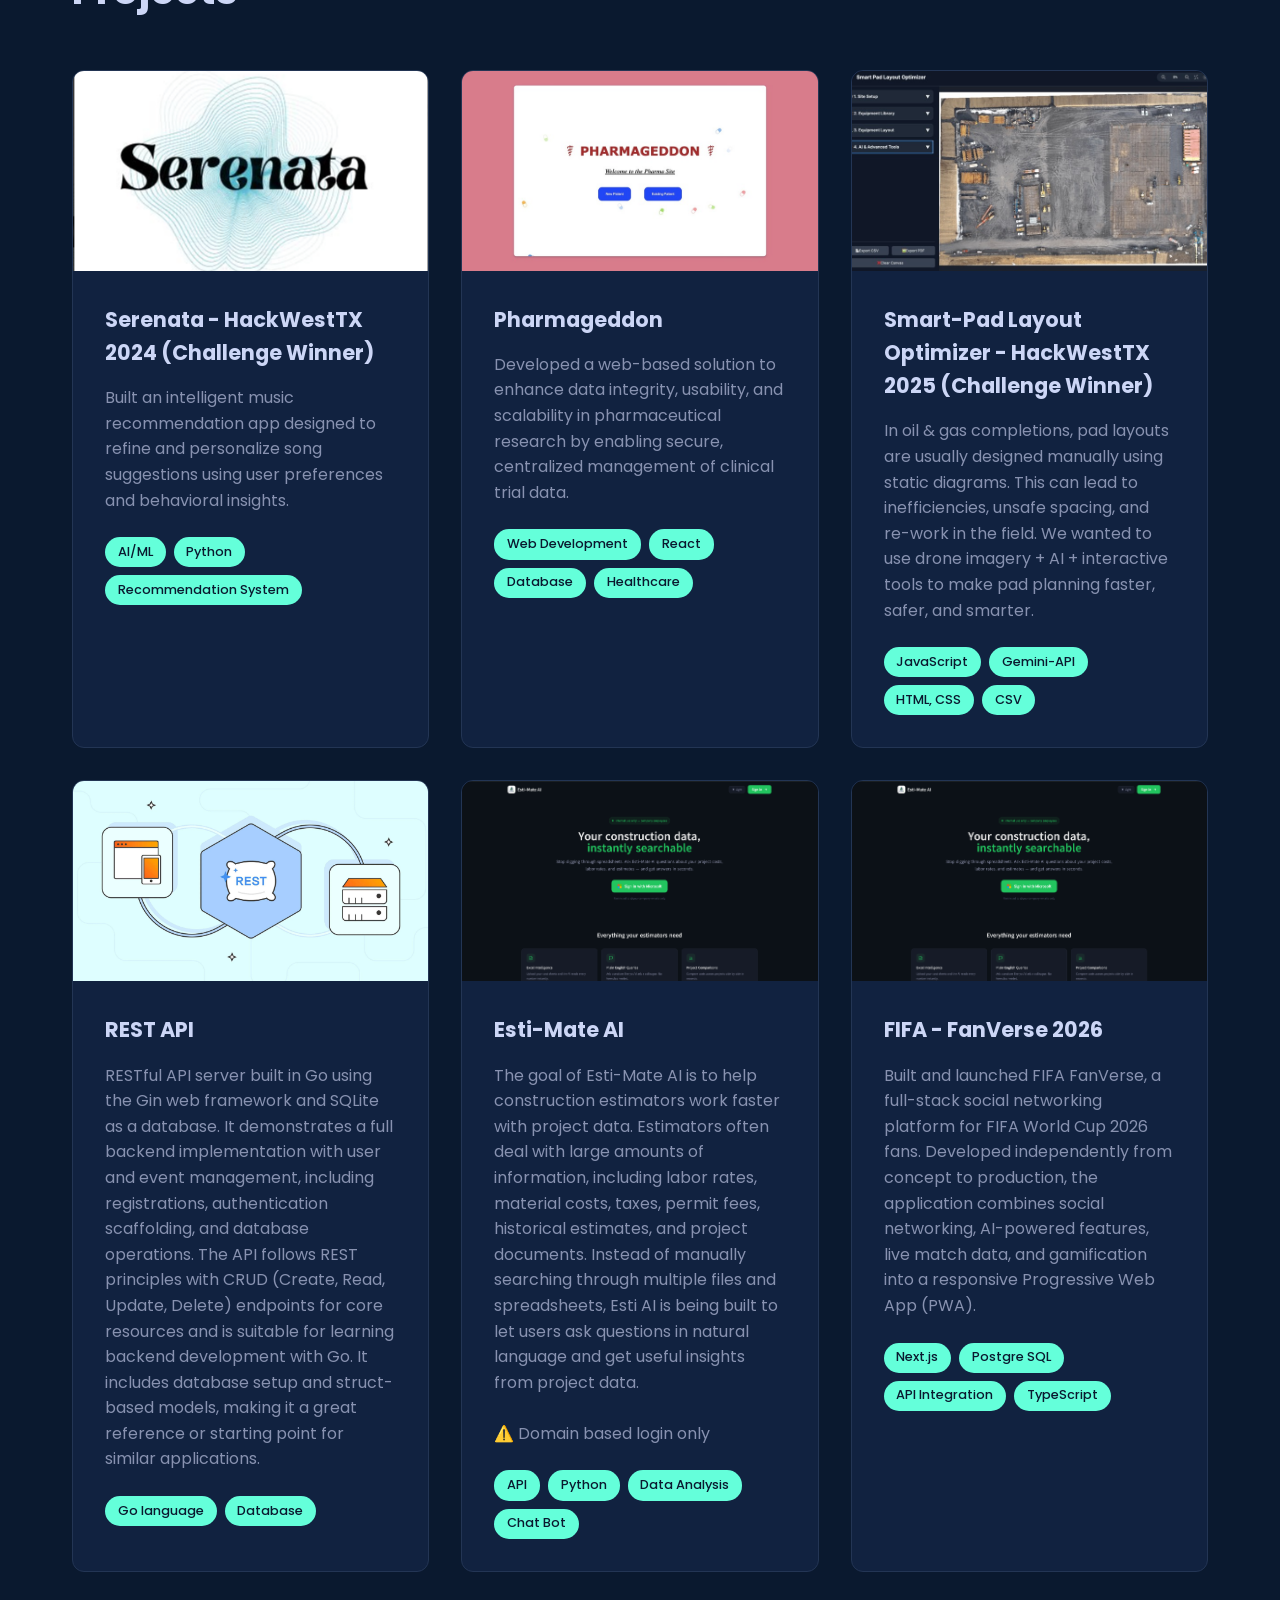
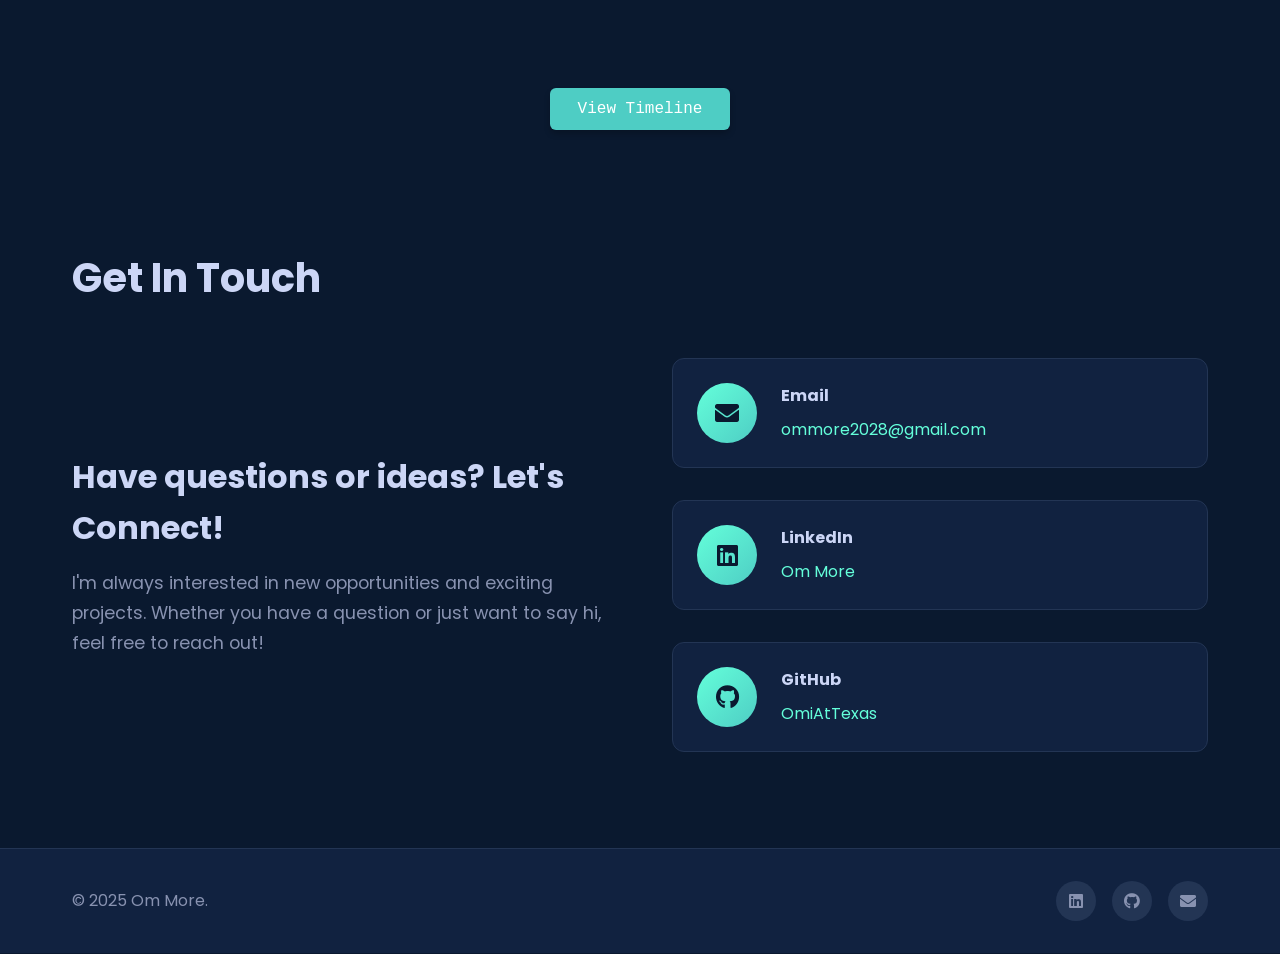
==== commit 20f8ef05: "project and timeline update" ====
--- a/index.html
+++ b/index.html
@@ -396,29 +396,6 @@
 
           <div class="project-card">
             <div class="project-image">
-              <img src="assests/redwine classifier.png" alt="redwine Project" class="project-img">
-              <div class="project-overlay">
-                <div class="project-links">
-                  <a href="https://youtu.be/tsTCNvwddmc?si=Ck7muSe67AinamA5" target="_blank" class="project-link">
-                    <i class="fas fa-external-link-alt"></i>
-                  </a>
-                </div>
-              </div>
-            </div>
-            <div class="project-content">
-              <h3>Red Wine Quality Classifier</h3>
-              <p>Implemented a machine learning model to classify the quality of red wine based on chemical
-                properties, showcasing data preprocessing, analysis, and classification techniques.</p>
-              <div class="project-tech">
-                <span class="tech-tag">Machine Learning</span>
-                <span class="tech-tag">Python</span>
-                <span class="tech-tag">Data Science</span>
-              </div>
-            </div>
-          </div>
-
-          <div class="project-card">
-            <div class="project-image">
               <img src="assests/restapi.jpg" alt="Rest API" class="project-img">
               <div class="project-overlay">
                 <div class="project-links">
@@ -473,8 +450,35 @@
               </div>
             </div>
           </div>
-        </div>
-      </div>
+
+          <div class="project-card">
+            <div class="project-image">
+              <img src="assests/Estimateai.png" alt="redwine Project" class="project-img">
+              <div class="project-overlay">
+                <div class="project-links">
+                  <a href="https://www.fifafanverse.com" target="_blank" class="project-link">
+                    <i class="fas fa-external-link-alt"></i>
+                  </a>
+                </div>
+              </div>
+            </div>
+            <div class="project-content">
+              <h3>FIFA - FanVerse 2026</h3>
+              <p>Built and launched FIFA FanVerse, a full-stack social networking platform for FIFA World Cup 2026 fans.
+                Developed independently from concept to production, the application combines social networking,
+                AI-powered features, live match data, and gamification into a responsive Progressive Web App (PWA).</p>
+              <div class="project-tech">
+                <span class="tech-tag">Next.js</span>
+                <span class="tech-tag">Postgre SQL</span>
+                <span class="tech-tag">API Integration</span>
+                <span class="tech-tag">TypeScript</span>
+              </div>
+            </div>
+          </div>
+
+        </div>
+      </div>
+
     </section>
 
     <div>
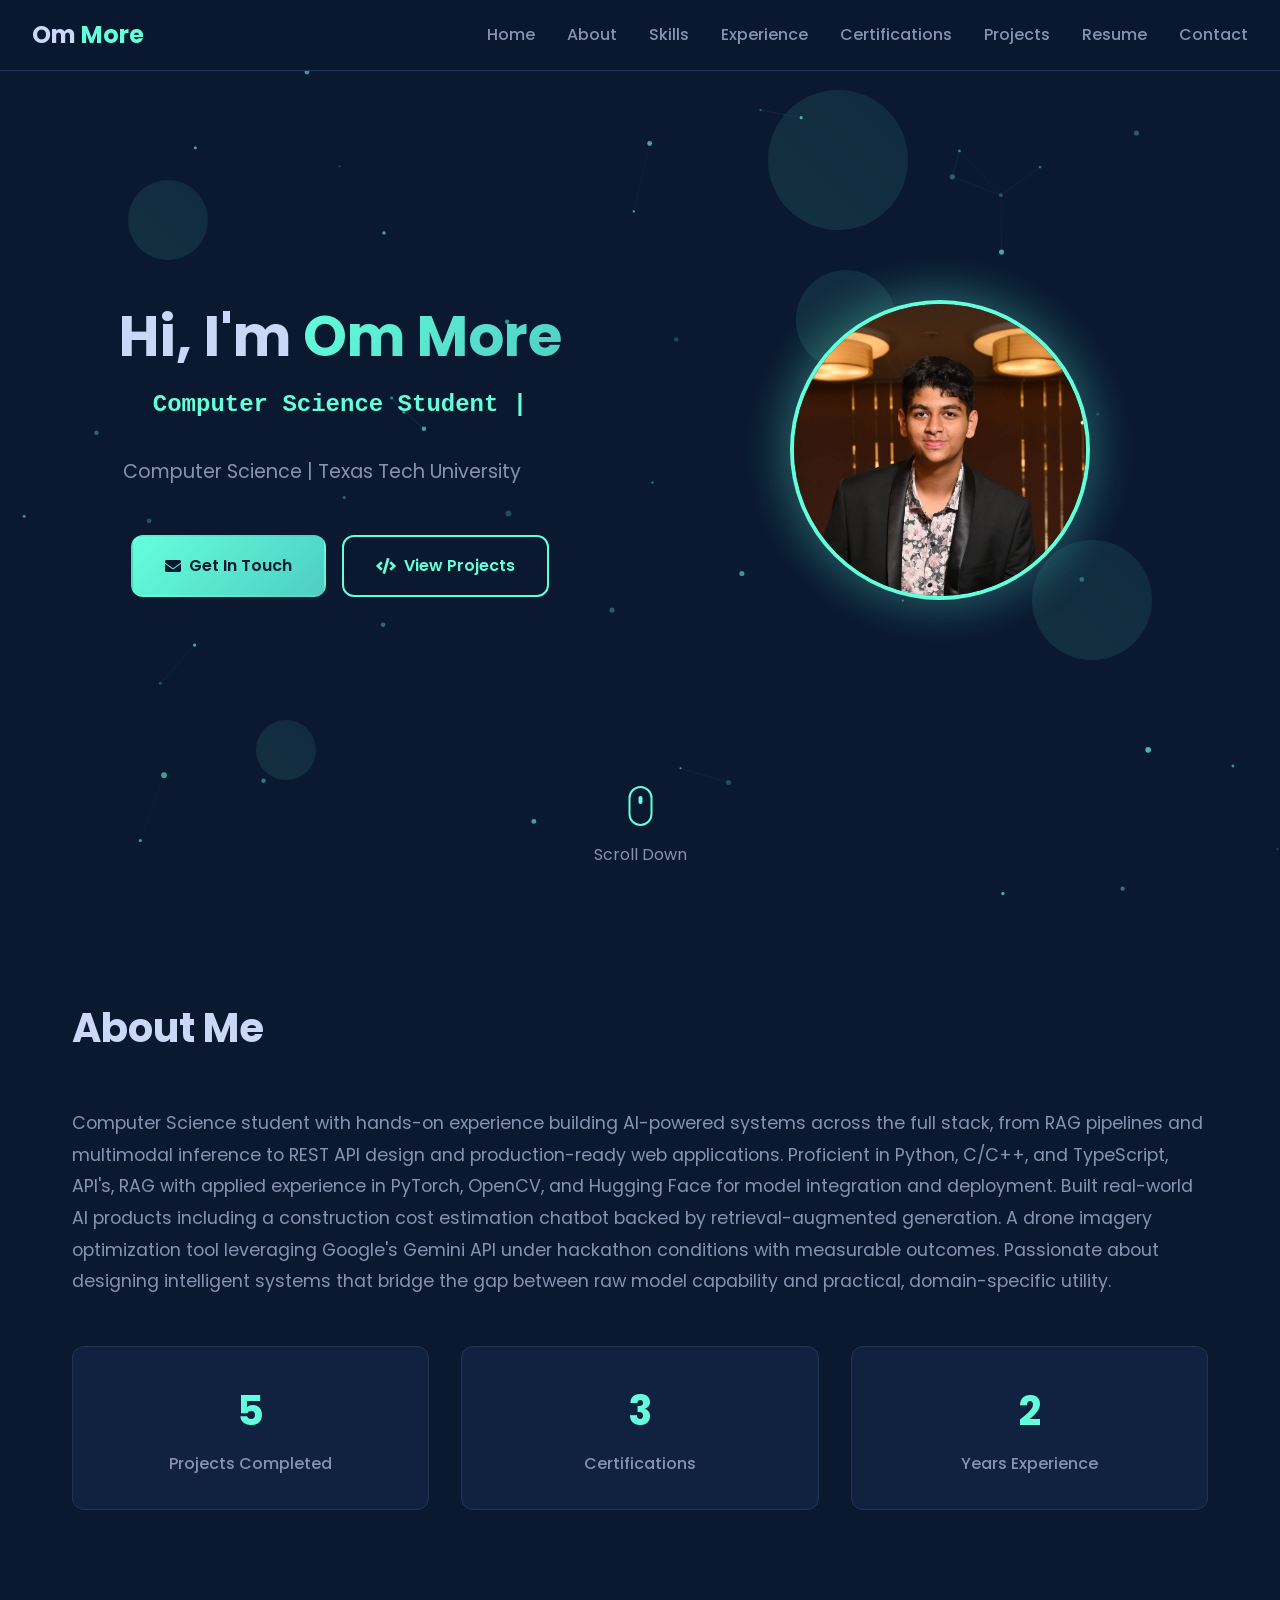
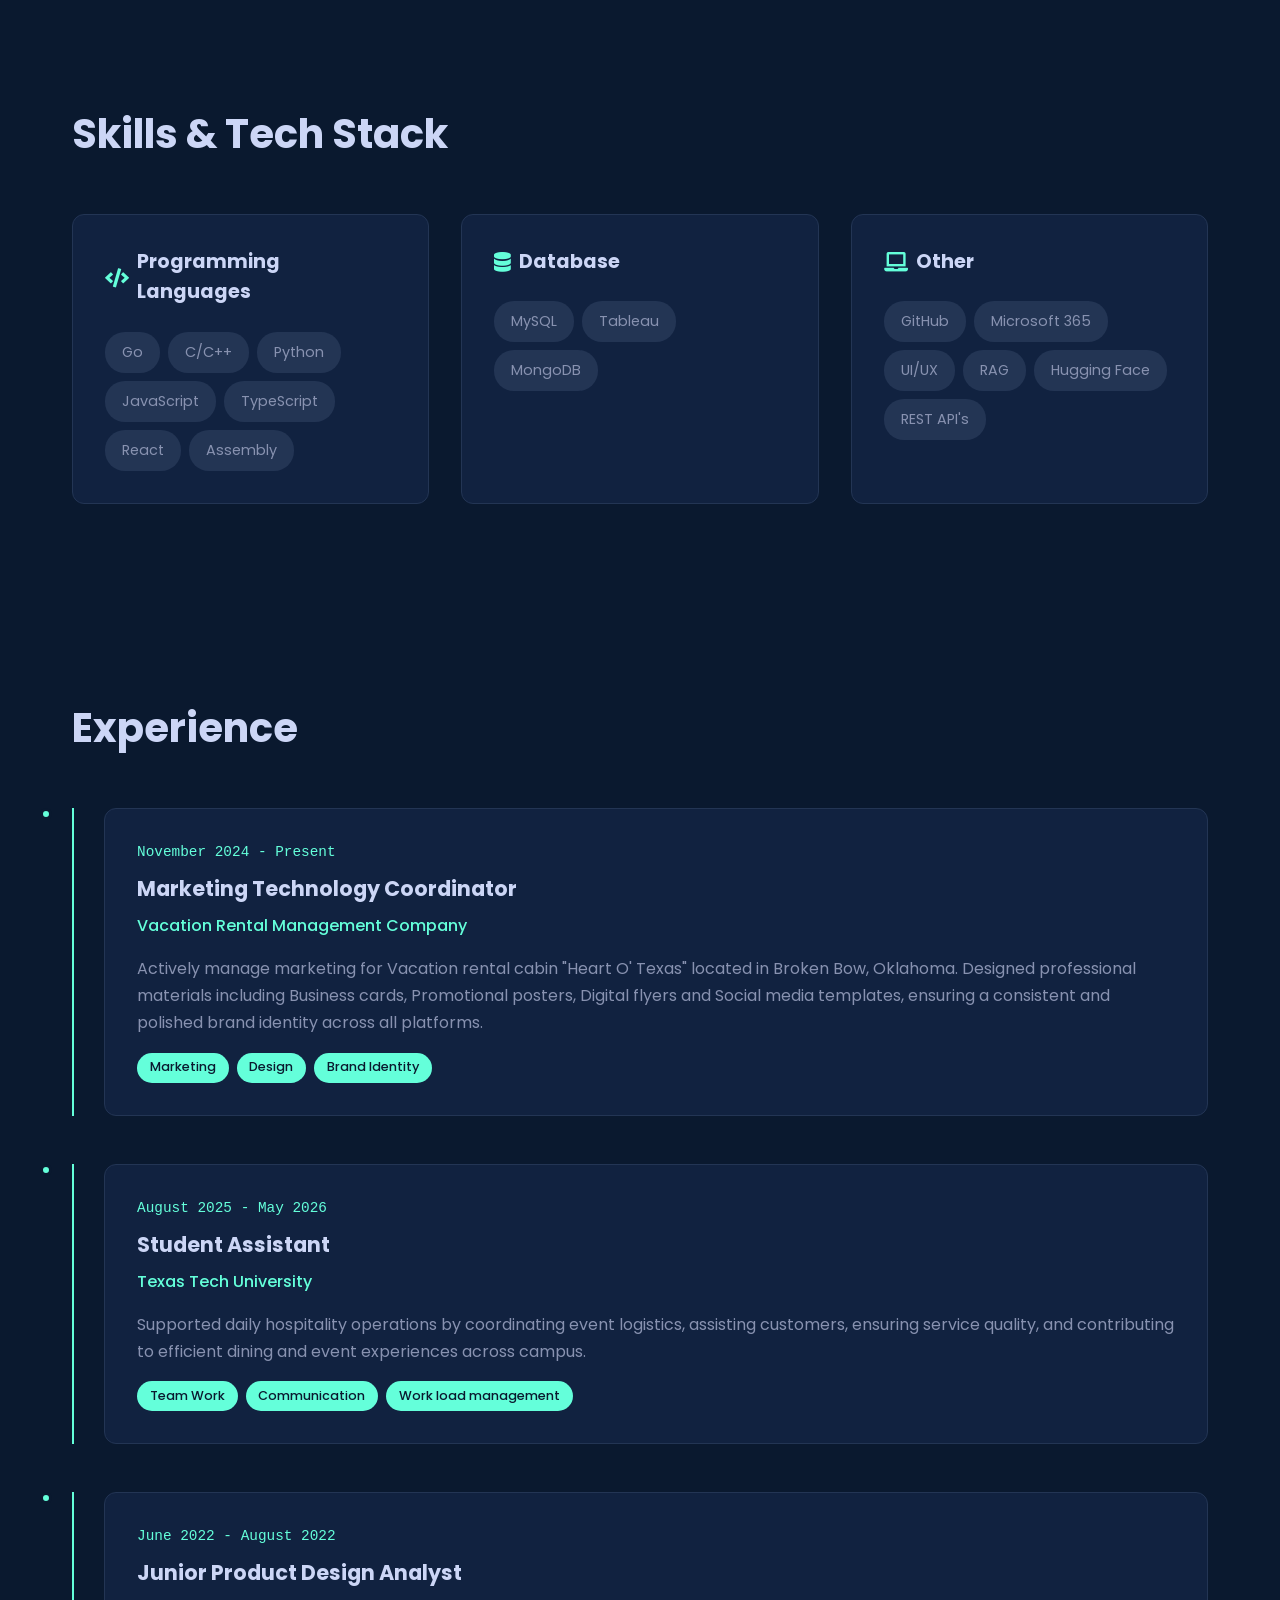
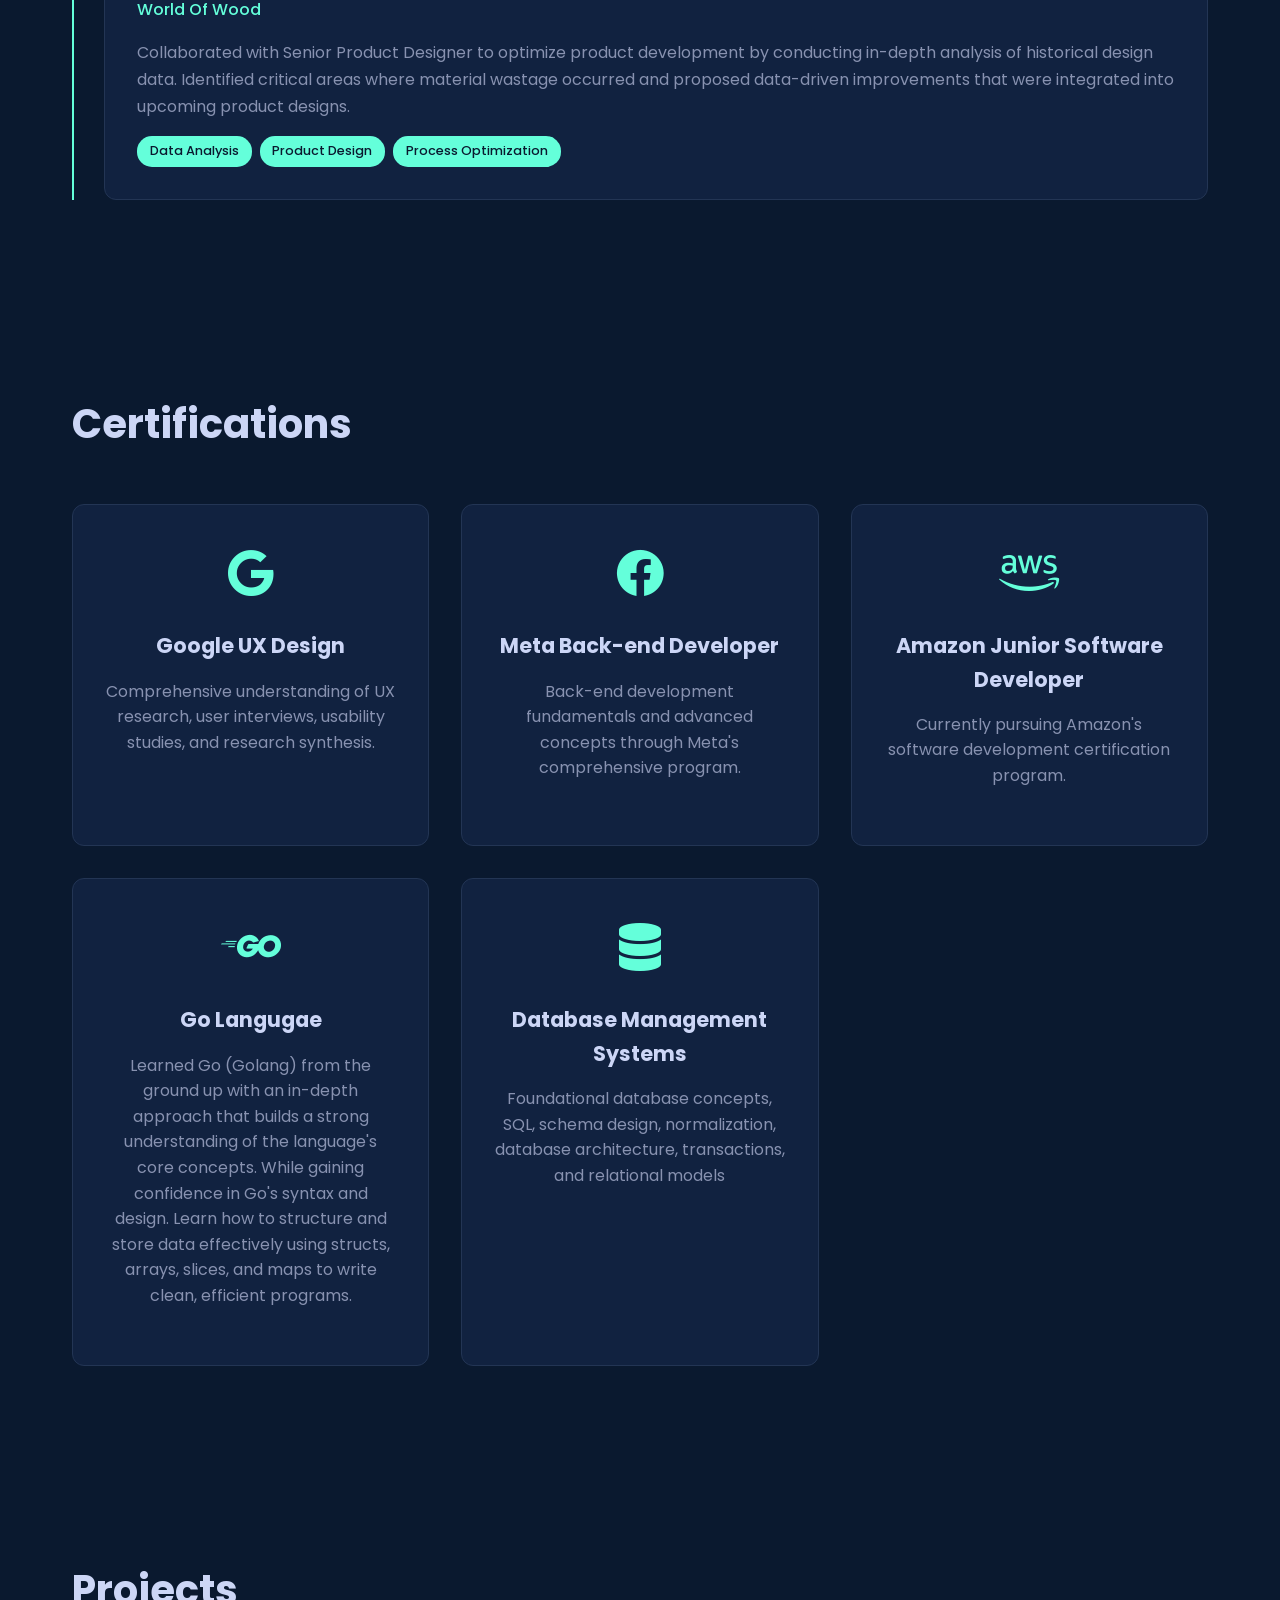
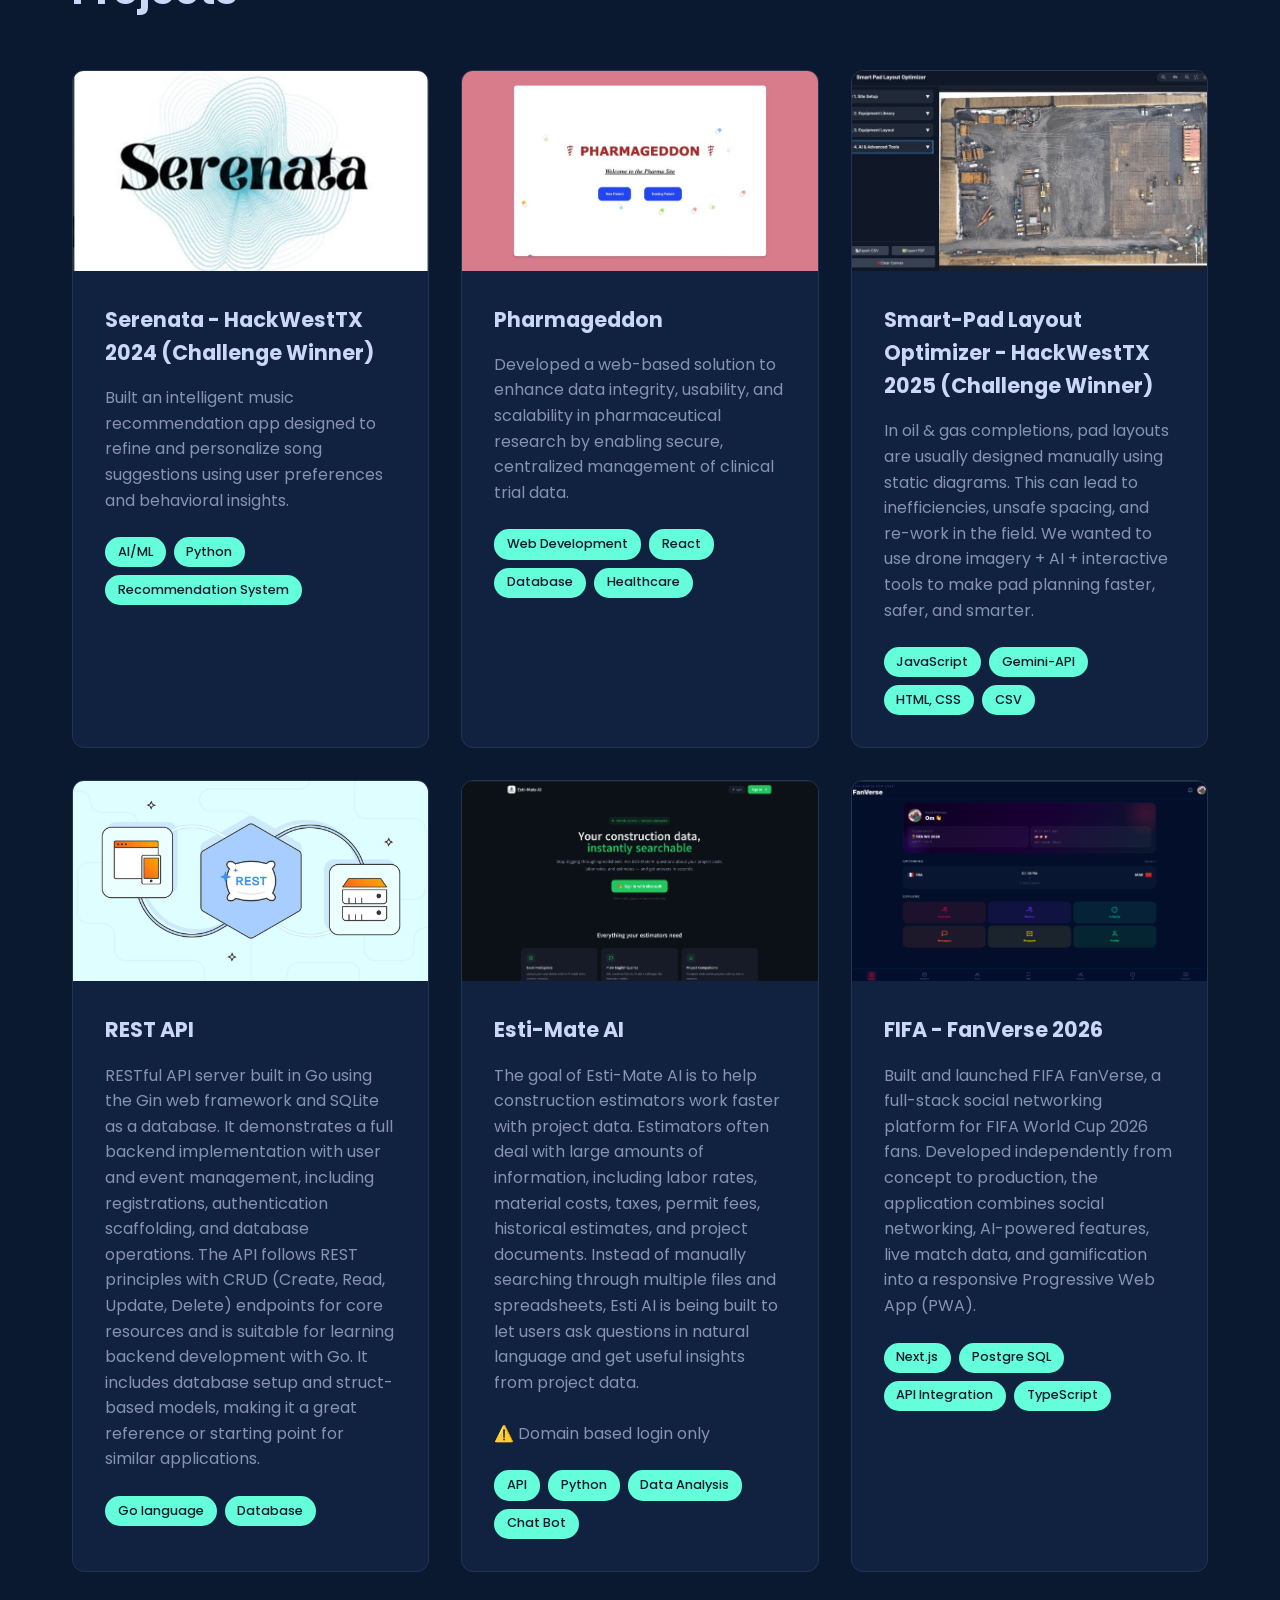
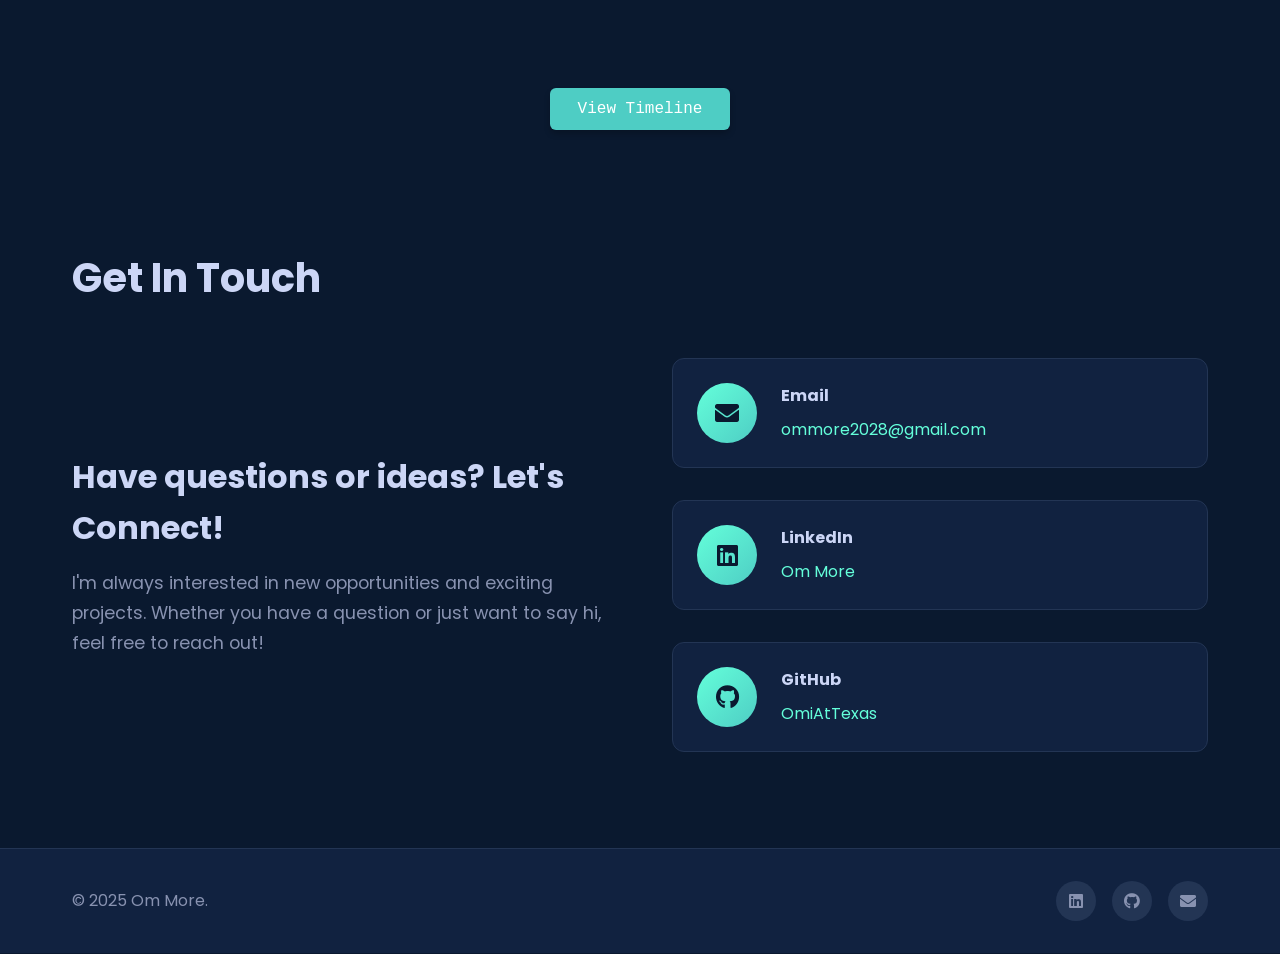
==== commit e36c3c47: "project image update" ====
--- a/index.html
+++ b/index.html
@@ -453,7 +453,7 @@
 
           <div class="project-card">
             <div class="project-image">
-              <img src="assests/Estimateai.png" alt="redwine Project" class="project-img">
+              <img src="assests/fanverse.png" alt="redwine Project" class="project-img">
               <div class="project-overlay">
                 <div class="project-links">
                   <a href="https://www.fifafanverse.com" target="_blank" class="project-link">
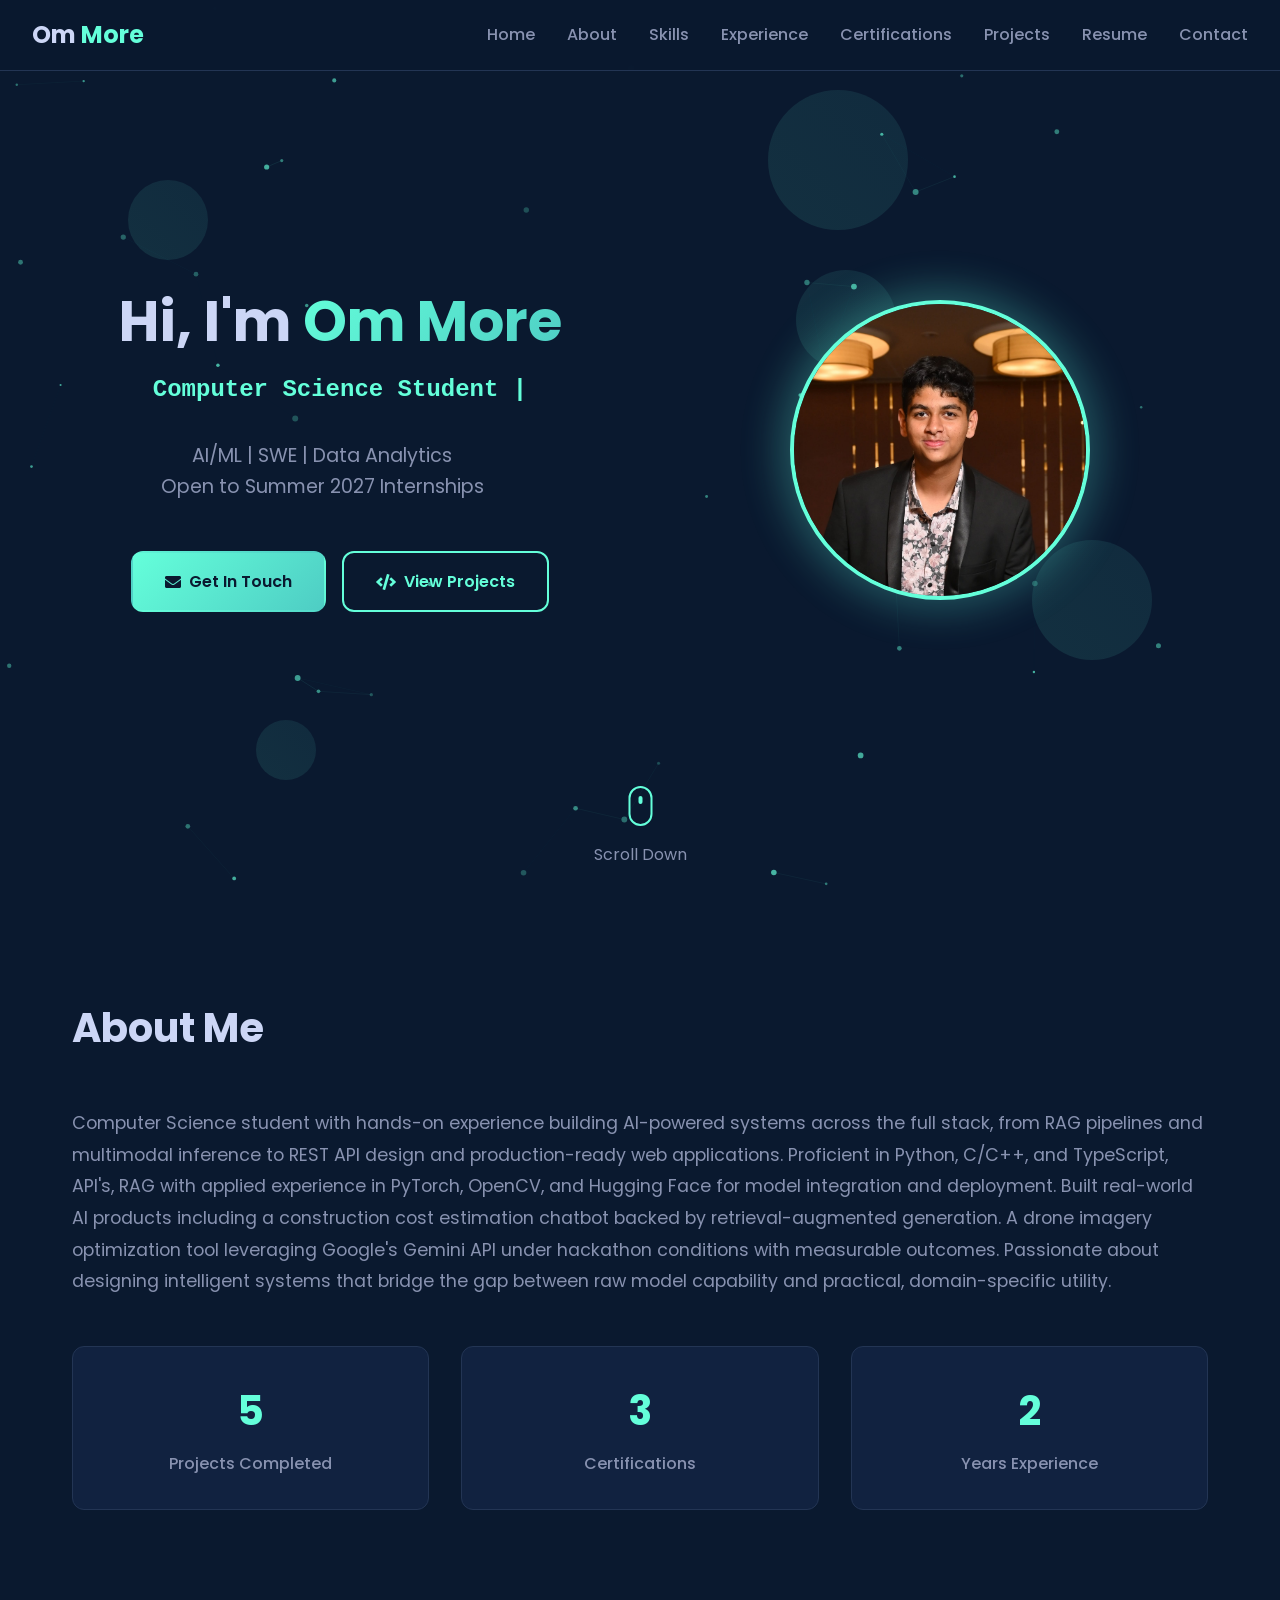
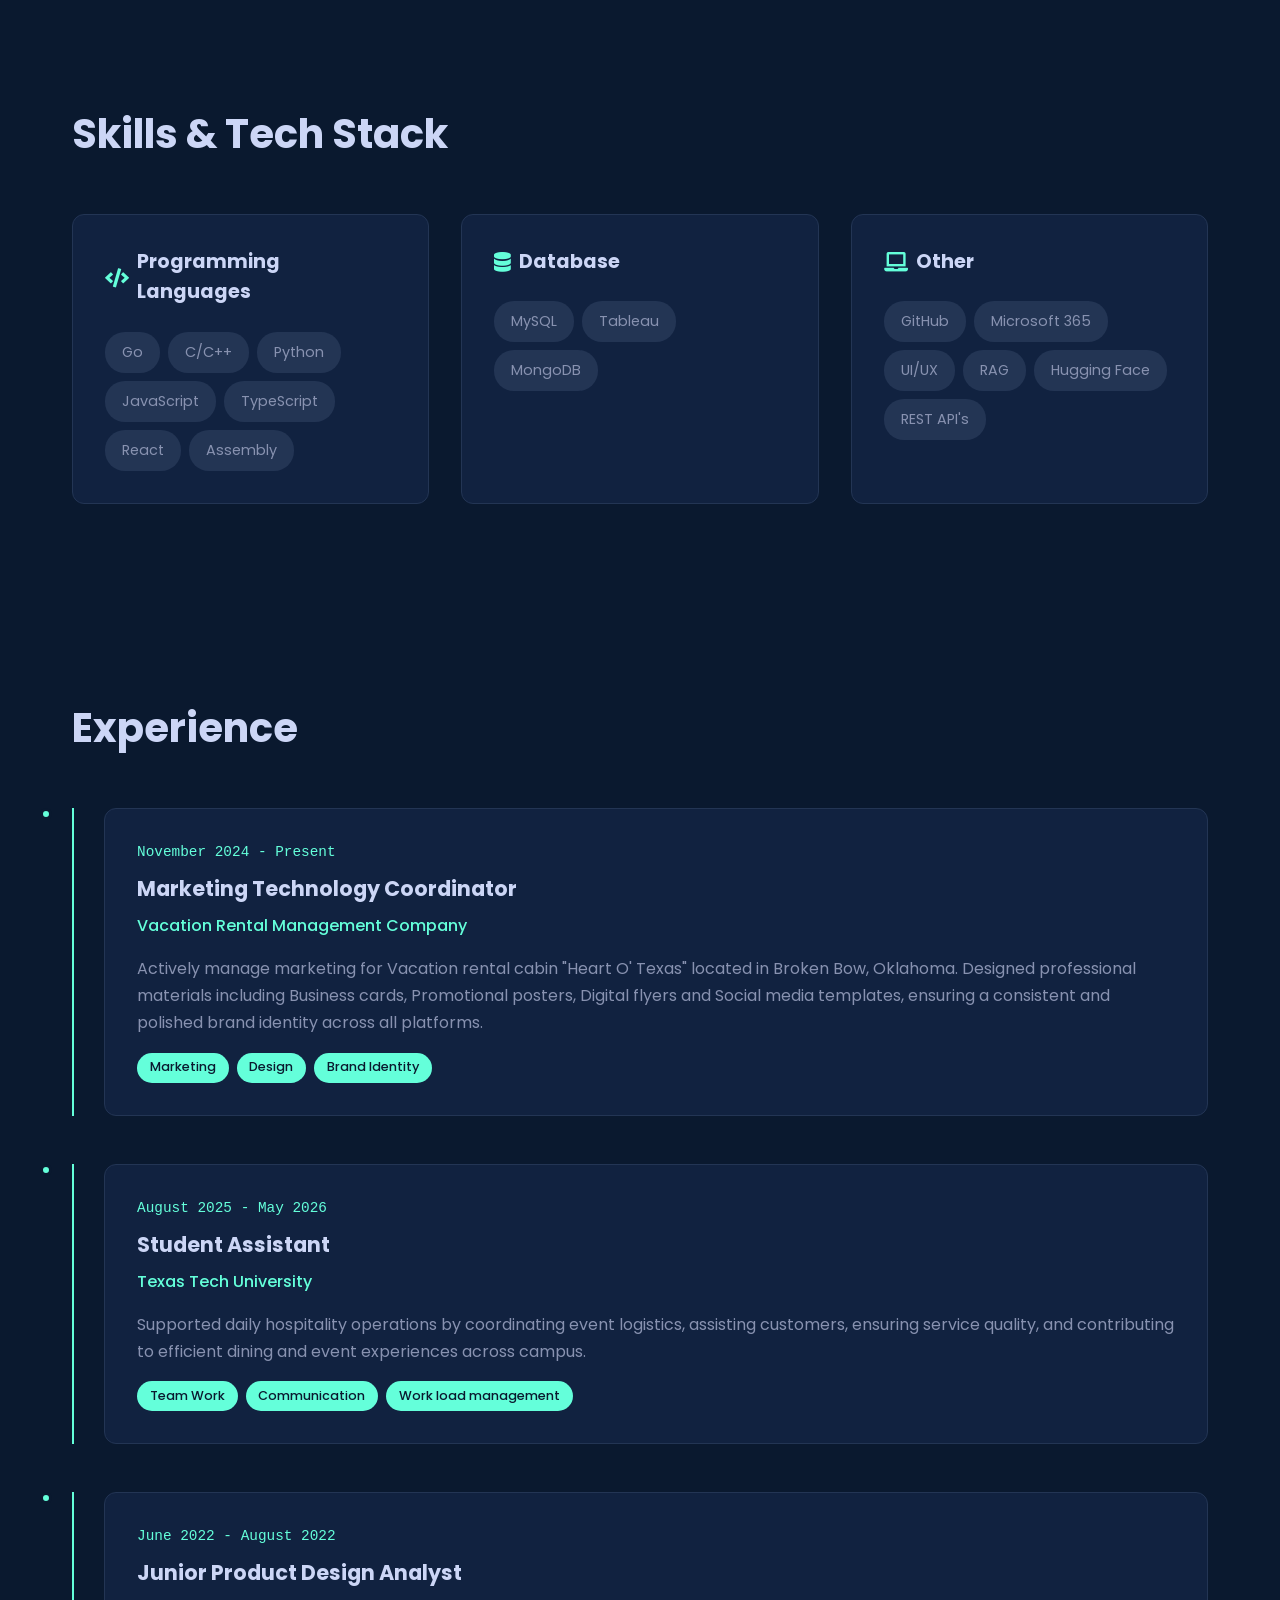
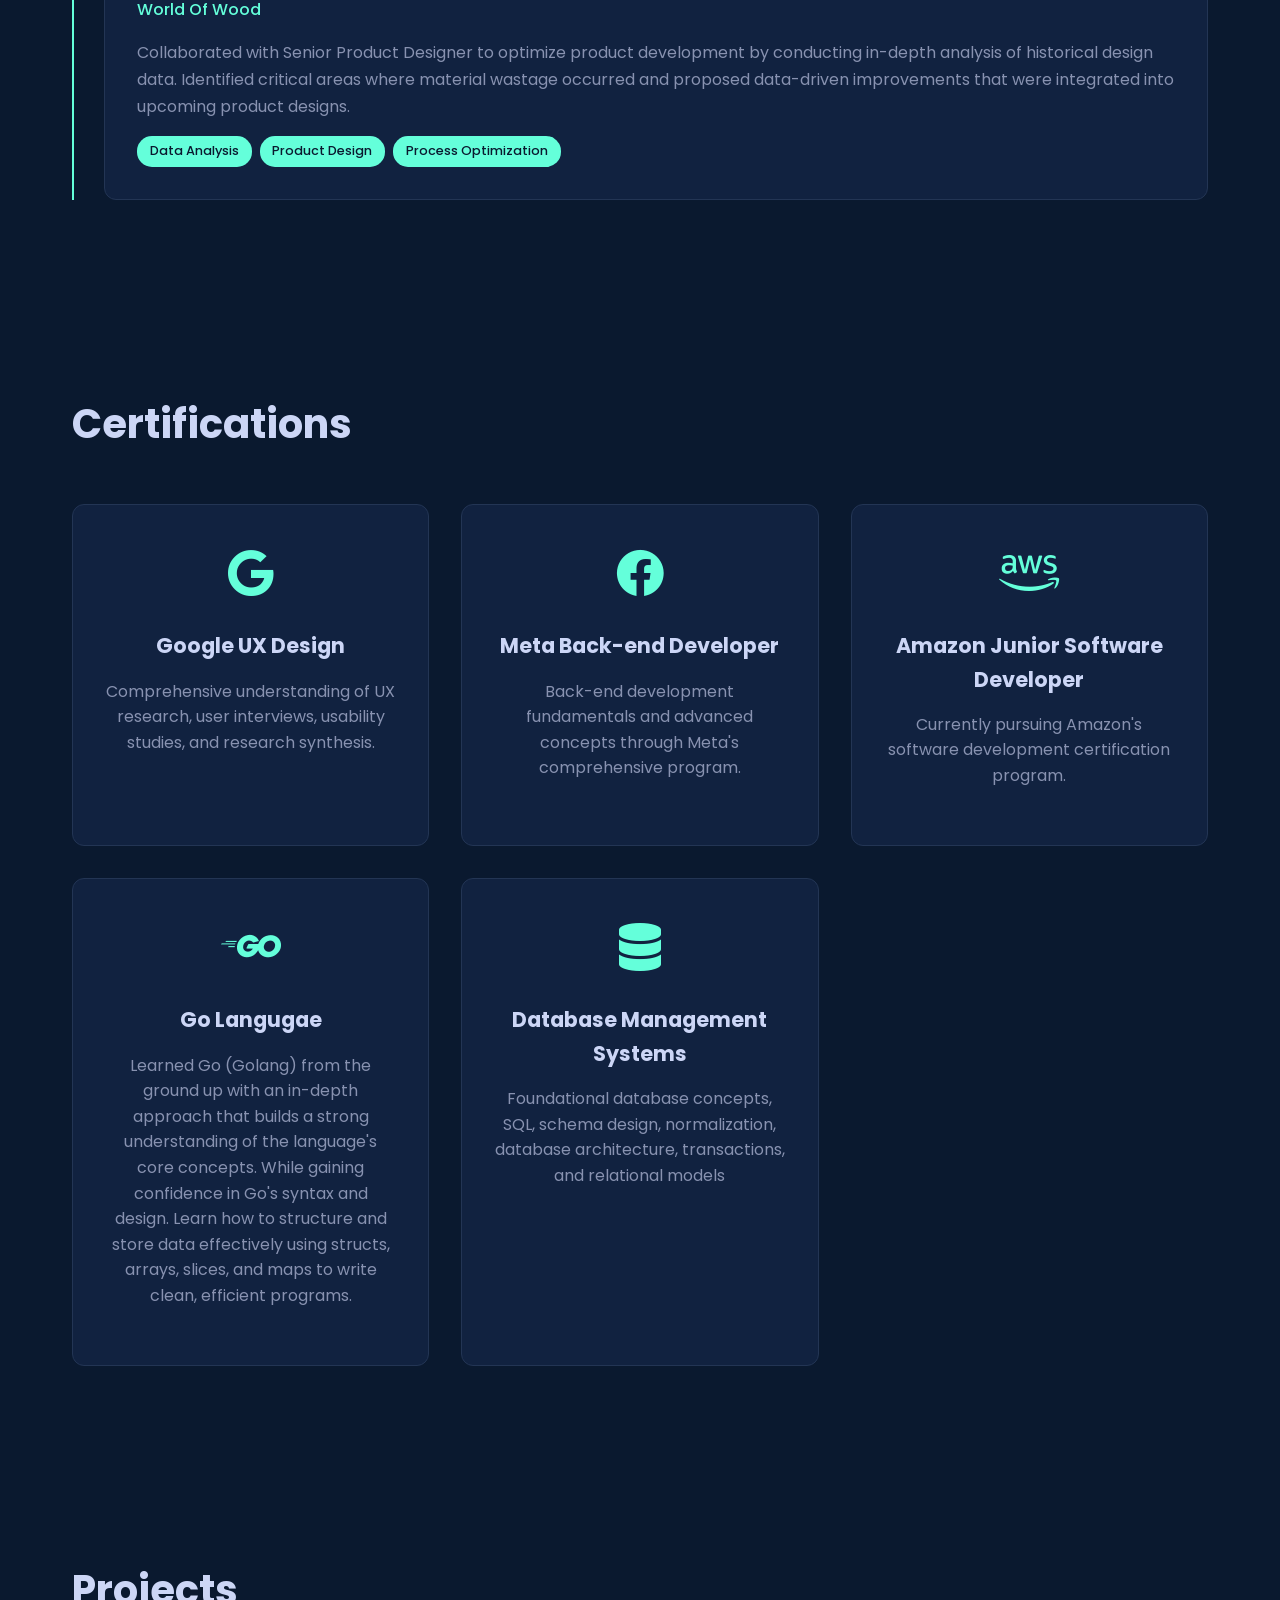
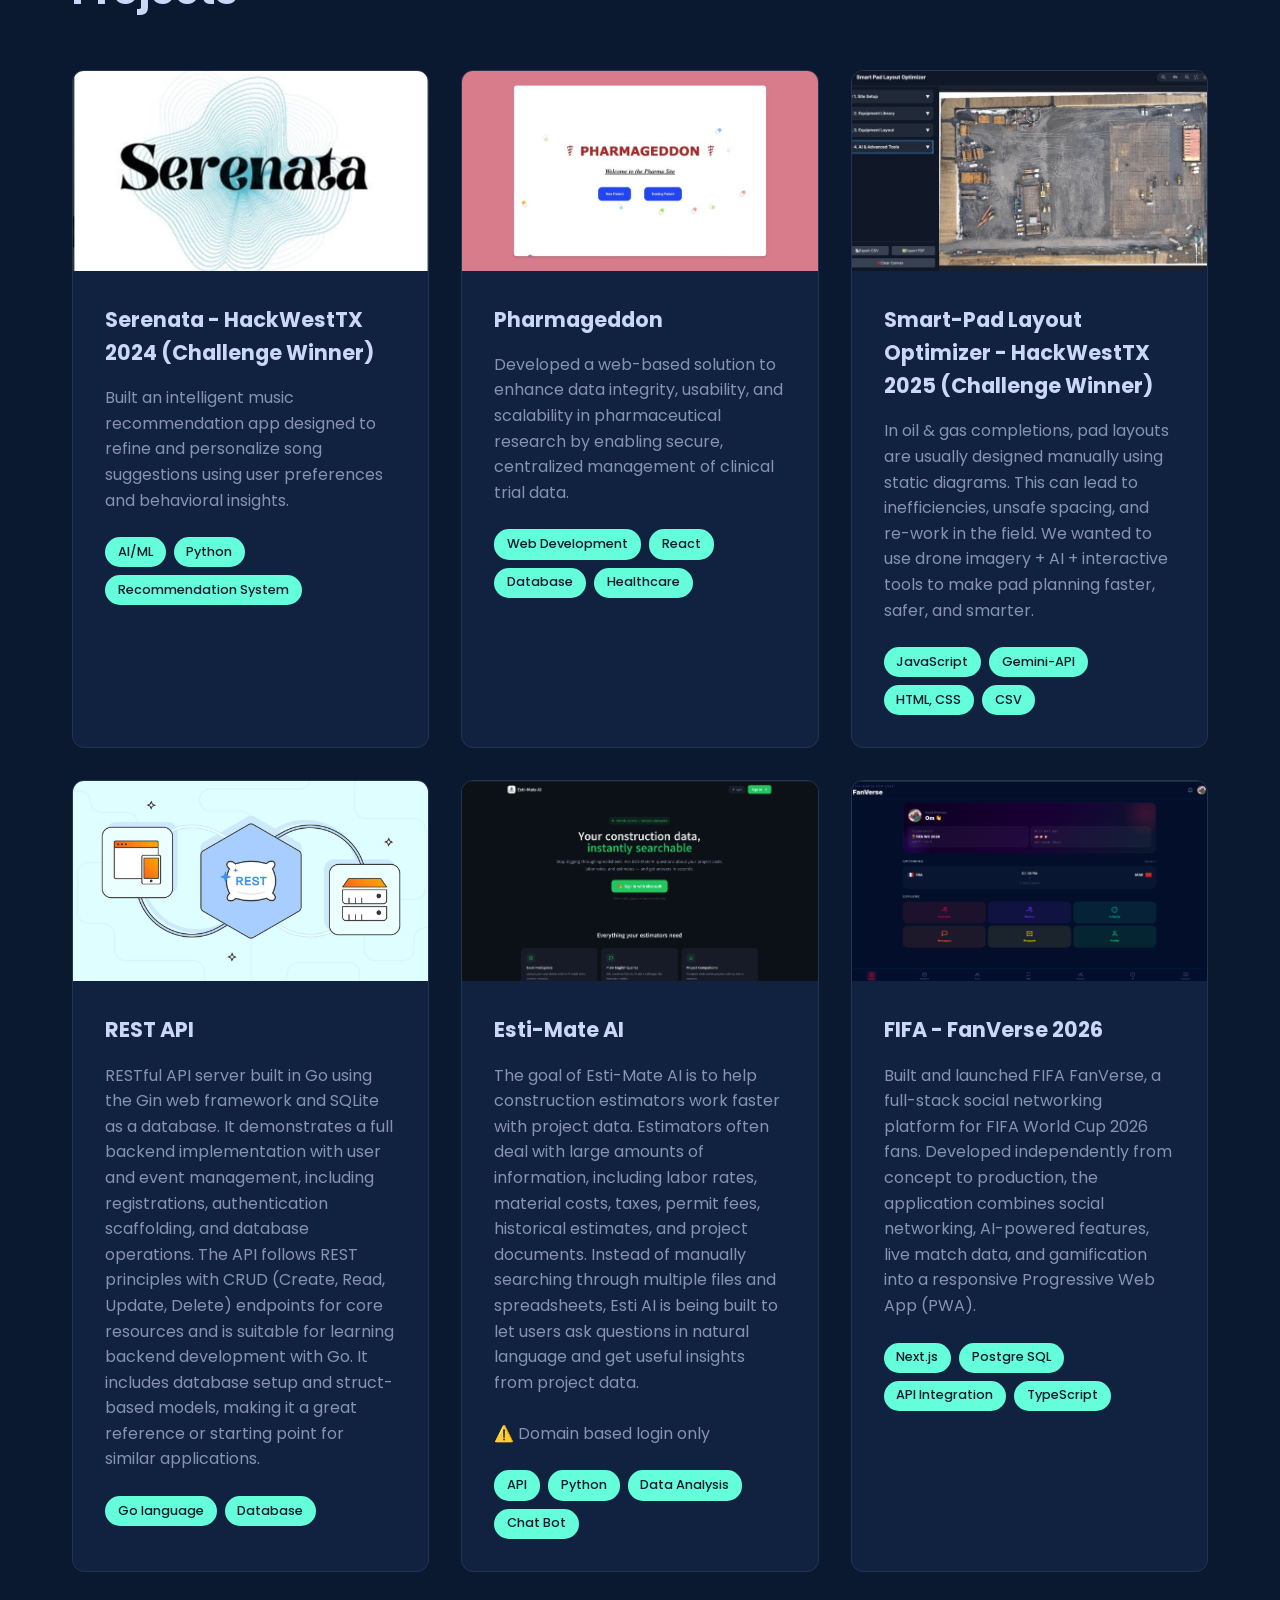
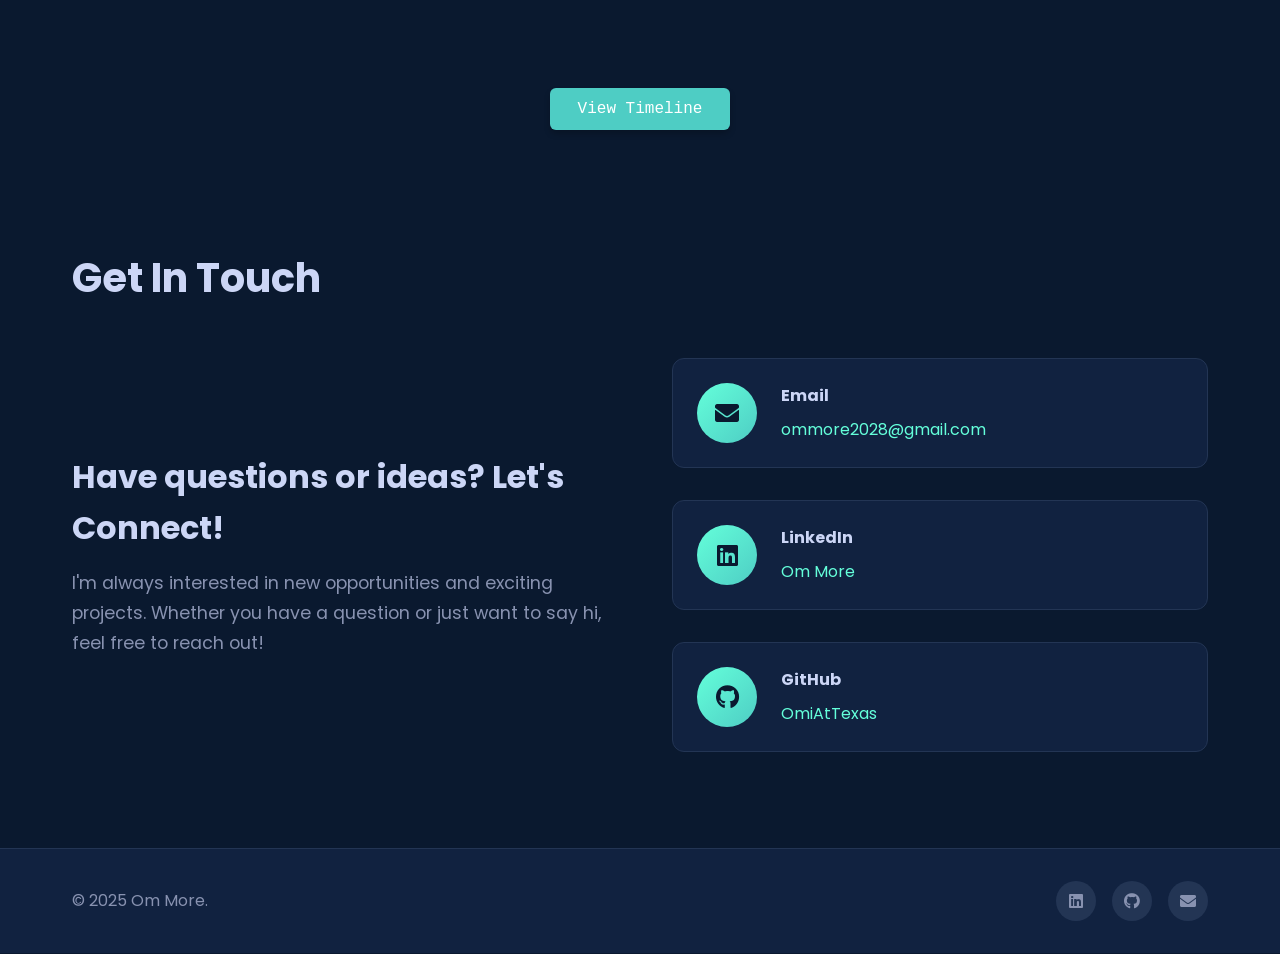
==== commit efc4bfcc: "update" ====
--- a/index.html
+++ b/index.html
@@ -67,7 +67,7 @@
             <span class="cursor">|</span>
           </h2>
           <p class="hero-description">
-            Computer Science | Texas Tech University
+            AI/ML | SWE | Data Analytics <br> Open to Summer 2027 Internships <br>
           </p>
           <div class="hero-buttons">
             <a href="#contact" class="btn btn-primary">
